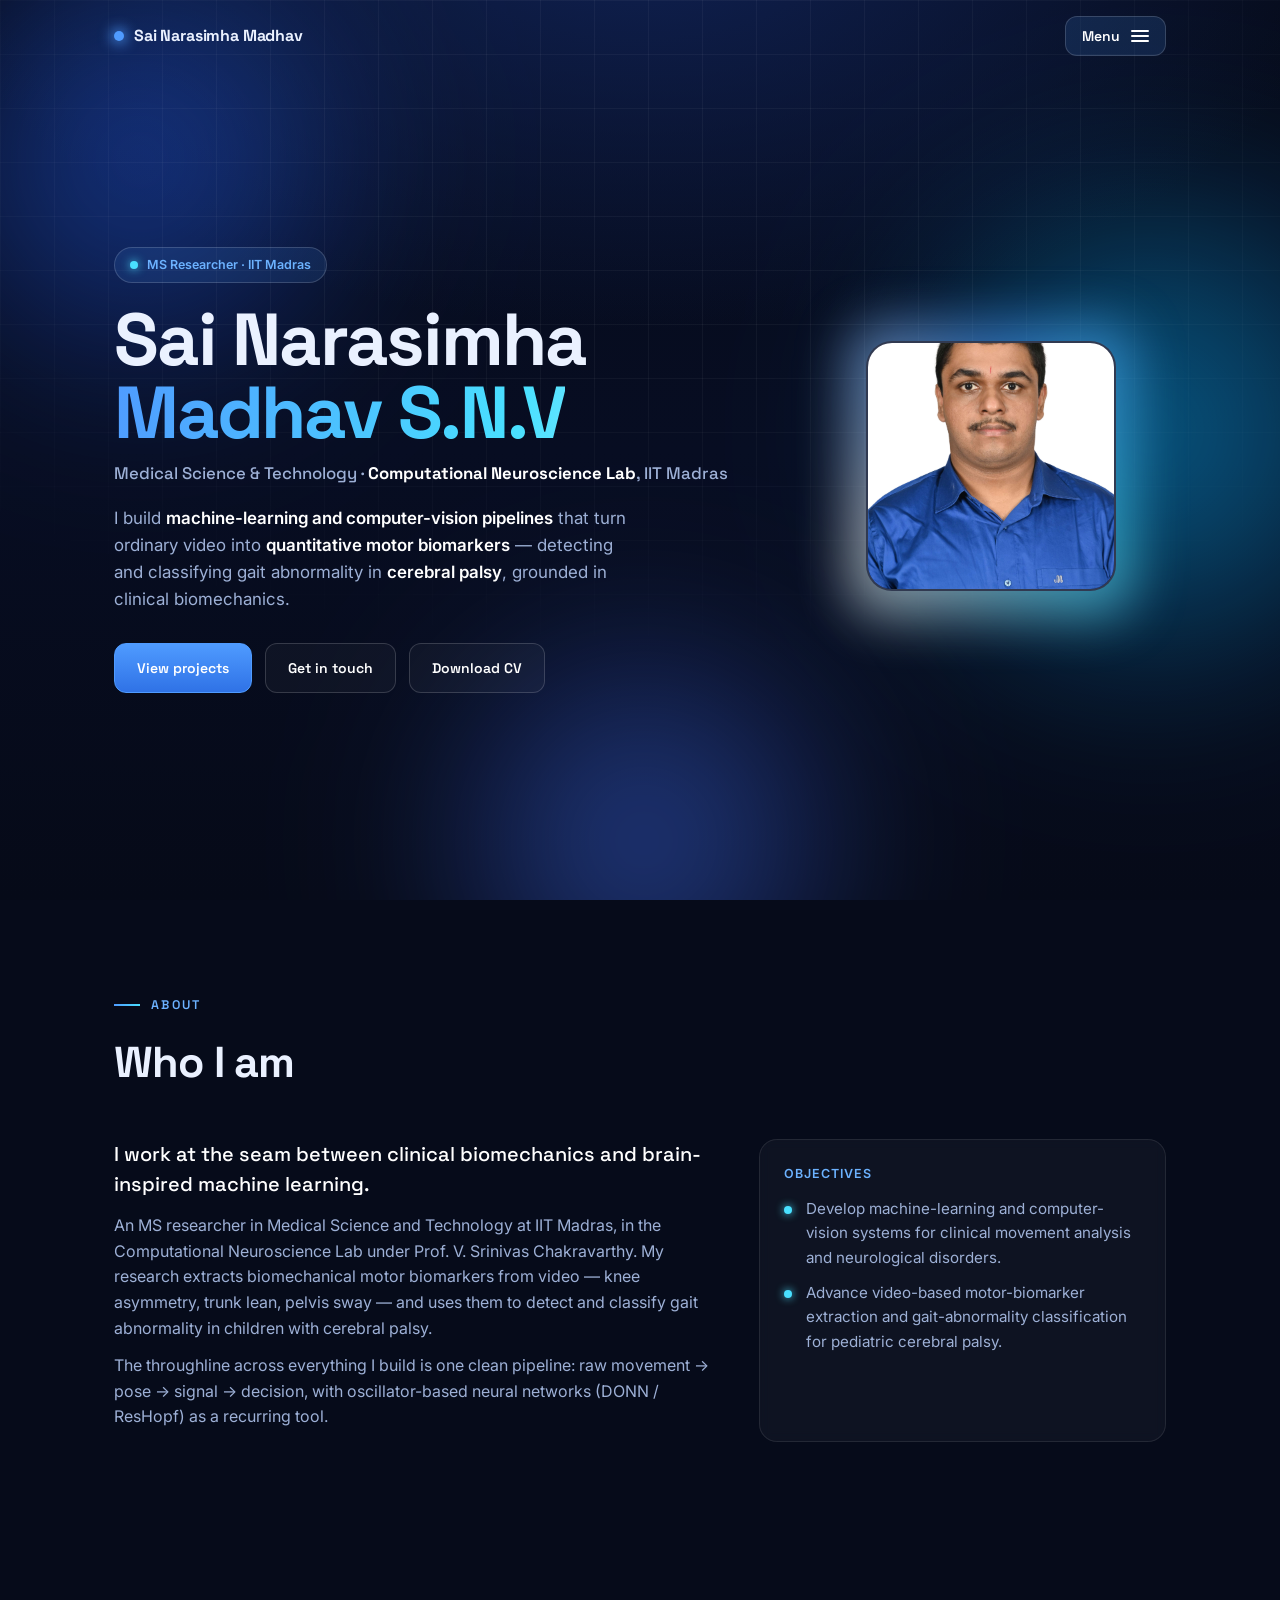
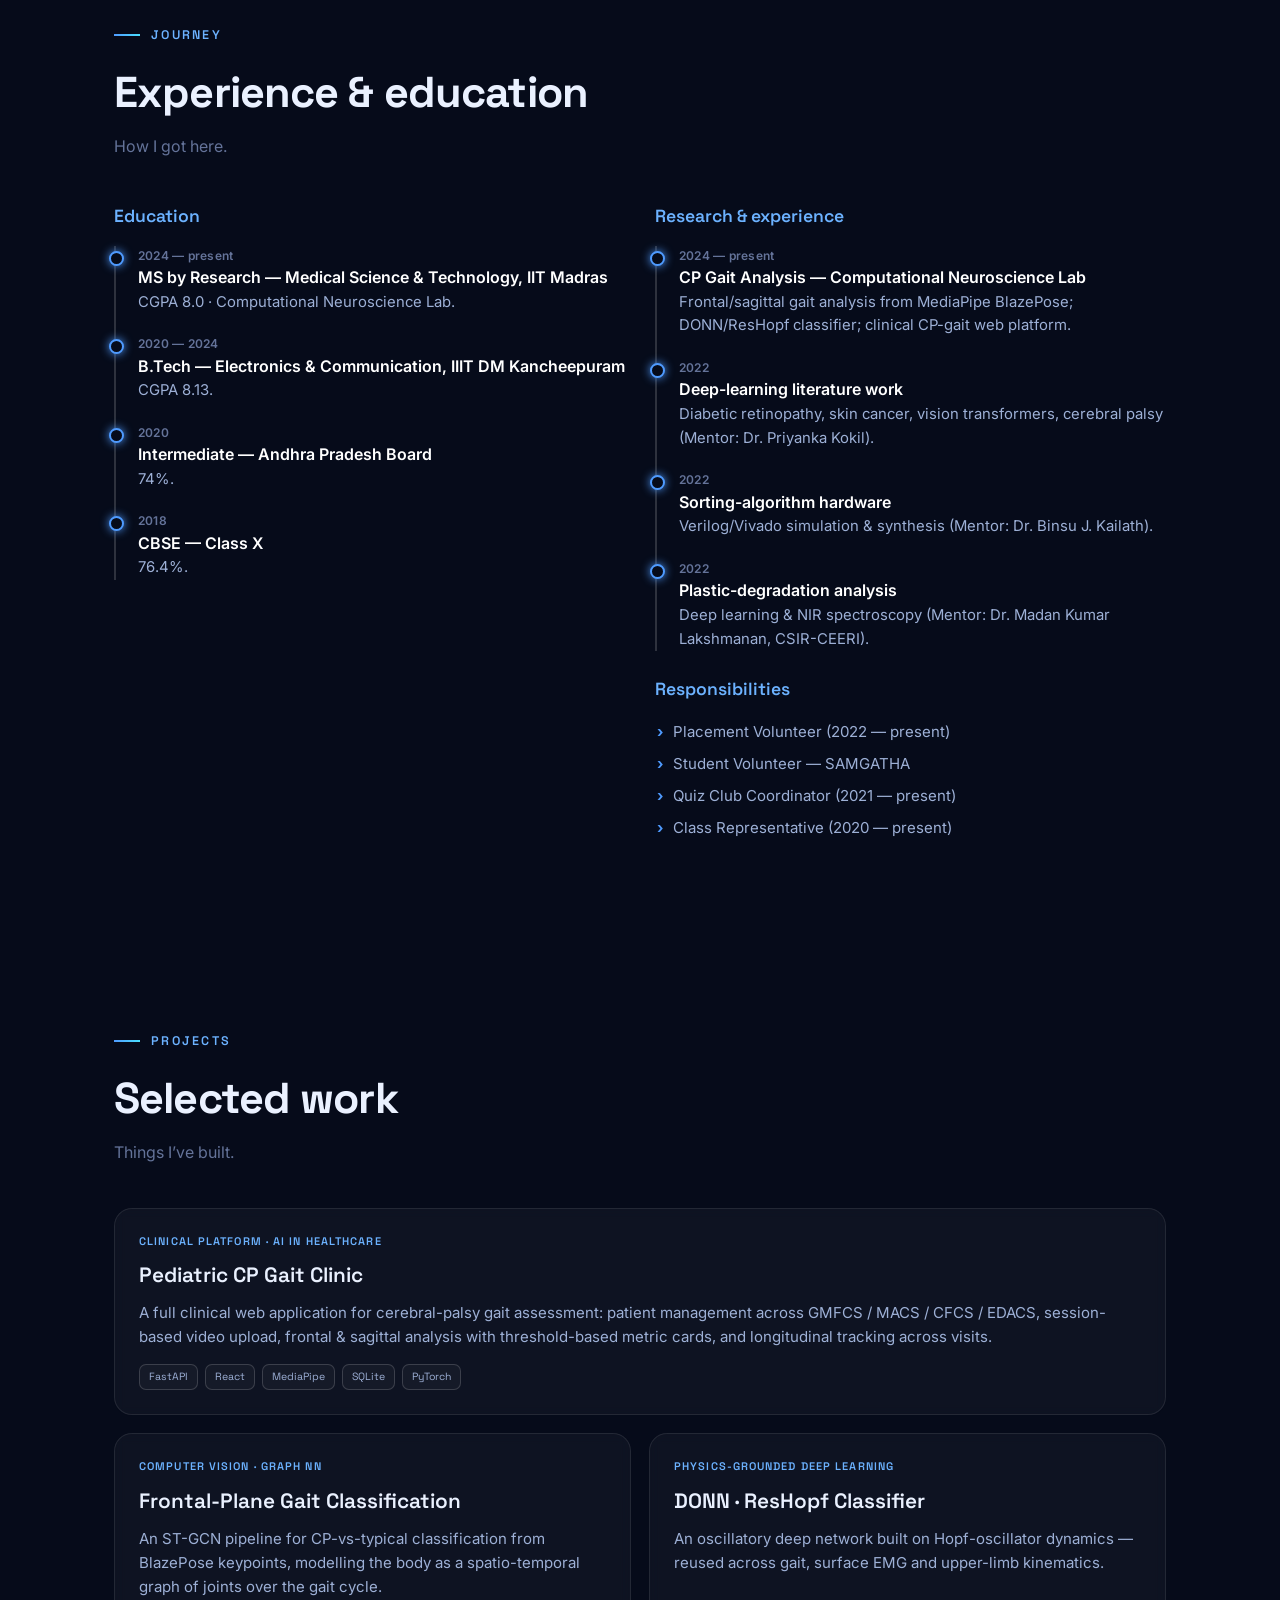
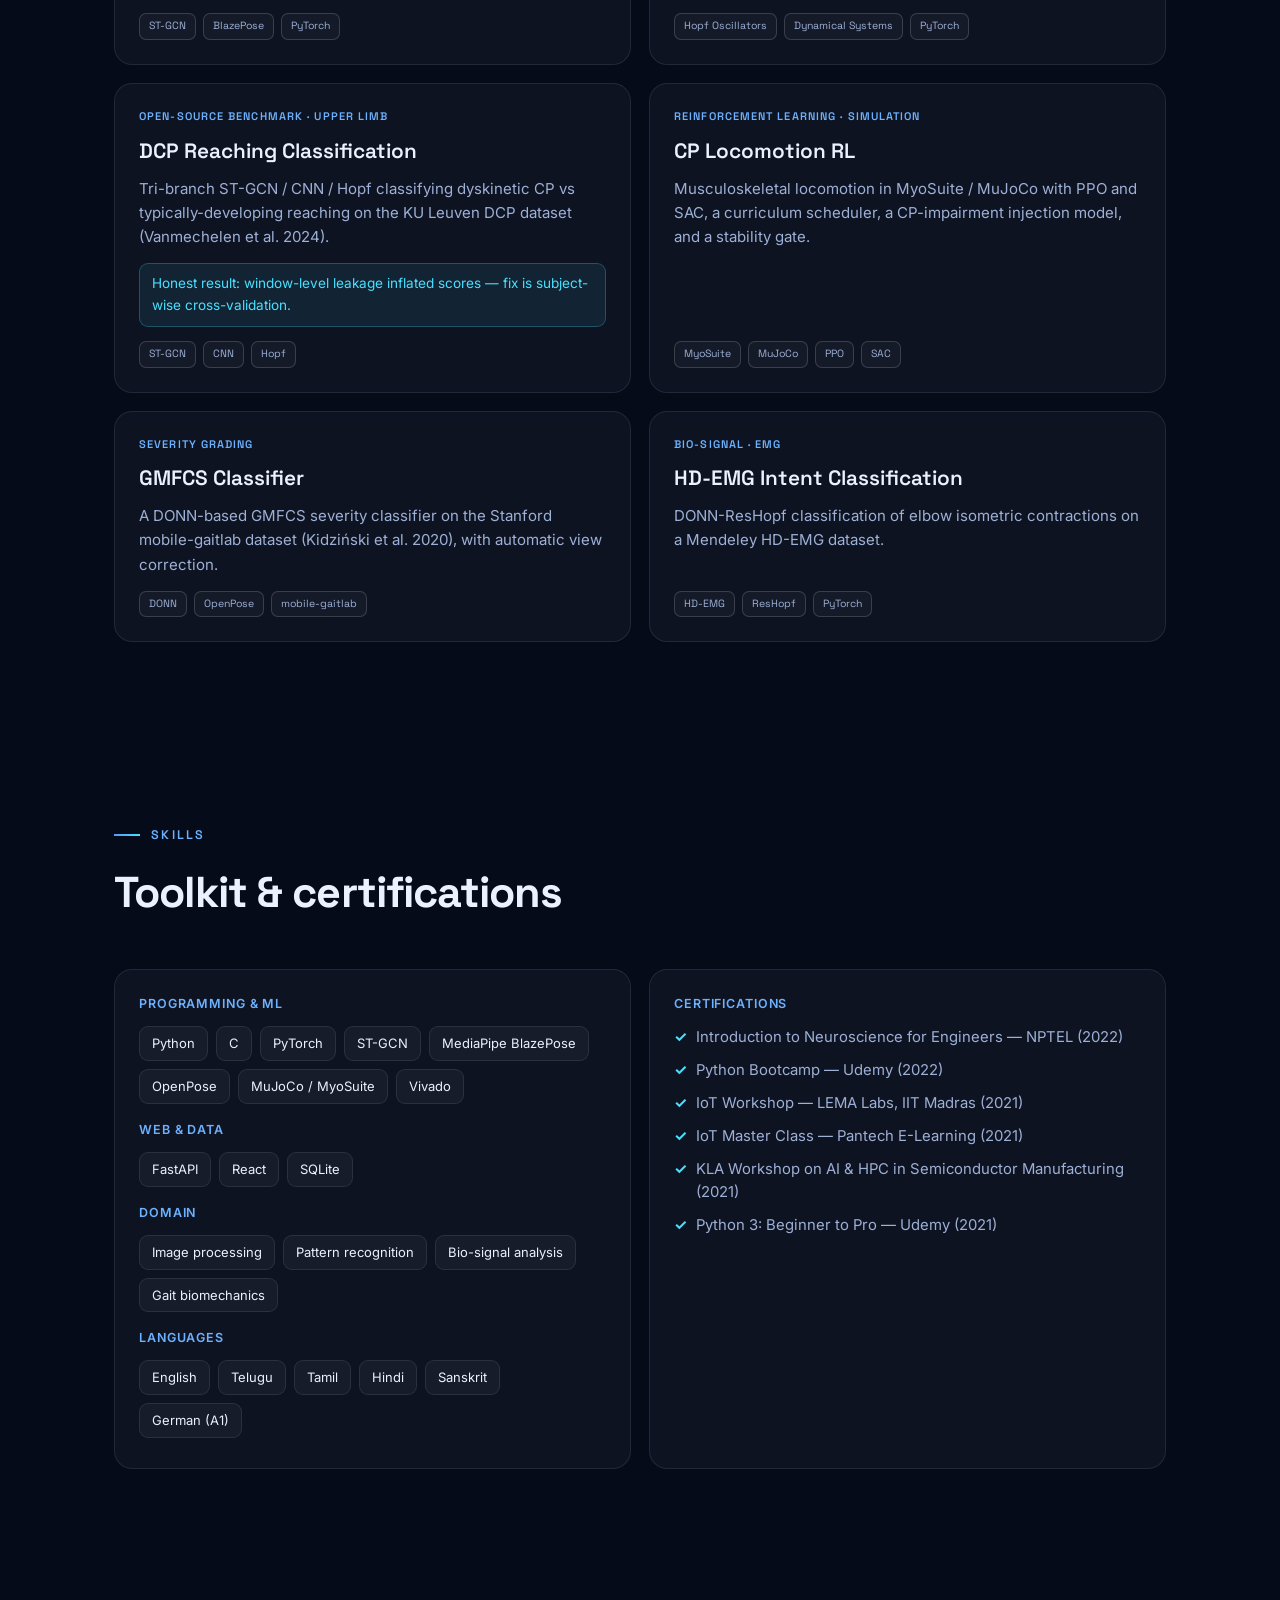
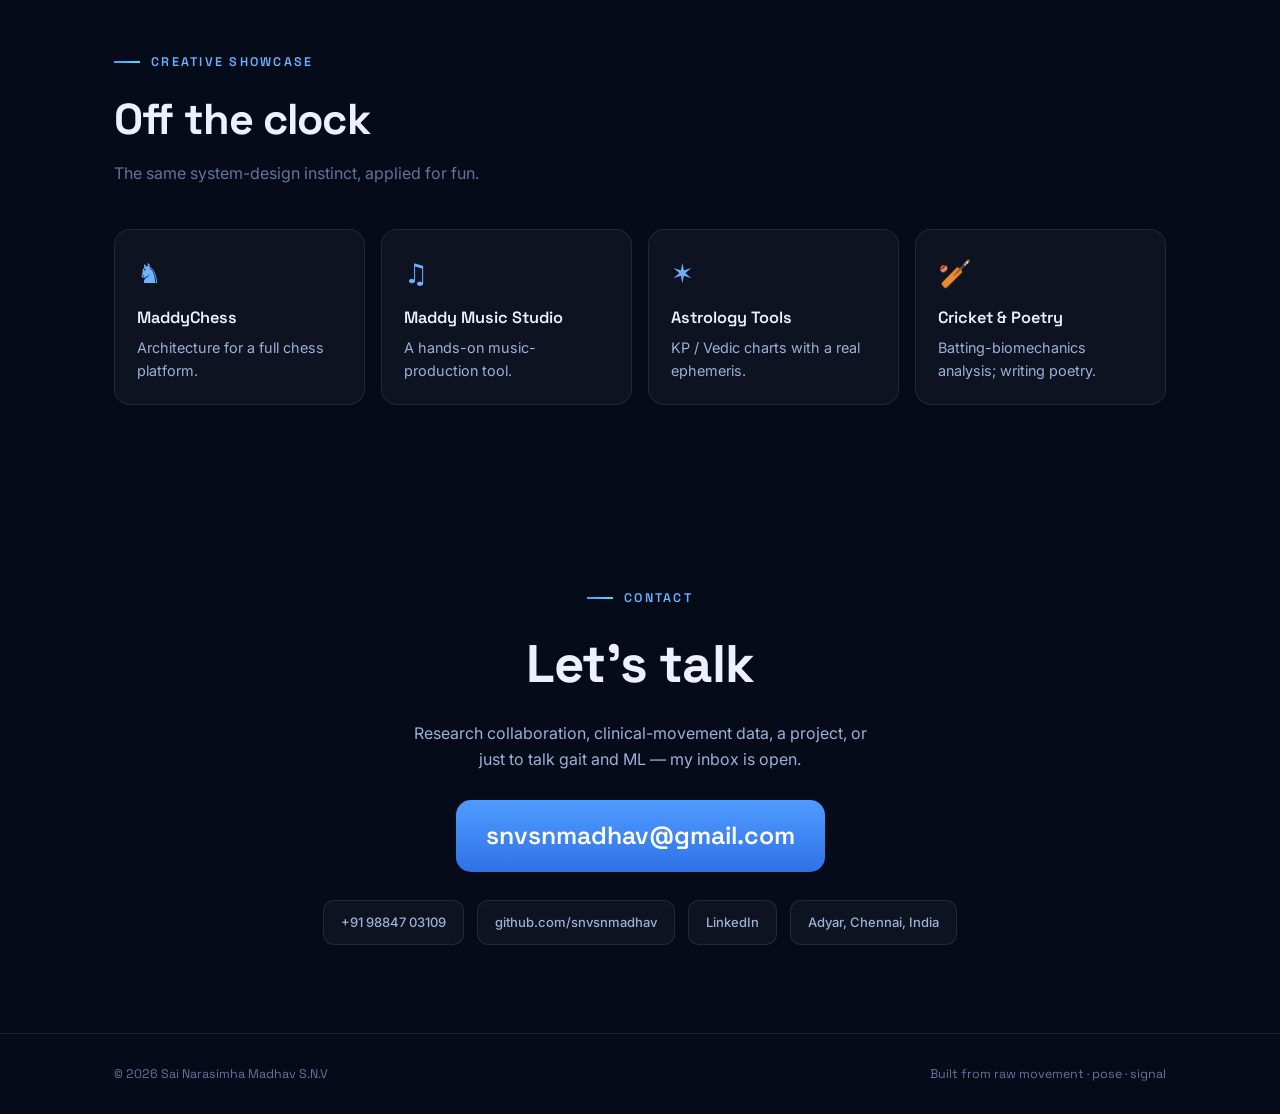
==== index.html @ 210213e7 "- COMMIT" ====
<!DOCTYPE html>
<html lang="en">
<head>
<meta charset="UTF-8" />
<meta name="viewport" content="width=device-width, initial-scale=1" />
<title>Sai Narasimha Madhav S.N.V — Portfolio</title>
<meta name="description" content="Sai Narasimha Madhav S.N.V — MS Researcher at IIT Madras building ML and computer-vision pipelines for cerebral-palsy gait analysis." />
<meta property="og:title" content="Sai Narasimha Madhav S.N.V — Portfolio" />
<meta property="og:description" content="ML & computer vision for clinical movement — turning video into motor biomarkers for cerebral-palsy gait analysis at IIT Madras." />
<meta property="og:type" content="website" />
<link rel="preconnect" href="https://fonts.googleapis.com" />
<link rel="preconnect" href="https://fonts.gstatic.com" crossorigin />
<link href="https://fonts.googleapis.com/css2?family=Space+Grotesk:wght@500;600;700&family=Inter:wght@400;500;600&display=swap" rel="stylesheet" />
<style>
  :root{
    --bg:#060b1a;
    --bg-2:#0a1430;
    --ink:#eaf1ff;
    --ink-2:#9db0d6;
    --ink-3:#647399;
    --blue:#4f9bff;
    --blue-bright:#6cb2ff;
    --cyan:#49e0ff;
    --line:rgba(255,255,255,.09);
    --line-2:rgba(255,255,255,.16);
    --glass:rgba(255,255,255,.035);
    --glass-2:rgba(255,255,255,.06);
    --maxw:1100px;
    --disp:"Space Grotesk",system-ui,sans-serif;
    --body:"Inter",system-ui,sans-serif;
  }
  *{box-sizing:border-box;margin:0;padding:0;}
  html{scroll-behavior:smooth;scroll-padding-top:80px;}
  body{background:var(--bg);color:var(--ink);font-family:var(--body);line-height:1.6;-webkit-font-smoothing:antialiased;overflow-x:hidden;position:relative;}
  a{color:inherit;text-decoration:none;}
  ::selection{background:rgba(79,155,255,.35);color:#fff;}
  .wrap{max-width:var(--maxw);margin:0 auto;padding:0 24px;}
 
  /* ===== ambient immersive background ===== */
  .bgfx{position:fixed;inset:0;z-index:-3;overflow:hidden;background:
      radial-gradient(1200px 700px at 50% -10%, #102255 0%, transparent 60%),
      linear-gradient(180deg,#060b1a,#070d22 50%,#060a18);}
  .aurora{position:absolute;border-radius:50%;filter:blur(70px);opacity:.5;mix-blend-mode:screen;}
  .a1{width:560px;height:560px;left:-140px;top:-120px;background:radial-gradient(circle,#1e5bff,transparent 70%);animation:drift1 18s ease-in-out infinite;}
  .a2{width:620px;height:620px;right:-180px;top:120px;background:radial-gradient(circle,#00b3ff,transparent 70%);animation:drift2 22s ease-in-out infinite;}
  .a3{width:520px;height:520px;left:30%;bottom:-200px;background:radial-gradient(circle,#3b6bff,transparent 70%);animation:drift1 26s ease-in-out infinite reverse;}
  @keyframes drift1{0%,100%{transform:translate(0,0) scale(1);}50%{transform:translate(60px,40px) scale(1.12);}}
  @keyframes drift2{0%,100%{transform:translate(0,0) scale(1);}50%{transform:translate(-50px,30px) scale(1.08);}}
  .grid{position:fixed;inset:0;z-index:-2;opacity:.5;
    background-image:linear-gradient(var(--line) 1px,transparent 1px),linear-gradient(90deg,var(--line) 1px,transparent 1px);
    background-size:54px 54px;
    -webkit-mask-image:radial-gradient(ellipse 100% 70% at 50% 20%,#000 30%,transparent 80%);
    mask-image:radial-gradient(ellipse 100% 70% at 50% 20%,#000 30%,transparent 80%);}
 
  /* ===== nav bar ===== */
  .bar{position:fixed;top:0;left:0;right:0;z-index:60;height:72px;display:flex;align-items:center;transition:background .3s,border-color .3s;border-bottom:1px solid transparent;}
  .bar.scrolled{background:rgba(6,11,26,.72);backdrop-filter:blur(14px);border-bottom-color:var(--line);}
  .bar-in{display:flex;align-items:center;justify-content:space-between;width:100%;}
  .brand{font-family:var(--disp);font-weight:700;font-size:16px;display:flex;align-items:center;gap:10px;letter-spacing:-.01em;}
  .brand .dot{width:10px;height:10px;border-radius:50%;background:var(--blue);box-shadow:0 0 14px 2px var(--blue);}
  .menu-btn{display:inline-flex;align-items:center;gap:11px;font-family:var(--disp);font-weight:600;font-size:14px;color:#fff;background:rgba(79,155,255,.14);border:1px solid var(--line-2);border-radius:12px;padding:10px 16px;cursor:pointer;transition:.2s;}
  .menu-btn:hover{background:rgba(79,155,255,.26);transform:translateY(-1px);box-shadow:0 8px 24px -10px rgba(79,155,255,.6);}
  .menu-btn .bars{display:inline-flex;flex-direction:column;gap:3px;}
  .menu-btn .bars i{width:18px;height:2px;background:#fff;border-radius:2px;}
 
  /* ===== fullscreen menu ===== */
  .overlay{position:fixed;inset:0;z-index:90;background:linear-gradient(160deg,rgba(7,14,38,.97),rgba(10,24,62,.97));backdrop-filter:blur(10px);opacity:0;visibility:hidden;transition:opacity .4s,visibility .4s;display:flex;flex-direction:column;}
  .overlay.open{opacity:1;visibility:visible;}
  .overlay-top{height:72px;display:flex;align-items:center;justify-content:space-between;}
  .close-btn{width:44px;height:44px;border-radius:12px;background:rgba(255,255,255,.08);border:1px solid var(--line-2);color:#fff;font-size:22px;cursor:pointer;transition:.2s;}
  .close-btn:hover{background:rgba(255,255,255,.18);transform:rotate(90deg);}
  .overlay-links{flex:1;display:flex;flex-direction:column;align-items:flex-end;justify-content:center;gap:4px;padding-bottom:50px;}
  .overlay-links a{font-family:var(--disp);font-weight:700;font-size:clamp(2.1rem,7.5vw,4rem);letter-spacing:-.02em;line-height:1.18;color:#fff;display:inline-flex;align-items:baseline;gap:18px;opacity:0;transform:translateX(40px);transition:color .2s,transform .2s;}
  .overlay.open .overlay-links a{animation:linkIn .5s forwards;}
  .overlay-links a:nth-child(1){animation-delay:.06s;}
  .overlay-links a:nth-child(2){animation-delay:.12s;}
  .overlay-links a:nth-child(3){animation-delay:.18s;}
  .overlay-links a:nth-child(4){animation-delay:.24s;}
  .overlay-links a:nth-child(5){animation-delay:.30s;}
  .overlay-links a:nth-child(6){animation-delay:.36s;}
  .overlay-links a:nth-child(7){animation-delay:.42s;}
  @keyframes linkIn{to{opacity:1;transform:none;}}
  .overlay-links a .n{font-family:var(--body);font-weight:500;font-size:.85rem;color:var(--blue);}
  .overlay-links a:hover{color:var(--cyan);transform:translateX(-8px);}
  .overlay-foot{padding-bottom:28px;display:flex;gap:20px;justify-content:flex-end;font-size:13px;color:var(--ink-2);flex-wrap:wrap;}
  .overlay-foot a:hover{color:#fff;}
 
  /* ===== hero ===== */
  header{min-height:100svh;display:flex;align-items:center;padding:120px 0 80px;}
  .hero{display:grid;grid-template-columns:1.3fr .7fr;gap:50px;align-items:center;width:100%;}
  @media(max-width:860px){.hero{grid-template-columns:1fr;gap:36px;text-align:left;}}
  .anim{opacity:0;transform:translateY(24px);animation:up .8s cubic-bezier(.2,.7,.2,1) forwards;}
  .d1{animation-delay:.05s;}.d2{animation-delay:.18s;}.d3{animation-delay:.31s;}.d4{animation-delay:.44s;}.d5{animation-delay:.57s;}
  @keyframes up{to{opacity:1;transform:none;}}
  .pill{display:inline-flex;align-items:center;gap:9px;font-size:12.5px;font-weight:600;color:var(--blue-bright);background:rgba(79,155,255,.12);border:1px solid var(--line-2);border-radius:30px;padding:7px 15px;}
  .pill .live{width:8px;height:8px;border-radius:50%;background:var(--cyan);box-shadow:0 0 10px var(--cyan);animation:pulse 2s infinite;}
  @keyframes pulse{0%,100%{opacity:1;}50%{opacity:.4;}}
  .hero h1{font-family:var(--disp);font-weight:700;font-size:clamp(2.6rem,7vw,4.6rem);line-height:1.0;letter-spacing:-.03em;margin:20px 0 10px;}
  .hero h1 .grad{background:linear-gradient(100deg,var(--blue) 0%,var(--cyan) 45%,#fff 90%);background-size:200% auto;-webkit-background-clip:text;background-clip:text;color:transparent;animation:shimmer 6s linear infinite;}
  @keyframes shimmer{to{background-position:200% center;}}
  .hero .role{font-family:var(--disp);font-weight:500;color:var(--ink-2);font-size:1.05rem;margin-bottom:18px;}
  .hero .role b{color:#fff;}
  .hero p.lede{color:var(--ink-2);max-width:48ch;font-size:1.06rem;}
  .hero p.lede b{color:#fff;font-weight:600;}
  .cta{display:flex;gap:13px;margin-top:30px;flex-wrap:wrap;}
  .btn{font-family:var(--disp);font-weight:600;font-size:14px;padding:13px 22px;border-radius:12px;transition:.2s;display:inline-flex;gap:8px;align-items:center;cursor:pointer;border:1px solid var(--line-2);color:#fff;background:var(--glass);}
  .btn:hover{border-color:var(--blue);transform:translateY(-2px);}
  .btn.primary{background:linear-gradient(180deg,var(--blue),#2f72e6);border-color:var(--blue);}
  .btn.primary:hover{box-shadow:0 14px 34px -12px rgba(79,155,255,.7);}
  .halo{justify-self:center;position:relative;}
  .halo::before{content:"";position:absolute;inset:-18px;border-radius:32px;background:conic-gradient(from 0deg,var(--blue),var(--cyan),#fff,var(--blue));filter:blur(26px);opacity:.55;animation:spin 14s linear infinite;}
  @keyframes spin{to{transform:rotate(360deg);}}
  .photo{position:relative;width:250px;height:250px;border-radius:26px;object-fit:cover;border:2px solid var(--line-2);background:var(--bg-2);}
  .photo-fallback{position:relative;width:250px;height:250px;border-radius:26px;display:flex;align-items:center;justify-content:center;font-family:var(--disp);font-weight:700;font-size:6rem;color:var(--blue-bright);background:linear-gradient(160deg,#0e1f4a,#0a1430);border:2px solid var(--line-2);}
 
  /* ===== sections ===== */
  section{padding:88px 0;position:relative;}
  .head{margin-bottom:42px;}
  .eyebrow{font-family:var(--disp);font-weight:600;font-size:12.5px;letter-spacing:.18em;text-transform:uppercase;color:var(--blue-bright);display:inline-flex;align-items:center;gap:11px;}
  .eyebrow::before{content:"";width:26px;height:2px;background:linear-gradient(90deg,var(--blue),var(--cyan));}
  .head h2{font-family:var(--disp);font-weight:700;font-size:clamp(1.8rem,4vw,2.7rem);letter-spacing:-.02em;margin-top:13px;}
  .head p{color:var(--ink-3);margin-top:7px;}
 
  .panel{background:var(--glass);border:1px solid var(--line);border-radius:18px;padding:24px;backdrop-filter:blur(6px);}
 
  /* about */
  .about{display:grid;grid-template-columns:1.5fr 1fr;gap:34px;}
  @media(max-width:760px){.about{grid-template-columns:1fr;gap:22px;}}
  .about .lead{font-family:var(--disp);font-weight:500;font-size:1.25rem;line-height:1.5;color:#fff;margin-bottom:14px;}
  .about p{color:var(--ink-2);margin-bottom:12px;}
  .obj h4{font-size:12.5px;text-transform:uppercase;letter-spacing:.08em;color:var(--blue-bright);margin-bottom:13px;font-weight:600;}
  .obj ul{list-style:none;}
  .obj li{position:relative;padding-left:22px;color:var(--ink-2);margin-bottom:11px;font-size:.95rem;}
  .obj li::before{content:"";position:absolute;left:0;top:9px;width:8px;height:8px;border-radius:50%;background:var(--cyan);box-shadow:0 0 8px var(--cyan);}
 
  /* journey */
  .jgrid{display:grid;grid-template-columns:1fr 1fr;gap:30px;}
  @media(max-width:760px){.jgrid{grid-template-columns:1fr;gap:24px;}}
  .jcol h3{font-family:var(--disp);font-weight:600;font-size:1.1rem;color:var(--blue-bright);margin-bottom:16px;}
  .tline{border-left:2px solid var(--line-2);padding-left:22px;}
  .titem{position:relative;margin-bottom:20px;}
  .titem:last-child{margin-bottom:0;}
  .titem::before{content:"";position:absolute;left:-29px;top:5px;width:11px;height:11px;border-radius:50%;background:var(--bg);border:2px solid var(--blue);box-shadow:0 0 10px var(--blue);}
  .titem .yr{font-size:12px;font-weight:600;color:var(--ink-3);letter-spacing:.02em;}
  .titem .ti{font-weight:600;color:#fff;}
  .titem .tx{font-size:.93rem;color:var(--ink-2);}
  .resp{list-style:none;margin-top:6px;}
  .resp li{position:relative;padding-left:18px;color:var(--ink-2);margin-bottom:8px;font-size:.94rem;}
  .resp li::before{content:"\203A";position:absolute;left:2px;color:var(--blue);font-weight:700;}
 
  /* projects bento */
  .pgrid{display:grid;grid-template-columns:repeat(2,1fr);gap:18px;}
  @media(max-width:760px){.pgrid{grid-template-columns:1fr;}}
  .card{position:relative;border:1px solid var(--line);border-radius:18px;background:var(--glass);padding:24px;overflow:hidden;transition:transform .25s,border-color .25s;display:flex;flex-direction:column;backdrop-filter:blur(6px);}
  .card::after{content:"";position:absolute;width:380px;height:380px;left:var(--mx,50%);top:var(--my,50%);transform:translate(-50%,-50%);background:radial-gradient(circle,rgba(79,155,255,.22),transparent 60%);opacity:0;transition:opacity .3s;pointer-events:none;}
  .card:hover{transform:translateY(-4px);border-color:var(--line-2);}
  .card:hover::after{opacity:1;}
  .card.feat{grid-column:1/-1;}
  @media(max-width:760px){.card.feat{grid-column:auto;}}
  .card>*{position:relative;z-index:1;}
  .card .cat{font-family:var(--disp);font-size:11px;font-weight:600;letter-spacing:.1em;text-transform:uppercase;color:var(--blue-bright);margin-bottom:9px;}
  .card h3{font-family:var(--disp);font-weight:600;font-size:1.3rem;margin-bottom:9px;}
  .card p{color:var(--ink-2);font-size:.94rem;margin-bottom:14px;}
  .card .note{font-size:.85rem;color:var(--cyan);background:rgba(73,224,255,.08);border:1px solid rgba(73,224,255,.25);border-radius:9px;padding:9px 12px;margin-bottom:14px;}
  .tags{display:flex;flex-wrap:wrap;gap:7px;margin-top:auto;}
  .tag{font-family:var(--disp);font-size:10.5px;color:var(--ink-2);border:1px solid var(--line-2);border-radius:7px;padding:4px 9px;background:rgba(255,255,255,.03);}
 
  /* skills */
  .sgrid{display:grid;grid-template-columns:1fr 1fr;gap:18px;}
  @media(max-width:760px){.sgrid{grid-template-columns:1fr;}}
  .sbox h4{font-size:12.5px;text-transform:uppercase;letter-spacing:.07em;color:var(--blue-bright);margin-bottom:12px;font-weight:600;}
  .chips{display:flex;flex-wrap:wrap;gap:8px;margin-bottom:6px;}
  .chip{font-size:13px;color:var(--ink);background:rgba(255,255,255,.04);border:1px solid var(--line);border-radius:9px;padding:6px 12px;}
  .certs{list-style:none;}
  .certs li{position:relative;padding-left:22px;color:var(--ink-2);margin-bottom:9px;font-size:.93rem;}
  .certs li::before{content:"\2713";position:absolute;left:0;color:var(--cyan);font-weight:700;}
 
  /* creative */
  .cgrid{display:grid;grid-template-columns:repeat(4,1fr);gap:16px;}
  @media(max-width:760px){.cgrid{grid-template-columns:repeat(2,1fr);}}
  @media(max-width:460px){.cgrid{grid-template-columns:1fr;}}
  .ccard{border:1px solid var(--line);border-radius:16px;background:var(--glass);padding:22px;transition:.22s;text-align:left;}
  .ccard:hover{border-color:var(--blue);transform:translateY(-3px);box-shadow:0 18px 40px -24px rgba(79,155,255,.6);}
  .ccard .ic{font-size:1.7rem;margin-bottom:10px;color:var(--blue-bright);}
  .ccard h4{font-family:var(--disp);font-weight:600;font-size:1.02rem;margin-bottom:5px;}
  .ccard p{color:var(--ink-2);font-size:.9rem;}
 
  /* contact */
  .contact{text-align:center;}
  .contact h2{font-family:var(--disp);font-weight:700;font-size:clamp(2.1rem,5vw,3.3rem);letter-spacing:-.02em;margin:14px 0;}
  .contact .sub{color:var(--ink-2);max-width:48ch;margin:0 auto 28px;}
  .mail{display:inline-block;font-family:var(--disp);font-weight:600;font-size:clamp(1.1rem,2.6vw,1.55rem);color:#fff;background:linear-gradient(180deg,var(--blue),#2f72e6);border-radius:15px;padding:16px 30px;transition:.22s;}
  .mail:hover{transform:translateY(-3px);box-shadow:0 18px 44px -16px rgba(79,155,255,.7);}
  .cinfo{display:flex;gap:13px;justify-content:center;flex-wrap:wrap;margin-top:28px;}
  .cinfo a,.cinfo span{font-size:13px;font-weight:500;color:var(--ink-2);border:1px solid var(--line);border-radius:11px;padding:11px 17px;background:var(--glass);transition:.2s;}
  .cinfo a:hover{color:#fff;border-color:var(--blue);}
 
  footer{border-top:1px solid var(--line);padding:30px 0;}
  .foot-in{display:flex;justify-content:space-between;gap:14px;flex-wrap:wrap;font-family:var(--disp);font-size:12.5px;color:var(--ink-3);}
 
  .rv{opacity:0;transform:translateY(24px);transition:opacity .7s cubic-bezier(.2,.7,.2,1),transform .7s cubic-bezier(.2,.7,.2,1);}
  .rv.in{opacity:1;transform:none;}
  @media(prefers-reduced-motion:reduce){
    .anim,.rv{opacity:1!important;transform:none!important;animation:none!important;}
    .aurora,.halo::before,.hero h1 .grad,.pill .live{animation:none!important;}
    html{scroll-behavior:auto;}
  }
</style>
</head>
<body>
<div class="bgfx"><span class="aurora a1"></span><span class="aurora a2"></span><span class="aurora a3"></span></div>
<div class="grid"></div>
 
<div class="bar" id="bar">
  <div class="wrap bar-in">
    <a class="brand" href="#home"><span class="dot"></span>Sai Narasimha Madhav</a>
    <button class="menu-btn" id="menuBtn" aria-label="Open menu">Menu <span class="bars"><i></i><i></i><i></i></span></button>
  </div>
</div>
 
<div class="overlay" id="overlay">
  <div class="wrap overlay-top">
    <a class="brand" href="#home"><span class="dot"></span>Sai Narasimha Madhav</a>
    <button class="close-btn" id="closeBtn" aria-label="Close menu">&times;</button>
  </div>
  <div class="wrap overlay-links">
    <a href="#home"><span class="n">01</span>Home</a>
    <a href="#about"><span class="n">02</span>About</a>
    <a href="#journey"><span class="n">03</span>Journey</a>
    <a href="#projects"><span class="n">04</span>Projects</a>
    <a href="#skills"><span class="n">05</span>Skills</a>
    <a href="#creative"><span class="n">06</span>Creative Showcase</a>
    <a href="#contact"><span class="n">07</span>Contact</a>
  </div>
  <div class="wrap overlay-foot">
    <a href="mailto:snvsnmadhav@gmail.com">snvsnmadhav@gmail.com</a>
    <a href="https://github.com/snvsnmadhav" target="_blank" rel="noopener">GitHub</a>
  </div>
</div>
 
<header id="home">
  <div class="wrap hero">
    <div>
      <span class="pill anim d1"><span class="live"></span>MS Researcher · IIT Madras</span>
      <h1 class="anim d2">Sai Narasimha<br><span class="grad">Madhav S.N.V</span></h1>
      <p class="role anim d3">Medical Science &amp; Technology · <b>Computational Neuroscience Lab</b>, IIT Madras</p>
      <p class="lede anim d4">I build <b>machine-learning and computer-vision pipelines</b> that turn ordinary video into <b>quantitative motor biomarkers</b> — detecting and classifying gait abnormality in <b>cerebral palsy</b>, grounded in clinical biomechanics.</p>
      <div class="cta anim d5">
        <a class="btn primary" href="#projects">View projects</a>
        <a class="btn" href="#contact">Get in touch</a>
        <a class="btn" href="cv.pdf" target="_blank" rel="noopener">Download CV</a>
      </div>
    </div>
    <div class="halo anim d3">
      <img class="photo" src="photo.jpg" alt="Sai Narasimha Madhav S.N.V" onerror="this.outerHTML='&lt;div class=&quot;photo-fallback&quot;&gt;M&lt;/div&gt;';" />
    </div>
  </div>
</header>
 
<section id="about">
  <div class="wrap">
    <div class="head rv"><span class="eyebrow">About</span><h2>Who I am</h2></div>
    <div class="about">
      <div class="rv">
        <p class="lead">I work at the seam between clinical biomechanics and brain-inspired machine learning.</p>
        <p>An MS researcher in Medical Science and Technology at IIT Madras, in the Computational Neuroscience Lab under Prof. V. Srinivas Chakravarthy. My research extracts biomechanical motor biomarkers from video — knee asymmetry, trunk lean, pelvis sway — and uses them to detect and classify gait abnormality in children with cerebral palsy.</p>
        <p>The throughline across everything I build is one clean pipeline: raw movement → pose → signal → decision, with oscillator-based neural networks (DONN / ResHopf) as a recurring tool.</p>
      </div>
      <div class="obj panel rv">
        <h4>Objectives</h4>
        <ul>
          <li>Develop machine-learning and computer-vision systems for clinical movement analysis and neurological disorders.</li>
          <li>Advance video-based motor-biomarker extraction and gait-abnormality classification for pediatric cerebral palsy.</li>
        </ul>
      </div>
    </div>
  </div>
</section>
 
<section id="journey">
  <div class="wrap">
    <div class="head rv"><span class="eyebrow">Journey</span><h2>Experience &amp; education</h2><p>How I got here.</p></div>
    <div class="jgrid">
      <div class="jcol rv">
        <h3>Education</h3>
        <div class="tline">
          <div class="titem"><div class="yr">2024 — present</div><div class="ti">MS by Research — Medical Science &amp; Technology, IIT Madras</div><div class="tx">CGPA 8.0 · Computational Neuroscience Lab.</div></div>
          <div class="titem"><div class="yr">2020 — 2024</div><div class="ti">B.Tech — Electronics &amp; Communication, IIIT DM Kancheepuram</div><div class="tx">CGPA 8.13.</div></div>
          <div class="titem"><div class="yr">2020</div><div class="ti">Intermediate — Andhra Pradesh Board</div><div class="tx">74%.</div></div>
          <div class="titem"><div class="yr">2018</div><div class="ti">CBSE — Class X</div><div class="tx">76.4%.</div></div>
        </div>
      </div>
      <div class="jcol rv">
        <h3>Research &amp; experience</h3>
        <div class="tline">
          <div class="titem"><div class="yr">2024 — present</div><div class="ti">CP Gait Analysis — Computational Neuroscience Lab</div><div class="tx">Frontal/sagittal gait analysis from MediaPipe BlazePose; DONN/ResHopf classifier; clinical CP-gait web platform.</div></div>
          <div class="titem"><div class="yr">2022</div><div class="ti">Deep-learning literature work</div><div class="tx">Diabetic retinopathy, skin cancer, vision transformers, cerebral palsy (Mentor: Dr. Priyanka Kokil).</div></div>
          <div class="titem"><div class="yr">2022</div><div class="ti">Sorting-algorithm hardware</div><div class="tx">Verilog/Vivado simulation &amp; synthesis (Mentor: Dr. Binsu J. Kailath).</div></div>
          <div class="titem"><div class="yr">2022</div><div class="ti">Plastic-degradation analysis</div><div class="tx">Deep learning &amp; NIR spectroscopy (Mentor: Dr. Madan Kumar Lakshmanan, CSIR-CEERI).</div></div>
        </div>
        <h3 style="margin-top:24px;">Responsibilities</h3>
        <ul class="resp">
          <li>Placement Volunteer (2022 — present)</li>
          <li>Student Volunteer — SAMGATHA</li>
          <li>Quiz Club Coordinator (2021 — present)</li>
          <li>Class Representative (2020 — present)</li>
        </ul>
      </div>
    </div>
  </div>
</section>
 
<section id="projects">
  <div class="wrap">
    <div class="head rv"><span class="eyebrow">Projects</span><h2>Selected work</h2><p>Things I&rsquo;ve built.</p></div>
    <div class="pgrid" id="pgrid">
      <div class="card feat rv"><div class="cat">Clinical Platform · AI in Healthcare</div><h3>Pediatric CP Gait Clinic</h3><p>A full clinical web application for cerebral-palsy gait assessment: patient management across GMFCS / MACS / CFCS / EDACS, session-based video upload, frontal &amp; sagittal analysis with threshold-based metric cards, and longitudinal tracking across visits.</p><div class="tags"><span class="tag">FastAPI</span><span class="tag">React</span><span class="tag">MediaPipe</span><span class="tag">SQLite</span><span class="tag">PyTorch</span></div></div>
      <div class="card rv"><div class="cat">Computer Vision · Graph NN</div><h3>Frontal-Plane Gait Classification</h3><p>An ST-GCN pipeline for CP-vs-typical classification from BlazePose keypoints, modelling the body as a spatio-temporal graph of joints over the gait cycle.</p><div class="tags"><span class="tag">ST-GCN</span><span class="tag">BlazePose</span><span class="tag">PyTorch</span></div></div>
      <div class="card rv"><div class="cat">Physics-Grounded Deep Learning</div><h3>DONN · ResHopf Classifier</h3><p>An oscillatory deep network built on Hopf-oscillator dynamics — reused across gait, surface EMG and upper-limb kinematics.</p><div class="tags"><span class="tag">Hopf Oscillators</span><span class="tag">Dynamical Systems</span><span class="tag">PyTorch</span></div></div>
      <div class="card rv"><div class="cat">Open-Source Benchmark · Upper Limb</div><h3>DCP Reaching Classification</h3><p>Tri-branch ST-GCN / CNN / Hopf classifying dyskinetic CP vs typically-developing reaching on the KU Leuven DCP dataset (Vanmechelen et al. 2024).</p><div class="note">Honest result: window-level leakage inflated scores — fix is subject-wise cross-validation.</div><div class="tags"><span class="tag">ST-GCN</span><span class="tag">CNN</span><span class="tag">Hopf</span></div></div>
      <div class="card rv"><div class="cat">Reinforcement Learning · Simulation</div><h3>CP Locomotion RL</h3><p>Musculoskeletal locomotion in MyoSuite / MuJoCo with PPO and SAC, a curriculum scheduler, a CP-impairment injection model, and a stability gate.</p><div class="tags"><span class="tag">MyoSuite</span><span class="tag">MuJoCo</span><span class="tag">PPO</span><span class="tag">SAC</span></div></div>
      <div class="card rv"><div class="cat">Severity Grading</div><h3>GMFCS Classifier</h3><p>A DONN-based GMFCS severity classifier on the Stanford mobile-gaitlab dataset (Kidzi&#324;ski et al. 2020), with automatic view correction.</p><div class="tags"><span class="tag">DONN</span><span class="tag">OpenPose</span><span class="tag">mobile-gaitlab</span></div></div>
      <div class="card rv"><div class="cat">Bio-Signal · EMG</div><h3>HD-EMG Intent Classification</h3><p>DONN-ResHopf classification of elbow isometric contractions on a Mendeley HD-EMG dataset.</p><div class="tags"><span class="tag">HD-EMG</span><span class="tag">ResHopf</span><span class="tag">PyTorch</span></div></div>
    </div>
  </div>
</section>
 
<section id="skills">
  <div class="wrap">
    <div class="head rv"><span class="eyebrow">Skills</span><h2>Toolkit &amp; certifications</h2></div>
    <div class="sgrid">
      <div class="sbox panel rv">
        <h4>Programming &amp; ML</h4>
        <div class="chips"><span class="chip">Python</span><span class="chip">C</span><span class="chip">PyTorch</span><span class="chip">ST-GCN</span><span class="chip">MediaPipe BlazePose</span><span class="chip">OpenPose</span><span class="chip">MuJoCo / MyoSuite</span><span class="chip">Vivado</span></div>
        <h4 style="margin-top:16px;">Web &amp; data</h4>
        <div class="chips"><span class="chip">FastAPI</span><span class="chip">React</span><span class="chip">SQLite</span></div>
        <h4 style="margin-top:16px;">Domain</h4>
        <div class="chips"><span class="chip">Image processing</span><span class="chip">Pattern recognition</span><span class="chip">Bio-signal analysis</span><span class="chip">Gait biomechanics</span></div>
        <h4 style="margin-top:16px;">Languages</h4>
        <div class="chips"><span class="chip">English</span><span class="chip">Telugu</span><span class="chip">Tamil</span><span class="chip">Hindi</span><span class="chip">Sanskrit</span><span class="chip">German (A1)</span></div>
      </div>
      <div class="sbox panel rv">
        <h4>Certifications</h4>
        <ul class="certs">
          <li>Introduction to Neuroscience for Engineers — NPTEL (2022)</li>
          <li>Python Bootcamp — Udemy (2022)</li>
          <li>IoT Workshop — LEMA Labs, IIT Madras (2021)</li>
          <li>IoT Master Class — Pantech E-Learning (2021)</li>
          <li>KLA Workshop on AI &amp; HPC in Semiconductor Manufacturing (2021)</li>
          <li>Python 3: Beginner to Pro — Udemy (2021)</li>
        </ul>
      </div>
    </div>
  </div>
</section>
 
<section id="creative">
  <div class="wrap">
    <div class="head rv"><span class="eyebrow">Creative Showcase</span><h2>Off the clock</h2><p>The same system-design instinct, applied for fun.</p></div>
    <div class="cgrid">
      <div class="ccard rv"><div class="ic">&#9822;</div><h4>MaddyChess</h4><p>Architecture for a full chess platform.</p></div>
      <div class="ccard rv"><div class="ic">&#9835;</div><h4>Maddy Music Studio</h4><p>A hands-on music-production tool.</p></div>
      <div class="ccard rv"><div class="ic">&#10038;</div><h4>Astrology Tools</h4><p>KP / Vedic charts with a real ephemeris.</p></div>
      <div class="ccard rv"><div class="ic">&#127951;</div><h4>Cricket &amp; Poetry</h4><p>Batting-biomechanics analysis; writing poetry.</p></div>
    </div>
  </div>
</section>
 
<section id="contact" class="contact">
  <div class="wrap">
    <span class="eyebrow" style="justify-content:center;">Contact</span>
    <h2>Let&rsquo;s talk</h2>
    <p class="sub">Research collaboration, clinical-movement data, a project, or just to talk gait and ML — my inbox is open.</p>
    <a class="mail" href="mailto:snvsnmadhav@gmail.com">snvsnmadhav@gmail.com</a>
    <div class="cinfo">
      <span>+91 98847 03109</span>
      <a href="https://github.com/snvsnmadhav" target="_blank" rel="noopener">github.com/snvsnmadhav</a>
      <!-- TODO: paste your LinkedIn URL between the quotes -->
      <a href="REPLACE_WITH_YOUR_LINKEDIN_URL" target="_blank" rel="noopener">LinkedIn</a>
      <span>Adyar, Chennai, India</span>
    </div>
  </div>
</section>
 
<footer>
  <div class="wrap foot-in">
    <span>&copy; 2026 Sai Narasimha Madhav S.N.V</span>
    <span>Built from raw movement · pose · signal</span>
  </div>
</footer>
 
<script>
  var bar=document.getElementById('bar');
  addEventListener('scroll',function(){bar.classList.toggle('scrolled',scrollY>16);});
 
  var overlay=document.getElementById('overlay');
  function openMenu(){overlay.classList.add('open');document.body.style.overflow='hidden';}
  function closeMenu(){overlay.classList.remove('open');document.body.style.overflow='';}
  document.getElementById('menuBtn').addEventListener('click',openMenu);
  document.getElementById('closeBtn').addEventListener('click',closeMenu);
  overlay.querySelectorAll('.overlay-links a').forEach(function(a){a.addEventListener('click',closeMenu);});
  document.addEventListener('keydown',function(e){if(e.key==='Escape')closeMenu();});
 
  var io=new IntersectionObserver(function(es){es.forEach(function(e){if(e.isIntersecting){e.target.classList.add('in');io.unobserve(e.target);}});},{threshold:.12});
  document.querySelectorAll('.rv').forEach(function(el){io.observe(el);});
 
  // cursor-follow glow on project cards
  var grid=document.getElementById('pgrid');
  if(grid){grid.querySelectorAll('.card').forEach(function(c){
    c.addEventListener('mousemove',function(e){var r=c.getBoundingClientRect();c.style.setProperty('--mx',(e.clientX-r.left)+'px');c.style.setProperty('--my',(e.clientY-r.top)+'px');});
  });}
</script>
</body>
</html>
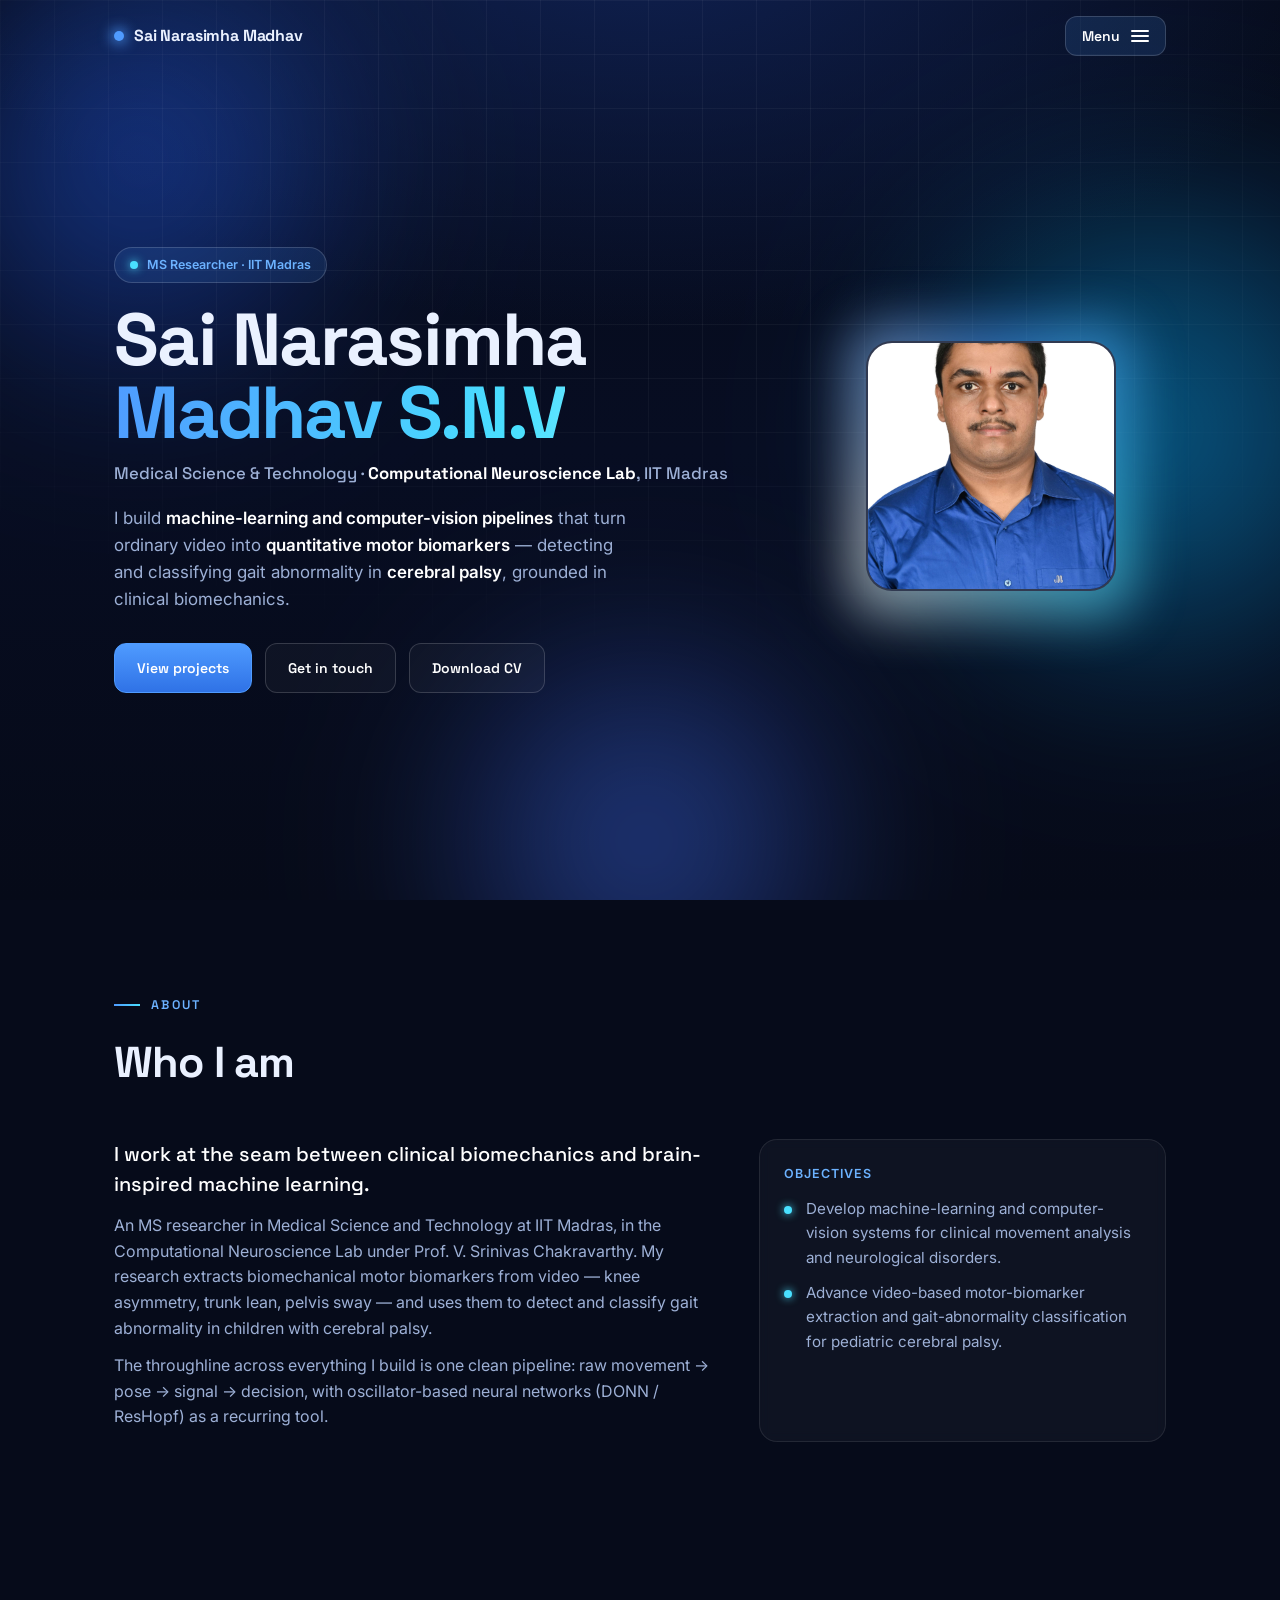
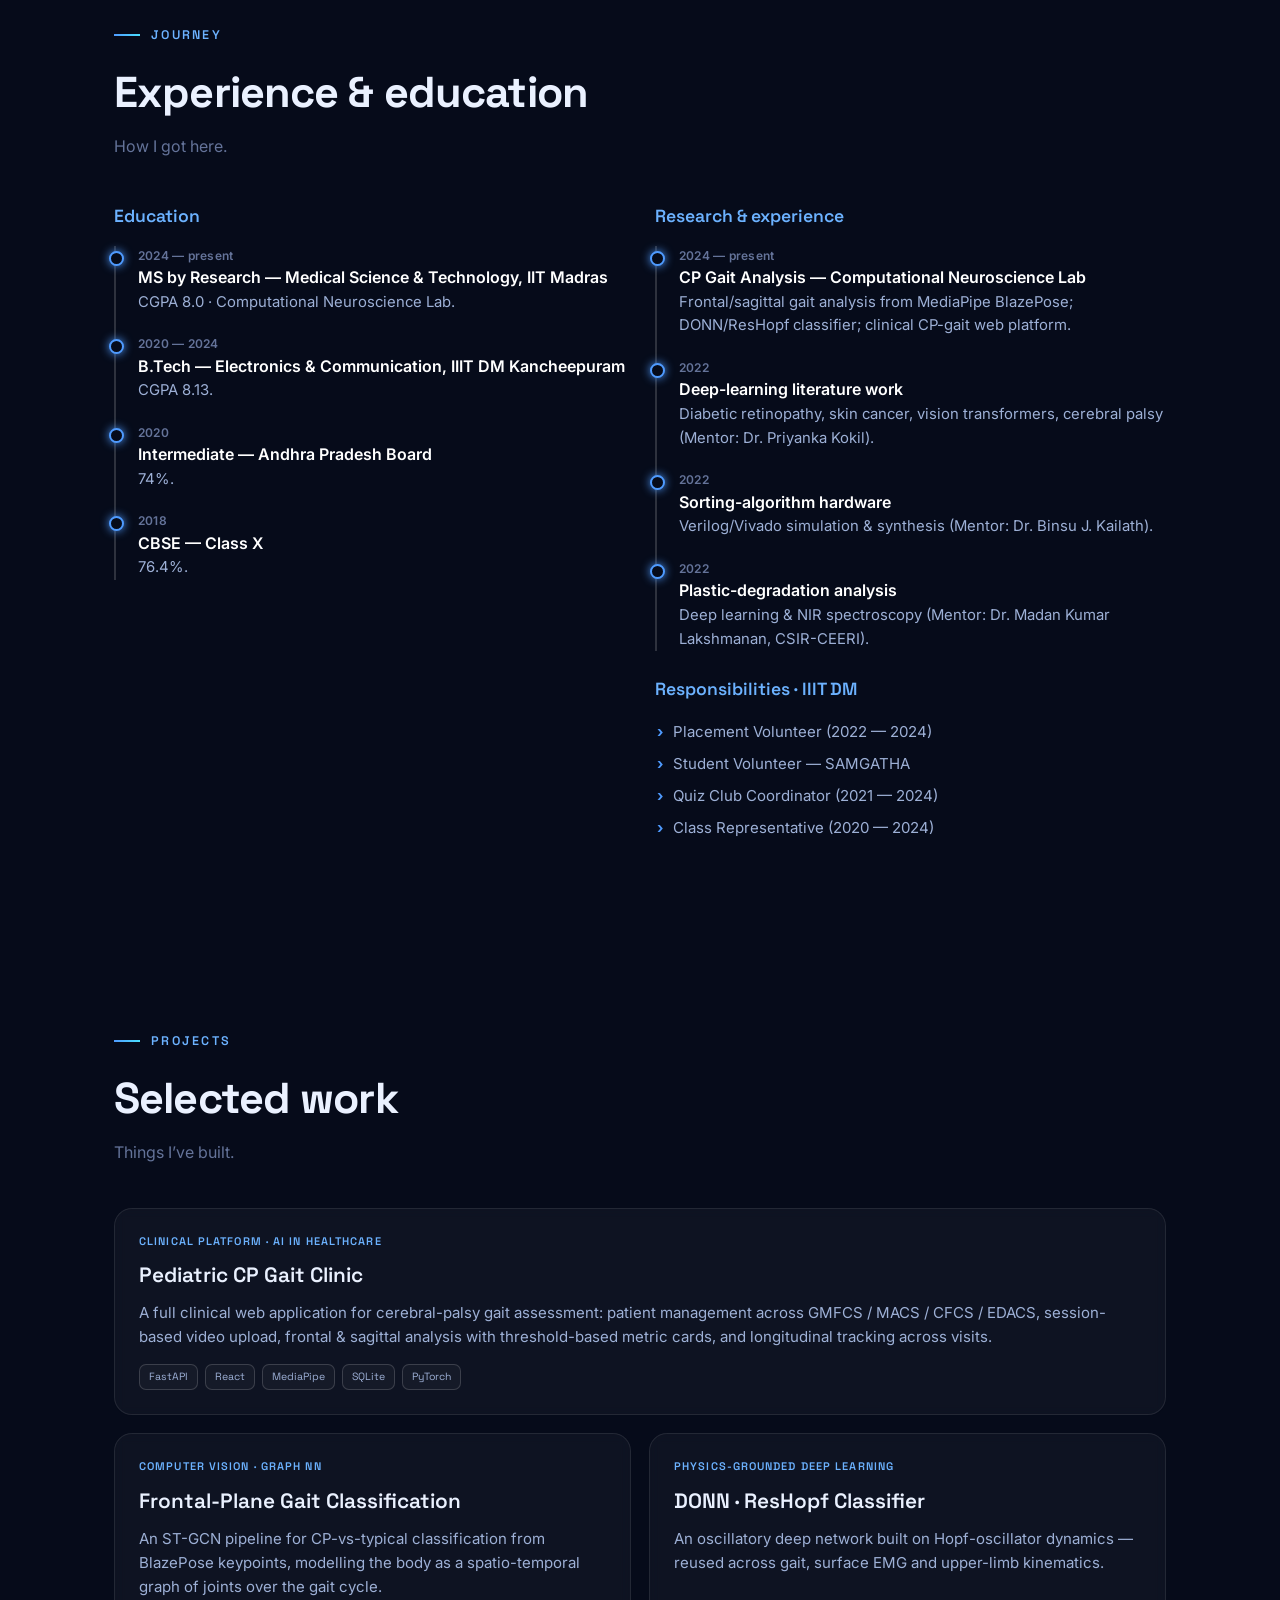
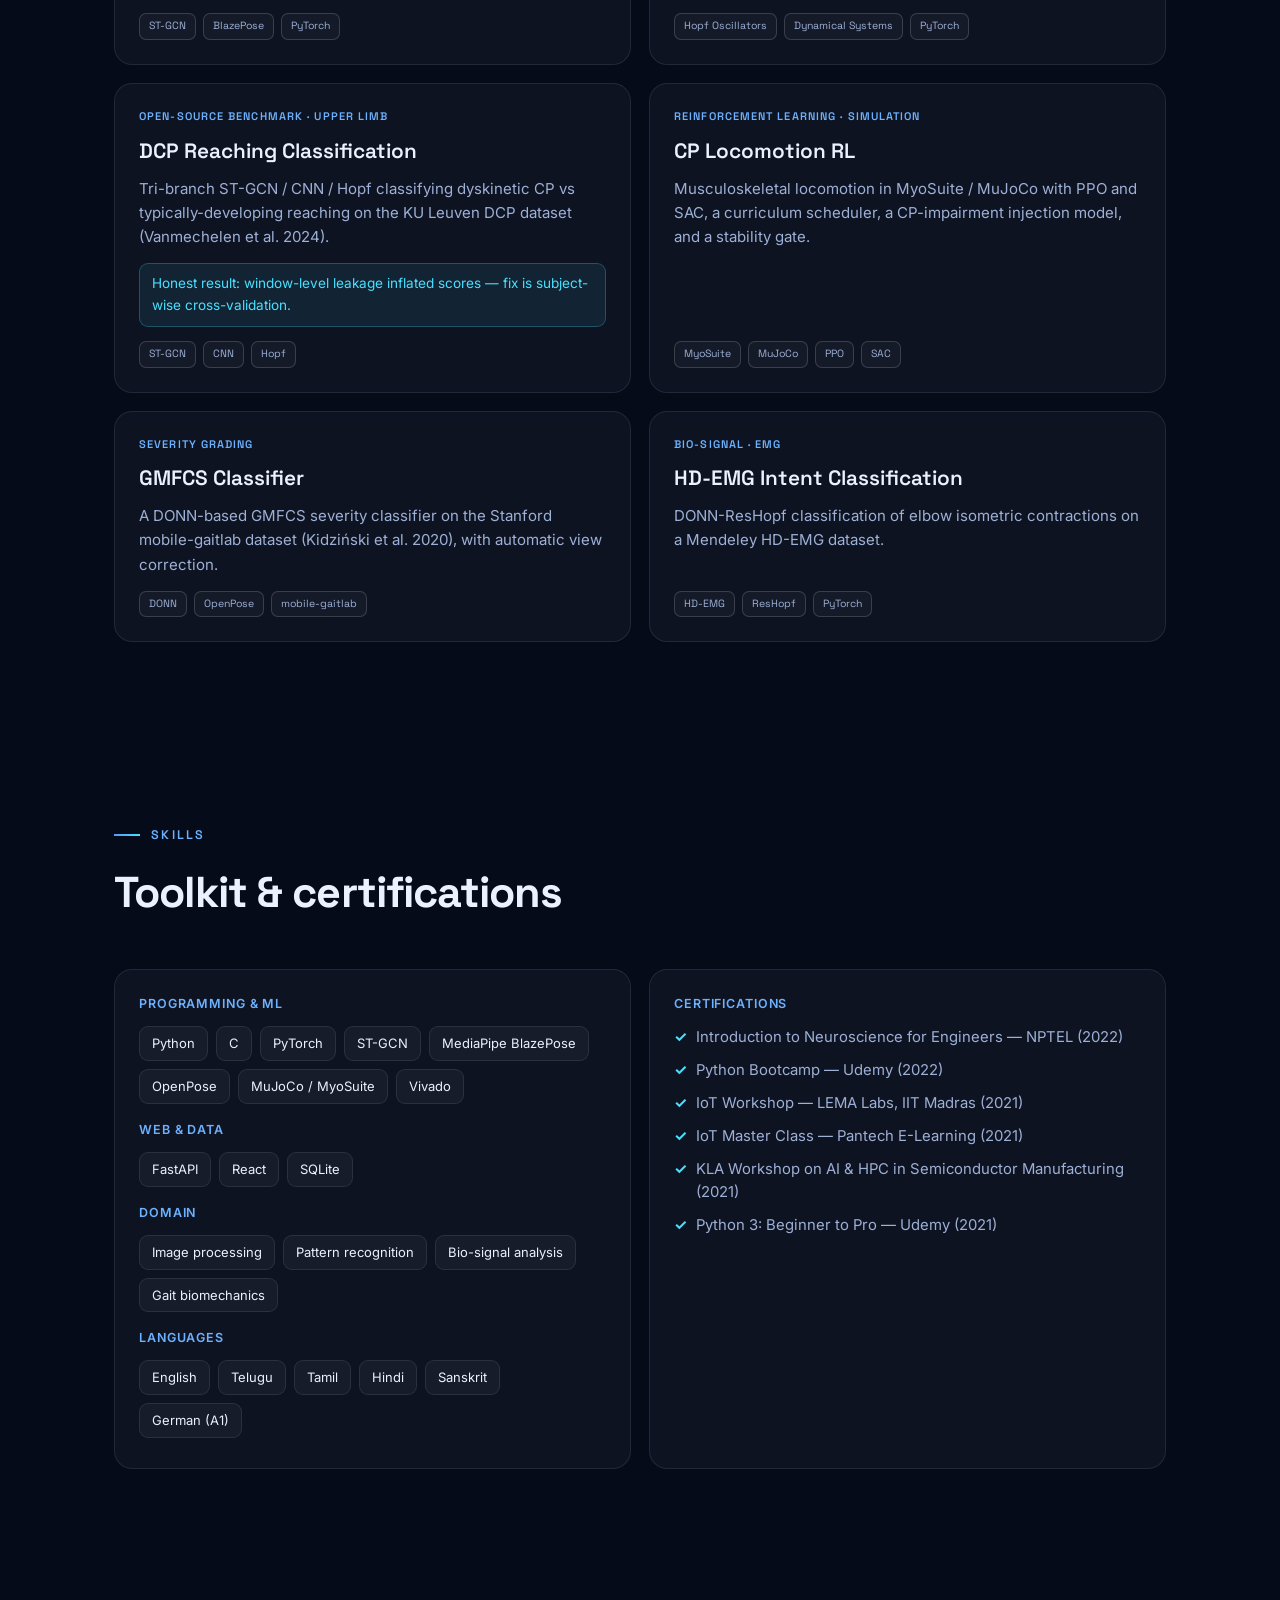
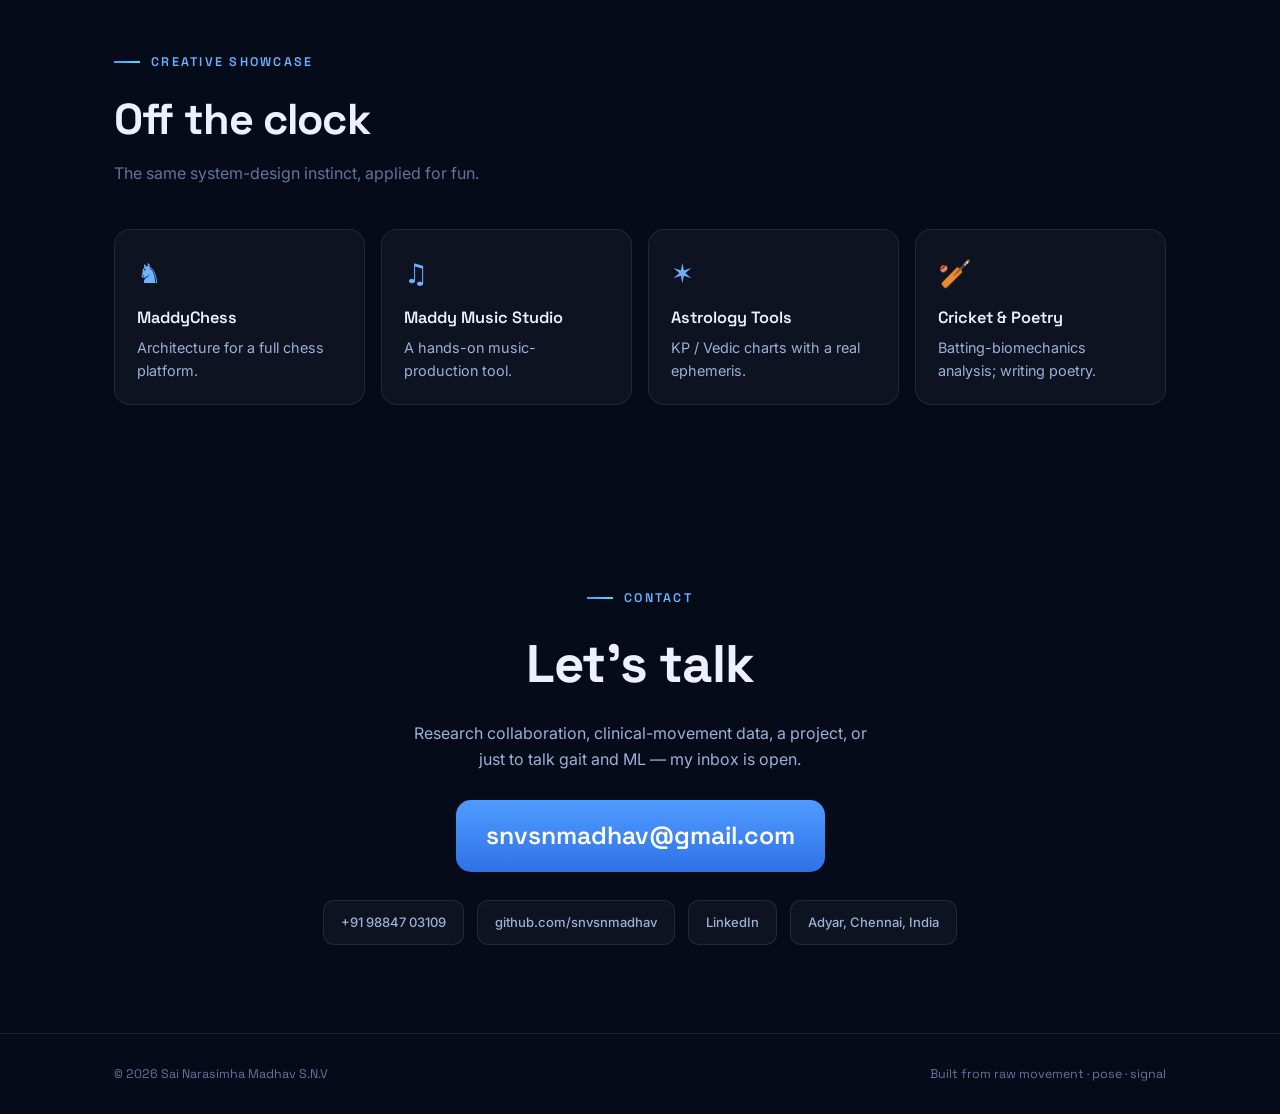
==== commit fa015ffc: "commit this" ====
--- a/index.html
+++ b/index.html
@@ -298,12 +298,12 @@
           <div class="titem"><div class="yr">2022</div><div class="ti">Sorting-algorithm hardware</div><div class="tx">Verilog/Vivado simulation &amp; synthesis (Mentor: Dr. Binsu J. Kailath).</div></div>
           <div class="titem"><div class="yr">2022</div><div class="ti">Plastic-degradation analysis</div><div class="tx">Deep learning &amp; NIR spectroscopy (Mentor: Dr. Madan Kumar Lakshmanan, CSIR-CEERI).</div></div>
         </div>
-        <h3 style="margin-top:24px;">Responsibilities</h3>
+        <h3 style="margin-top:24px;">Responsibilities · IIIT DM</h3>
         <ul class="resp">
-          <li>Placement Volunteer (2022 — present)</li>
+          <li>Placement Volunteer (2022 — 2024)</li>
           <li>Student Volunteer — SAMGATHA</li>
-          <li>Quiz Club Coordinator (2021 — present)</li>
-          <li>Class Representative (2020 — present)</li>
+          <li>Quiz Club Coordinator (2021 — 2024)</li>
+          <li>Class Representative (2020 — 2024)</li>
         </ul>
       </div>
     </div>
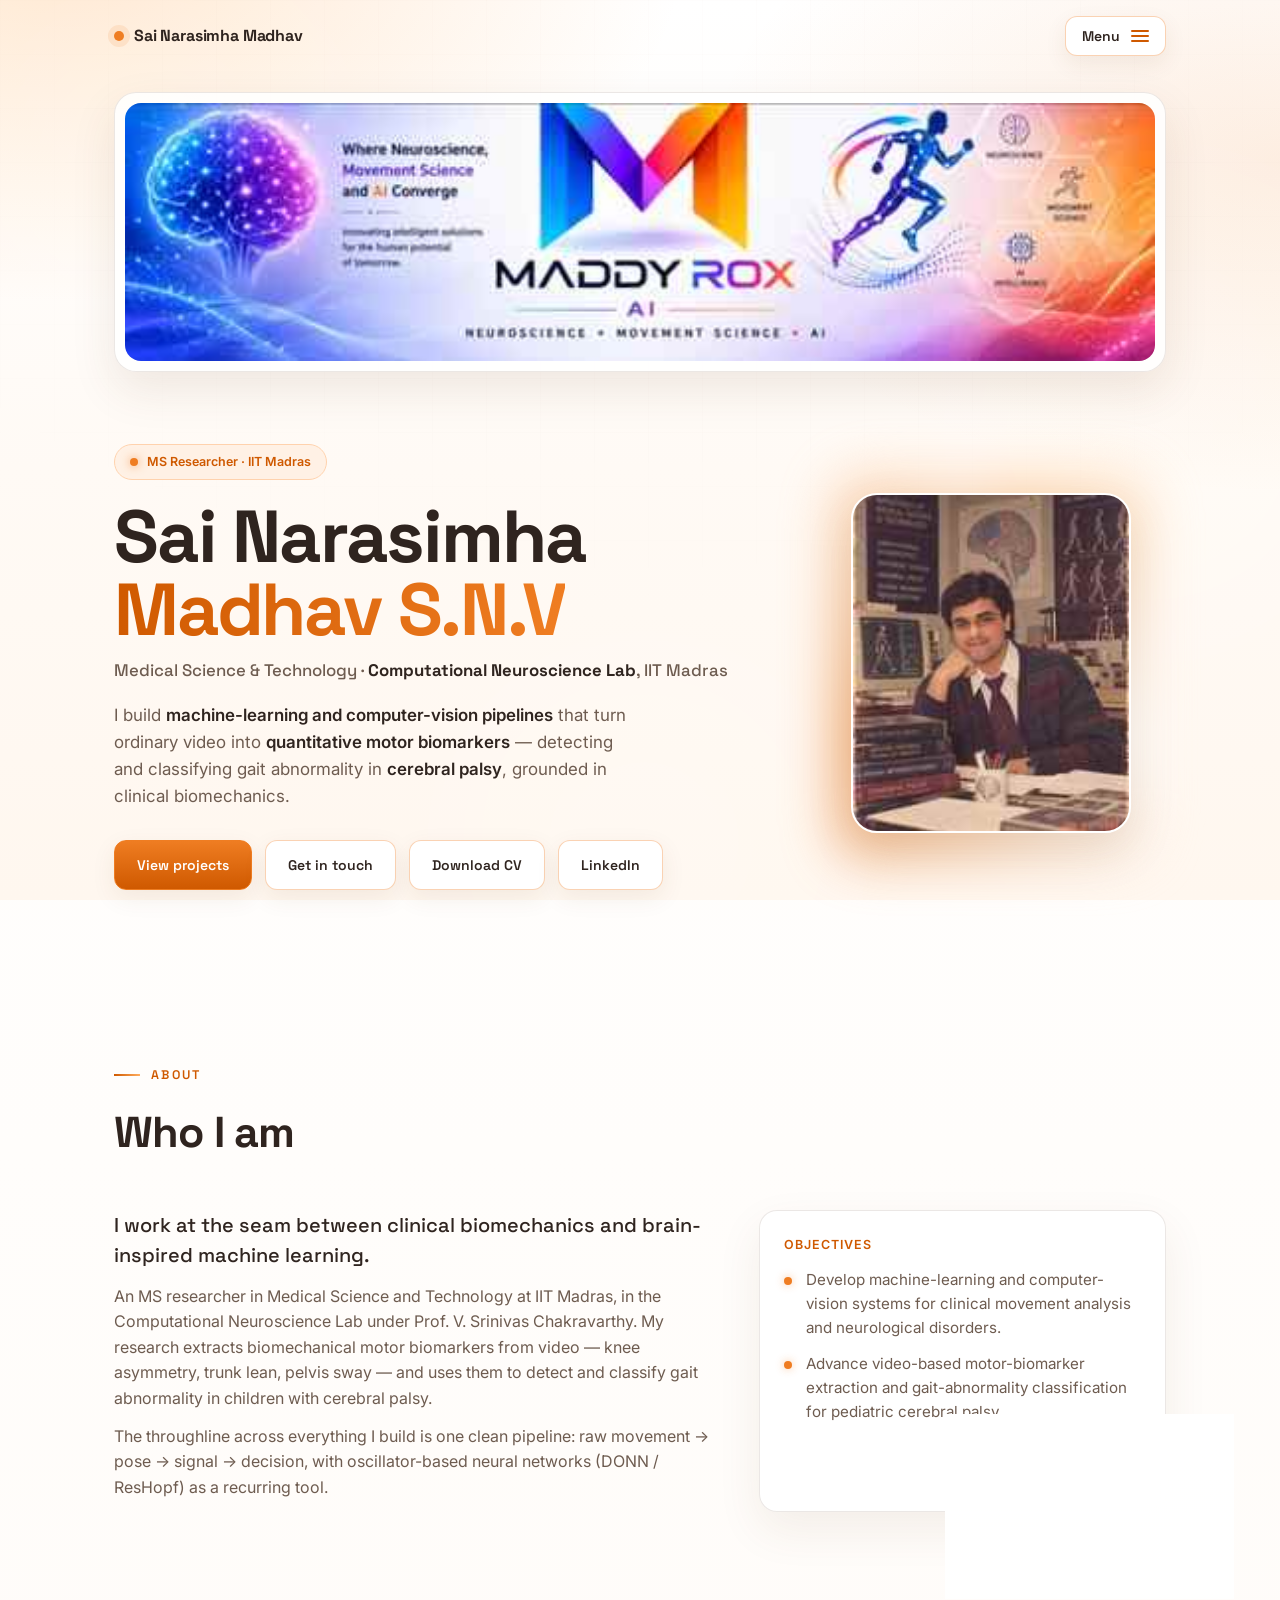
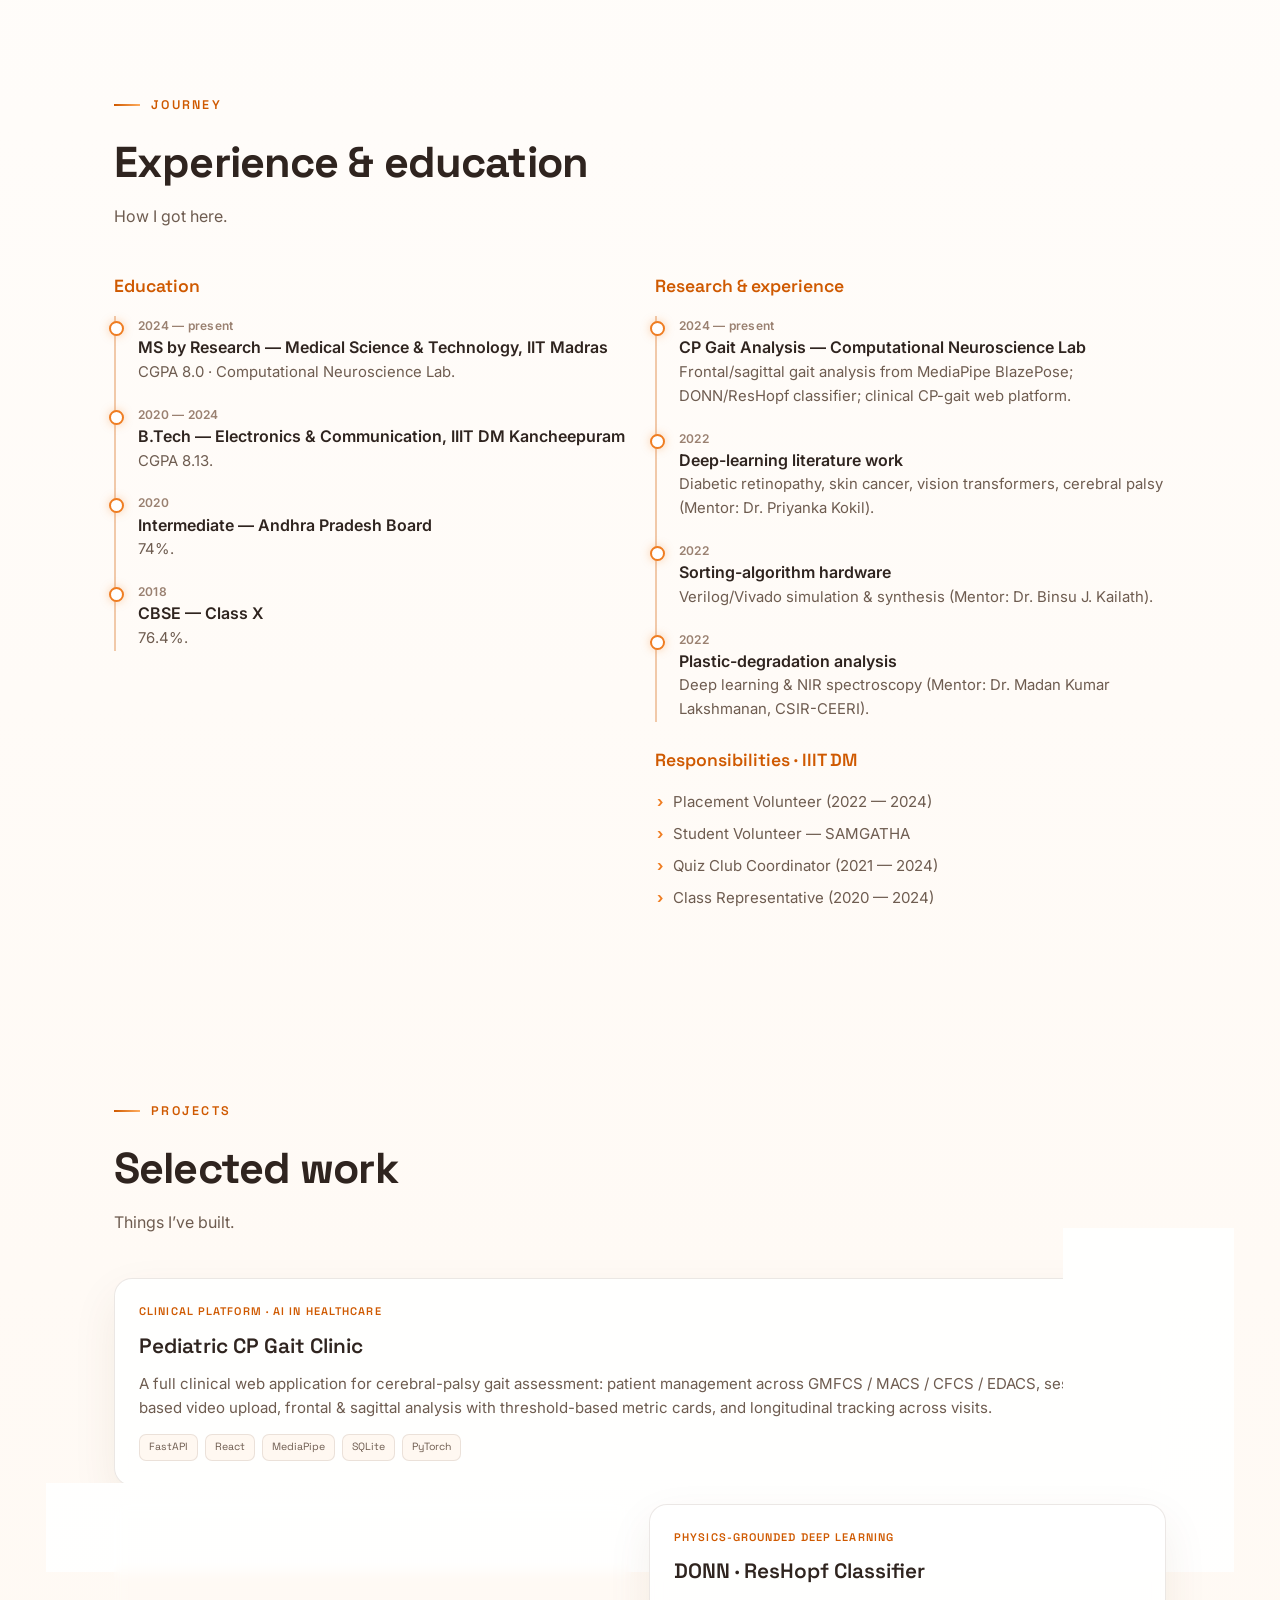
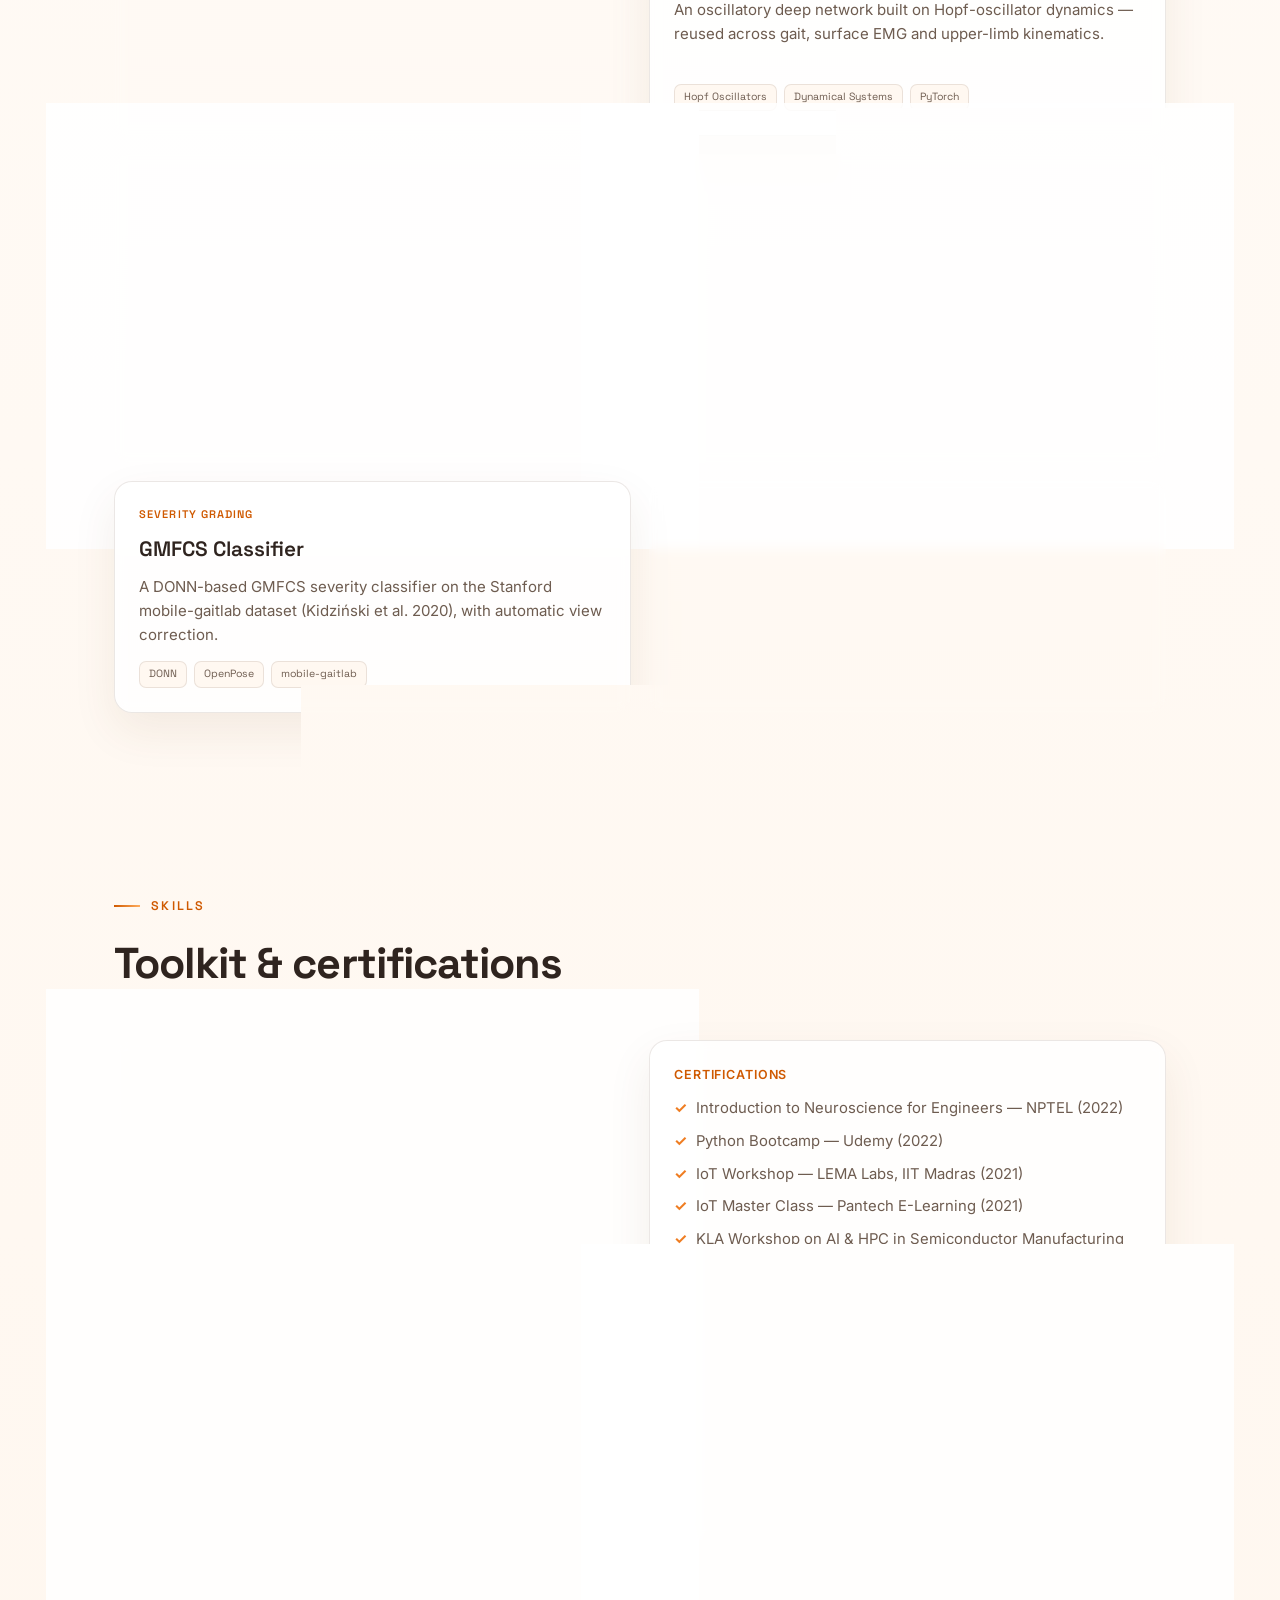
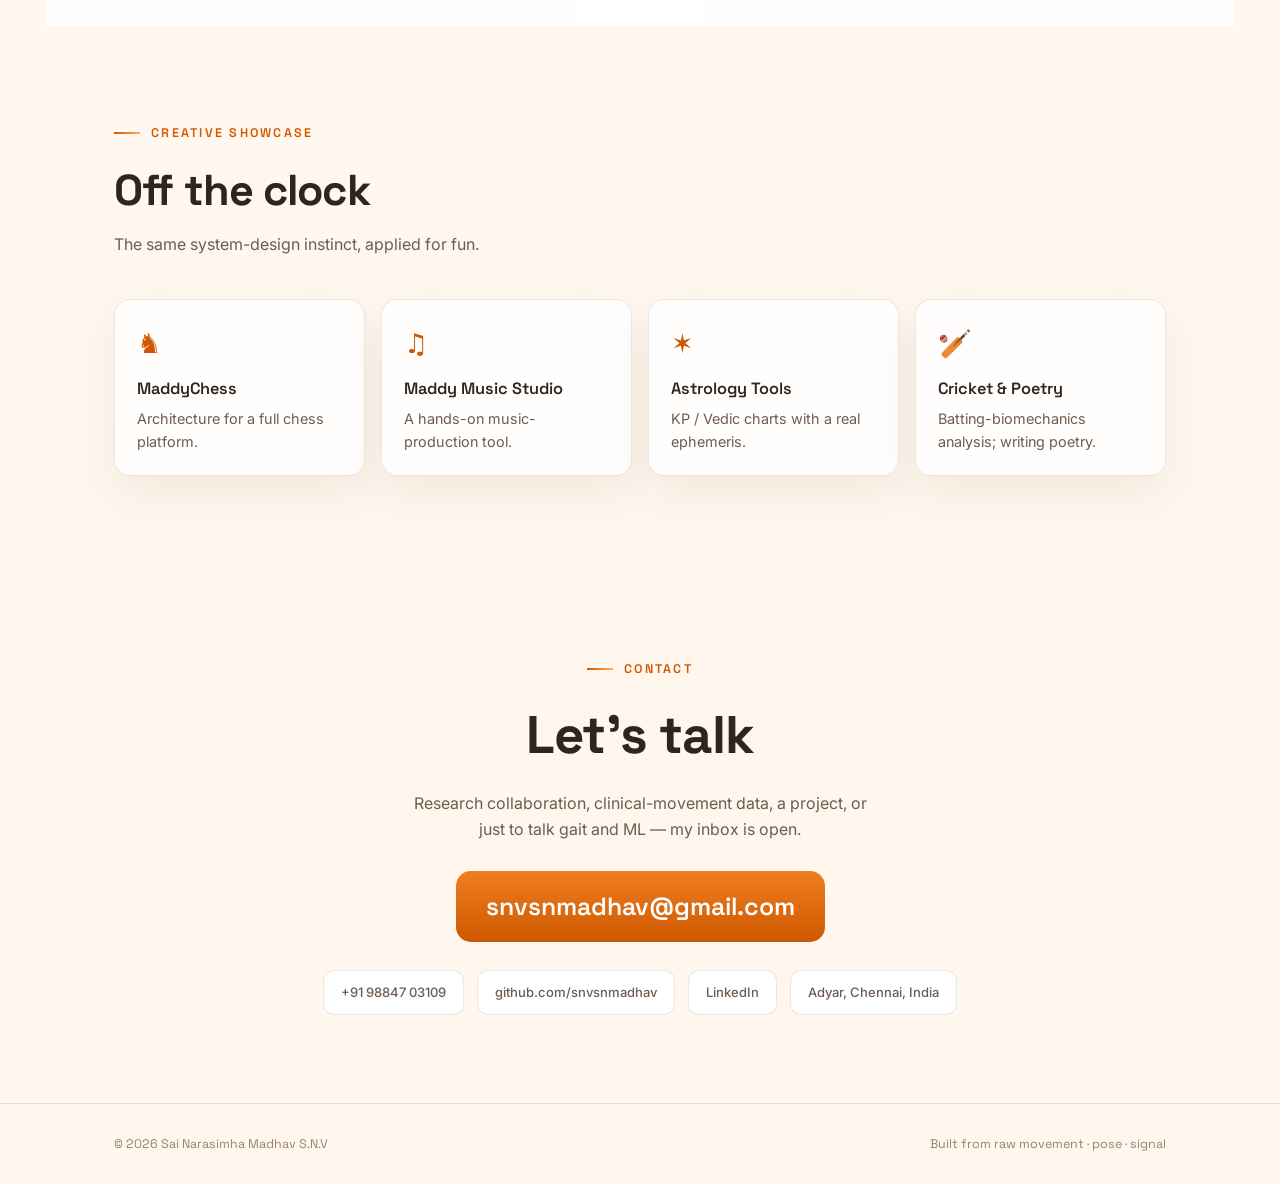
==== commit cb3de216: "Restore full content and apply Theme 1" ====
--- a/index.html
+++ b/index.html
@@ -1,414 +1,418 @@
-<!DOCTYPE html>
-<html lang="en">
-<head>
-<meta charset="UTF-8" />
-<meta name="viewport" content="width=device-width, initial-scale=1" />
-<title>Sai Narasimha Madhav S.N.V — Portfolio</title>
-<meta name="description" content="Sai Narasimha Madhav S.N.V — MS Researcher at IIT Madras building ML and computer-vision pipelines for cerebral-palsy gait analysis." />
-<meta property="og:title" content="Sai Narasimha Madhav S.N.V — Portfolio" />
-<meta property="og:description" content="ML & computer vision for clinical movement — turning video into motor biomarkers for cerebral-palsy gait analysis at IIT Madras." />
-<meta property="og:type" content="website" />
-<link rel="preconnect" href="https://fonts.googleapis.com" />
-<link rel="preconnect" href="https://fonts.gstatic.com" crossorigin />
-<link href="https://fonts.googleapis.com/css2?family=Space+Grotesk:wght@500;600;700&family=Inter:wght@400;500;600&display=swap" rel="stylesheet" />
-<style>
-  :root{
-    --bg:#060b1a;
-    --bg-2:#0a1430;
-    --ink:#eaf1ff;
-    --ink-2:#9db0d6;
-    --ink-3:#647399;
-    --blue:#4f9bff;
-    --blue-bright:#6cb2ff;
-    --cyan:#49e0ff;
-    --line:rgba(255,255,255,.09);
-    --line-2:rgba(255,255,255,.16);
-    --glass:rgba(255,255,255,.035);
-    --glass-2:rgba(255,255,255,.06);
-    --maxw:1100px;
-    --disp:"Space Grotesk",system-ui,sans-serif;
-    --body:"Inter",system-ui,sans-serif;
-  }
-  *{box-sizing:border-box;margin:0;padding:0;}
-  html{scroll-behavior:smooth;scroll-padding-top:80px;}
-  body{background:var(--bg);color:var(--ink);font-family:var(--body);line-height:1.6;-webkit-font-smoothing:antialiased;overflow-x:hidden;position:relative;}
-  a{color:inherit;text-decoration:none;}
-  ::selection{background:rgba(79,155,255,.35);color:#fff;}
-  .wrap{max-width:var(--maxw);margin:0 auto;padding:0 24px;}
- 
-  /* ===== ambient immersive background ===== */
-  .bgfx{position:fixed;inset:0;z-index:-3;overflow:hidden;background:
-      radial-gradient(1200px 700px at 50% -10%, #102255 0%, transparent 60%),
-      linear-gradient(180deg,#060b1a,#070d22 50%,#060a18);}
-  .aurora{position:absolute;border-radius:50%;filter:blur(70px);opacity:.5;mix-blend-mode:screen;}
-  .a1{width:560px;height:560px;left:-140px;top:-120px;background:radial-gradient(circle,#1e5bff,transparent 70%);animation:drift1 18s ease-in-out infinite;}
-  .a2{width:620px;height:620px;right:-180px;top:120px;background:radial-gradient(circle,#00b3ff,transparent 70%);animation:drift2 22s ease-in-out infinite;}
-  .a3{width:520px;height:520px;left:30%;bottom:-200px;background:radial-gradient(circle,#3b6bff,transparent 70%);animation:drift1 26s ease-in-out infinite reverse;}
-  @keyframes drift1{0%,100%{transform:translate(0,0) scale(1);}50%{transform:translate(60px,40px) scale(1.12);}}
-  @keyframes drift2{0%,100%{transform:translate(0,0) scale(1);}50%{transform:translate(-50px,30px) scale(1.08);}}
-  .grid{position:fixed;inset:0;z-index:-2;opacity:.5;
-    background-image:linear-gradient(var(--line) 1px,transparent 1px),linear-gradient(90deg,var(--line) 1px,transparent 1px);
-    background-size:54px 54px;
-    -webkit-mask-image:radial-gradient(ellipse 100% 70% at 50% 20%,#000 30%,transparent 80%);
-    mask-image:radial-gradient(ellipse 100% 70% at 50% 20%,#000 30%,transparent 80%);}
- 
-  /* ===== nav bar ===== */
-  .bar{position:fixed;top:0;left:0;right:0;z-index:60;height:72px;display:flex;align-items:center;transition:background .3s,border-color .3s;border-bottom:1px solid transparent;}
-  .bar.scrolled{background:rgba(6,11,26,.72);backdrop-filter:blur(14px);border-bottom-color:var(--line);}
-  .bar-in{display:flex;align-items:center;justify-content:space-between;width:100%;}
-  .brand{font-family:var(--disp);font-weight:700;font-size:16px;display:flex;align-items:center;gap:10px;letter-spacing:-.01em;}
-  .brand .dot{width:10px;height:10px;border-radius:50%;background:var(--blue);box-shadow:0 0 14px 2px var(--blue);}
-  .menu-btn{display:inline-flex;align-items:center;gap:11px;font-family:var(--disp);font-weight:600;font-size:14px;color:#fff;background:rgba(79,155,255,.14);border:1px solid var(--line-2);border-radius:12px;padding:10px 16px;cursor:pointer;transition:.2s;}
-  .menu-btn:hover{background:rgba(79,155,255,.26);transform:translateY(-1px);box-shadow:0 8px 24px -10px rgba(79,155,255,.6);}
-  .menu-btn .bars{display:inline-flex;flex-direction:column;gap:3px;}
-  .menu-btn .bars i{width:18px;height:2px;background:#fff;border-radius:2px;}
- 
-  /* ===== fullscreen menu ===== */
-  .overlay{position:fixed;inset:0;z-index:90;background:linear-gradient(160deg,rgba(7,14,38,.97),rgba(10,24,62,.97));backdrop-filter:blur(10px);opacity:0;visibility:hidden;transition:opacity .4s,visibility .4s;display:flex;flex-direction:column;}
-  .overlay.open{opacity:1;visibility:visible;}
-  .overlay-top{height:72px;display:flex;align-items:center;justify-content:space-between;}
-  .close-btn{width:44px;height:44px;border-radius:12px;background:rgba(255,255,255,.08);border:1px solid var(--line-2);color:#fff;font-size:22px;cursor:pointer;transition:.2s;}
-  .close-btn:hover{background:rgba(255,255,255,.18);transform:rotate(90deg);}
-  .overlay-links{flex:1;display:flex;flex-direction:column;align-items:flex-end;justify-content:center;gap:4px;padding-bottom:50px;}
-  .overlay-links a{font-family:var(--disp);font-weight:700;font-size:clamp(2.1rem,7.5vw,4rem);letter-spacing:-.02em;line-height:1.18;color:#fff;display:inline-flex;align-items:baseline;gap:18px;opacity:0;transform:translateX(40px);transition:color .2s,transform .2s;}
-  .overlay.open .overlay-links a{animation:linkIn .5s forwards;}
-  .overlay-links a:nth-child(1){animation-delay:.06s;}
-  .overlay-links a:nth-child(2){animation-delay:.12s;}
-  .overlay-links a:nth-child(3){animation-delay:.18s;}
-  .overlay-links a:nth-child(4){animation-delay:.24s;}
-  .overlay-links a:nth-child(5){animation-delay:.30s;}
-  .overlay-links a:nth-child(6){animation-delay:.36s;}
-  .overlay-links a:nth-child(7){animation-delay:.42s;}
-  @keyframes linkIn{to{opacity:1;transform:none;}}
-  .overlay-links a .n{font-family:var(--body);font-weight:500;font-size:.85rem;color:var(--blue);}
-  .overlay-links a:hover{color:var(--cyan);transform:translateX(-8px);}
-  .overlay-foot{padding-bottom:28px;display:flex;gap:20px;justify-content:flex-end;font-size:13px;color:var(--ink-2);flex-wrap:wrap;}
-  .overlay-foot a:hover{color:#fff;}
- 
-  /* ===== hero ===== */
-  header{min-height:100svh;display:flex;align-items:center;padding:120px 0 80px;}
-  .hero{display:grid;grid-template-columns:1.3fr .7fr;gap:50px;align-items:center;width:100%;}
-  @media(max-width:860px){.hero{grid-template-columns:1fr;gap:36px;text-align:left;}}
-  .anim{opacity:0;transform:translateY(24px);animation:up .8s cubic-bezier(.2,.7,.2,1) forwards;}
-  .d1{animation-delay:.05s;}.d2{animation-delay:.18s;}.d3{animation-delay:.31s;}.d4{animation-delay:.44s;}.d5{animation-delay:.57s;}
-  @keyframes up{to{opacity:1;transform:none;}}
-  .pill{display:inline-flex;align-items:center;gap:9px;font-size:12.5px;font-weight:600;color:var(--blue-bright);background:rgba(79,155,255,.12);border:1px solid var(--line-2);border-radius:30px;padding:7px 15px;}
-  .pill .live{width:8px;height:8px;border-radius:50%;background:var(--cyan);box-shadow:0 0 10px var(--cyan);animation:pulse 2s infinite;}
-  @keyframes pulse{0%,100%{opacity:1;}50%{opacity:.4;}}
-  .hero h1{font-family:var(--disp);font-weight:700;font-size:clamp(2.6rem,7vw,4.6rem);line-height:1.0;letter-spacing:-.03em;margin:20px 0 10px;}
-  .hero h1 .grad{background:linear-gradient(100deg,var(--blue) 0%,var(--cyan) 45%,#fff 90%);background-size:200% auto;-webkit-background-clip:text;background-clip:text;color:transparent;animation:shimmer 6s linear infinite;}
-  @keyframes shimmer{to{background-position:200% center;}}
-  .hero .role{font-family:var(--disp);font-weight:500;color:var(--ink-2);font-size:1.05rem;margin-bottom:18px;}
-  .hero .role b{color:#fff;}
-  .hero p.lede{color:var(--ink-2);max-width:48ch;font-size:1.06rem;}
-  .hero p.lede b{color:#fff;font-weight:600;}
-  .cta{display:flex;gap:13px;margin-top:30px;flex-wrap:wrap;}
-  .btn{font-family:var(--disp);font-weight:600;font-size:14px;padding:13px 22px;border-radius:12px;transition:.2s;display:inline-flex;gap:8px;align-items:center;cursor:pointer;border:1px solid var(--line-2);color:#fff;background:var(--glass);}
-  .btn:hover{border-color:var(--blue);transform:translateY(-2px);}
-  .btn.primary{background:linear-gradient(180deg,var(--blue),#2f72e6);border-color:var(--blue);}
-  .btn.primary:hover{box-shadow:0 14px 34px -12px rgba(79,155,255,.7);}
-  .halo{justify-self:center;position:relative;}
-  .halo::before{content:"";position:absolute;inset:-18px;border-radius:32px;background:conic-gradient(from 0deg,var(--blue),var(--cyan),#fff,var(--blue));filter:blur(26px);opacity:.55;animation:spin 14s linear infinite;}
-  @keyframes spin{to{transform:rotate(360deg);}}
-  .photo{position:relative;width:250px;height:250px;border-radius:26px;object-fit:cover;border:2px solid var(--line-2);background:var(--bg-2);}
-  .photo-fallback{position:relative;width:250px;height:250px;border-radius:26px;display:flex;align-items:center;justify-content:center;font-family:var(--disp);font-weight:700;font-size:6rem;color:var(--blue-bright);background:linear-gradient(160deg,#0e1f4a,#0a1430);border:2px solid var(--line-2);}
- 
-  /* ===== sections ===== */
-  section{padding:88px 0;position:relative;}
-  .head{margin-bottom:42px;}
-  .eyebrow{font-family:var(--disp);font-weight:600;font-size:12.5px;letter-spacing:.18em;text-transform:uppercase;color:var(--blue-bright);display:inline-flex;align-items:center;gap:11px;}
-  .eyebrow::before{content:"";width:26px;height:2px;background:linear-gradient(90deg,var(--blue),var(--cyan));}
-  .head h2{font-family:var(--disp);font-weight:700;font-size:clamp(1.8rem,4vw,2.7rem);letter-spacing:-.02em;margin-top:13px;}
-  .head p{color:var(--ink-3);margin-top:7px;}
- 
-  .panel{background:var(--glass);border:1px solid var(--line);border-radius:18px;padding:24px;backdrop-filter:blur(6px);}
- 
-  /* about */
-  .about{display:grid;grid-template-columns:1.5fr 1fr;gap:34px;}
-  @media(max-width:760px){.about{grid-template-columns:1fr;gap:22px;}}
-  .about .lead{font-family:var(--disp);font-weight:500;font-size:1.25rem;line-height:1.5;color:#fff;margin-bottom:14px;}
-  .about p{color:var(--ink-2);margin-bottom:12px;}
-  .obj h4{font-size:12.5px;text-transform:uppercase;letter-spacing:.08em;color:var(--blue-bright);margin-bottom:13px;font-weight:600;}
-  .obj ul{list-style:none;}
-  .obj li{position:relative;padding-left:22px;color:var(--ink-2);margin-bottom:11px;font-size:.95rem;}
-  .obj li::before{content:"";position:absolute;left:0;top:9px;width:8px;height:8px;border-radius:50%;background:var(--cyan);box-shadow:0 0 8px var(--cyan);}
- 
-  /* journey */
-  .jgrid{display:grid;grid-template-columns:1fr 1fr;gap:30px;}
-  @media(max-width:760px){.jgrid{grid-template-columns:1fr;gap:24px;}}
-  .jcol h3{font-family:var(--disp);font-weight:600;font-size:1.1rem;color:var(--blue-bright);margin-bottom:16px;}
-  .tline{border-left:2px solid var(--line-2);padding-left:22px;}
-  .titem{position:relative;margin-bottom:20px;}
-  .titem:last-child{margin-bottom:0;}
-  .titem::before{content:"";position:absolute;left:-29px;top:5px;width:11px;height:11px;border-radius:50%;background:var(--bg);border:2px solid var(--blue);box-shadow:0 0 10px var(--blue);}
-  .titem .yr{font-size:12px;font-weight:600;color:var(--ink-3);letter-spacing:.02em;}
-  .titem .ti{font-weight:600;color:#fff;}
-  .titem .tx{font-size:.93rem;color:var(--ink-2);}
-  .resp{list-style:none;margin-top:6px;}
-  .resp li{position:relative;padding-left:18px;color:var(--ink-2);margin-bottom:8px;font-size:.94rem;}
-  .resp li::before{content:"\203A";position:absolute;left:2px;color:var(--blue);font-weight:700;}
- 
-  /* projects bento */
-  .pgrid{display:grid;grid-template-columns:repeat(2,1fr);gap:18px;}
-  @media(max-width:760px){.pgrid{grid-template-columns:1fr;}}
-  .card{position:relative;border:1px solid var(--line);border-radius:18px;background:var(--glass);padding:24px;overflow:hidden;transition:transform .25s,border-color .25s;display:flex;flex-direction:column;backdrop-filter:blur(6px);}
-  .card::after{content:"";position:absolute;width:380px;height:380px;left:var(--mx,50%);top:var(--my,50%);transform:translate(-50%,-50%);background:radial-gradient(circle,rgba(79,155,255,.22),transparent 60%);opacity:0;transition:opacity .3s;pointer-events:none;}
-  .card:hover{transform:translateY(-4px);border-color:var(--line-2);}
-  .card:hover::after{opacity:1;}
-  .card.feat{grid-column:1/-1;}
-  @media(max-width:760px){.card.feat{grid-column:auto;}}
-  .card>*{position:relative;z-index:1;}
-  .card .cat{font-family:var(--disp);font-size:11px;font-weight:600;letter-spacing:.1em;text-transform:uppercase;color:var(--blue-bright);margin-bottom:9px;}
-  .card h3{font-family:var(--disp);font-weight:600;font-size:1.3rem;margin-bottom:9px;}
-  .card p{color:var(--ink-2);font-size:.94rem;margin-bottom:14px;}
-  .card .note{font-size:.85rem;color:var(--cyan);background:rgba(73,224,255,.08);border:1px solid rgba(73,224,255,.25);border-radius:9px;padding:9px 12px;margin-bottom:14px;}
-  .tags{display:flex;flex-wrap:wrap;gap:7px;margin-top:auto;}
-  .tag{font-family:var(--disp);font-size:10.5px;color:var(--ink-2);border:1px solid var(--line-2);border-radius:7px;padding:4px 9px;background:rgba(255,255,255,.03);}
- 
-  /* skills */
-  .sgrid{display:grid;grid-template-columns:1fr 1fr;gap:18px;}
-  @media(max-width:760px){.sgrid{grid-template-columns:1fr;}}
-  .sbox h4{font-size:12.5px;text-transform:uppercase;letter-spacing:.07em;color:var(--blue-bright);margin-bottom:12px;font-weight:600;}
-  .chips{display:flex;flex-wrap:wrap;gap:8px;margin-bottom:6px;}
-  .chip{font-size:13px;color:var(--ink);background:rgba(255,255,255,.04);border:1px solid var(--line);border-radius:9px;padding:6px 12px;}
-  .certs{list-style:none;}
-  .certs li{position:relative;padding-left:22px;color:var(--ink-2);margin-bottom:9px;font-size:.93rem;}
-  .certs li::before{content:"\2713";position:absolute;left:0;color:var(--cyan);font-weight:700;}
- 
-  /* creative */
-  .cgrid{display:grid;grid-template-columns:repeat(4,1fr);gap:16px;}
-  @media(max-width:760px){.cgrid{grid-template-columns:repeat(2,1fr);}}
-  @media(max-width:460px){.cgrid{grid-template-columns:1fr;}}
-  .ccard{border:1px solid var(--line);border-radius:16px;background:var(--glass);padding:22px;transition:.22s;text-align:left;}
-  .ccard:hover{border-color:var(--blue);transform:translateY(-3px);box-shadow:0 18px 40px -24px rgba(79,155,255,.6);}
-  .ccard .ic{font-size:1.7rem;margin-bottom:10px;color:var(--blue-bright);}
-  .ccard h4{font-family:var(--disp);font-weight:600;font-size:1.02rem;margin-bottom:5px;}
-  .ccard p{color:var(--ink-2);font-size:.9rem;}
- 
-  /* contact */
-  .contact{text-align:center;}
-  .contact h2{font-family:var(--disp);font-weight:700;font-size:clamp(2.1rem,5vw,3.3rem);letter-spacing:-.02em;margin:14px 0;}
-  .contact .sub{color:var(--ink-2);max-width:48ch;margin:0 auto 28px;}
-  .mail{display:inline-block;font-family:var(--disp);font-weight:600;font-size:clamp(1.1rem,2.6vw,1.55rem);color:#fff;background:linear-gradient(180deg,var(--blue),#2f72e6);border-radius:15px;padding:16px 30px;transition:.22s;}
-  .mail:hover{transform:translateY(-3px);box-shadow:0 18px 44px -16px rgba(79,155,255,.7);}
-  .cinfo{display:flex;gap:13px;justify-content:center;flex-wrap:wrap;margin-top:28px;}
-  .cinfo a,.cinfo span{font-size:13px;font-weight:500;color:var(--ink-2);border:1px solid var(--line);border-radius:11px;padding:11px 17px;background:var(--glass);transition:.2s;}
-  .cinfo a:hover{color:#fff;border-color:var(--blue);}
- 
-  footer{border-top:1px solid var(--line);padding:30px 0;}
-  .foot-in{display:flex;justify-content:space-between;gap:14px;flex-wrap:wrap;font-family:var(--disp);font-size:12.5px;color:var(--ink-3);}
- 
-  .rv{opacity:0;transform:translateY(24px);transition:opacity .7s cubic-bezier(.2,.7,.2,1),transform .7s cubic-bezier(.2,.7,.2,1);}
-  .rv.in{opacity:1;transform:none;}
-  @media(prefers-reduced-motion:reduce){
-    .anim,.rv{opacity:1!important;transform:none!important;animation:none!important;}
-    .aurora,.halo::before,.hero h1 .grad,.pill .live{animation:none!important;}
-    html{scroll-behavior:auto;}
-  }
-</style>
-</head>
-<body>
-<div class="bgfx"><span class="aurora a1"></span><span class="aurora a2"></span><span class="aurora a3"></span></div>
-<div class="grid"></div>
- 
-<div class="bar" id="bar">
-  <div class="wrap bar-in">
-    <a class="brand" href="#home"><span class="dot"></span>Sai Narasimha Madhav</a>
-    <button class="menu-btn" id="menuBtn" aria-label="Open menu">Menu <span class="bars"><i></i><i></i><i></i></span></button>
-  </div>
-</div>
- 
-<div class="overlay" id="overlay">
-  <div class="wrap overlay-top">
-    <a class="brand" href="#home"><span class="dot"></span>Sai Narasimha Madhav</a>
-    <button class="close-btn" id="closeBtn" aria-label="Close menu">&times;</button>
-  </div>
-  <div class="wrap overlay-links">
-    <a href="#home"><span class="n">01</span>Home</a>
-    <a href="#about"><span class="n">02</span>About</a>
-    <a href="#journey"><span class="n">03</span>Journey</a>
-    <a href="#projects"><span class="n">04</span>Projects</a>
-    <a href="#skills"><span class="n">05</span>Skills</a>
-    <a href="#creative"><span class="n">06</span>Creative Showcase</a>
-    <a href="#contact"><span class="n">07</span>Contact</a>
-  </div>
-  <div class="wrap overlay-foot">
-    <a href="mailto:snvsnmadhav@gmail.com">snvsnmadhav@gmail.com</a>
-    <a href="https://github.com/snvsnmadhav" target="_blank" rel="noopener">GitHub</a>
-  </div>
-</div>
- 
-<header id="home">
-  <div class="wrap hero">
-    <div>
-      <span class="pill anim d1"><span class="live"></span>MS Researcher · IIT Madras</span>
-      <h1 class="anim d2">Sai Narasimha<br><span class="grad">Madhav S.N.V</span></h1>
-      <p class="role anim d3">Medical Science &amp; Technology · <b>Computational Neuroscience Lab</b>, IIT Madras</p>
-      <p class="lede anim d4">I build <b>machine-learning and computer-vision pipelines</b> that turn ordinary video into <b>quantitative motor biomarkers</b> — detecting and classifying gait abnormality in <b>cerebral palsy</b>, grounded in clinical biomechanics.</p>
-      <div class="cta anim d5">
-        <a class="btn primary" href="#projects">View projects</a>
-        <a class="btn" href="#contact">Get in touch</a>
-        <a class="btn" href="cv.pdf" target="_blank" rel="noopener">Download CV</a>
-      </div>
-    </div>
-    <div class="halo anim d3">
-      <img class="photo" src="photo.jpg" alt="Sai Narasimha Madhav S.N.V" onerror="this.outerHTML='&lt;div class=&quot;photo-fallback&quot;&gt;M&lt;/div&gt;';" />
-    </div>
-  </div>
-</header>
- 
-<section id="about">
-  <div class="wrap">
-    <div class="head rv"><span class="eyebrow">About</span><h2>Who I am</h2></div>
-    <div class="about">
-      <div class="rv">
-        <p class="lead">I work at the seam between clinical biomechanics and brain-inspired machine learning.</p>
-        <p>An MS researcher in Medical Science and Technology at IIT Madras, in the Computational Neuroscience Lab under Prof. V. Srinivas Chakravarthy. My research extracts biomechanical motor biomarkers from video — knee asymmetry, trunk lean, pelvis sway — and uses them to detect and classify gait abnormality in children with cerebral palsy.</p>
-        <p>The throughline across everything I build is one clean pipeline: raw movement → pose → signal → decision, with oscillator-based neural networks (DONN / ResHopf) as a recurring tool.</p>
-      </div>
-      <div class="obj panel rv">
-        <h4>Objectives</h4>
-        <ul>
-          <li>Develop machine-learning and computer-vision systems for clinical movement analysis and neurological disorders.</li>
-          <li>Advance video-based motor-biomarker extraction and gait-abnormality classification for pediatric cerebral palsy.</li>
-        </ul>
-      </div>
-    </div>
-  </div>
-</section>
- 
-<section id="journey">
-  <div class="wrap">
-    <div class="head rv"><span class="eyebrow">Journey</span><h2>Experience &amp; education</h2><p>How I got here.</p></div>
-    <div class="jgrid">
-      <div class="jcol rv">
-        <h3>Education</h3>
-        <div class="tline">
-          <div class="titem"><div class="yr">2024 — present</div><div class="ti">MS by Research — Medical Science &amp; Technology, IIT Madras</div><div class="tx">CGPA 8.0 · Computational Neuroscience Lab.</div></div>
-          <div class="titem"><div class="yr">2020 — 2024</div><div class="ti">B.Tech — Electronics &amp; Communication, IIIT DM Kancheepuram</div><div class="tx">CGPA 8.13.</div></div>
-          <div class="titem"><div class="yr">2020</div><div class="ti">Intermediate — Andhra Pradesh Board</div><div class="tx">74%.</div></div>
-          <div class="titem"><div class="yr">2018</div><div class="ti">CBSE — Class X</div><div class="tx">76.4%.</div></div>
-        </div>
-      </div>
-      <div class="jcol rv">
-        <h3>Research &amp; experience</h3>
-        <div class="tline">
-          <div class="titem"><div class="yr">2024 — present</div><div class="ti">CP Gait Analysis — Computational Neuroscience Lab</div><div class="tx">Frontal/sagittal gait analysis from MediaPipe BlazePose; DONN/ResHopf classifier; clinical CP-gait web platform.</div></div>
-          <div class="titem"><div class="yr">2022</div><div class="ti">Deep-learning literature work</div><div class="tx">Diabetic retinopathy, skin cancer, vision transformers, cerebral palsy (Mentor: Dr. Priyanka Kokil).</div></div>
-          <div class="titem"><div class="yr">2022</div><div class="ti">Sorting-algorithm hardware</div><div class="tx">Verilog/Vivado simulation &amp; synthesis (Mentor: Dr. Binsu J. Kailath).</div></div>
-          <div class="titem"><div class="yr">2022</div><div class="ti">Plastic-degradation analysis</div><div class="tx">Deep learning &amp; NIR spectroscopy (Mentor: Dr. Madan Kumar Lakshmanan, CSIR-CEERI).</div></div>
-        </div>
-        <h3 style="margin-top:24px;">Responsibilities · IIIT DM</h3>
-        <ul class="resp">
-          <li>Placement Volunteer (2022 — 2024)</li>
-          <li>Student Volunteer — SAMGATHA</li>
-          <li>Quiz Club Coordinator (2021 — 2024)</li>
-          <li>Class Representative (2020 — 2024)</li>
-        </ul>
-      </div>
-    </div>
-  </div>
-</section>
- 
-<section id="projects">
-  <div class="wrap">
-    <div class="head rv"><span class="eyebrow">Projects</span><h2>Selected work</h2><p>Things I&rsquo;ve built.</p></div>
-    <div class="pgrid" id="pgrid">
-      <div class="card feat rv"><div class="cat">Clinical Platform · AI in Healthcare</div><h3>Pediatric CP Gait Clinic</h3><p>A full clinical web application for cerebral-palsy gait assessment: patient management across GMFCS / MACS / CFCS / EDACS, session-based video upload, frontal &amp; sagittal analysis with threshold-based metric cards, and longitudinal tracking across visits.</p><div class="tags"><span class="tag">FastAPI</span><span class="tag">React</span><span class="tag">MediaPipe</span><span class="tag">SQLite</span><span class="tag">PyTorch</span></div></div>
-      <div class="card rv"><div class="cat">Computer Vision · Graph NN</div><h3>Frontal-Plane Gait Classification</h3><p>An ST-GCN pipeline for CP-vs-typical classification from BlazePose keypoints, modelling the body as a spatio-temporal graph of joints over the gait cycle.</p><div class="tags"><span class="tag">ST-GCN</span><span class="tag">BlazePose</span><span class="tag">PyTorch</span></div></div>
-      <div class="card rv"><div class="cat">Physics-Grounded Deep Learning</div><h3>DONN · ResHopf Classifier</h3><p>An oscillatory deep network built on Hopf-oscillator dynamics — reused across gait, surface EMG and upper-limb kinematics.</p><div class="tags"><span class="tag">Hopf Oscillators</span><span class="tag">Dynamical Systems</span><span class="tag">PyTorch</span></div></div>
-      <div class="card rv"><div class="cat">Open-Source Benchmark · Upper Limb</div><h3>DCP Reaching Classification</h3><p>Tri-branch ST-GCN / CNN / Hopf classifying dyskinetic CP vs typically-developing reaching on the KU Leuven DCP dataset (Vanmechelen et al. 2024).</p><div class="note">Honest result: window-level leakage inflated scores — fix is subject-wise cross-validation.</div><div class="tags"><span class="tag">ST-GCN</span><span class="tag">CNN</span><span class="tag">Hopf</span></div></div>
-      <div class="card rv"><div class="cat">Reinforcement Learning · Simulation</div><h3>CP Locomotion RL</h3><p>Musculoskeletal locomotion in MyoSuite / MuJoCo with PPO and SAC, a curriculum scheduler, a CP-impairment injection model, and a stability gate.</p><div class="tags"><span class="tag">MyoSuite</span><span class="tag">MuJoCo</span><span class="tag">PPO</span><span class="tag">SAC</span></div></div>
-      <div class="card rv"><div class="cat">Severity Grading</div><h3>GMFCS Classifier</h3><p>A DONN-based GMFCS severity classifier on the Stanford mobile-gaitlab dataset (Kidzi&#324;ski et al. 2020), with automatic view correction.</p><div class="tags"><span class="tag">DONN</span><span class="tag">OpenPose</span><span class="tag">mobile-gaitlab</span></div></div>
-      <div class="card rv"><div class="cat">Bio-Signal · EMG</div><h3>HD-EMG Intent Classification</h3><p>DONN-ResHopf classification of elbow isometric contractions on a Mendeley HD-EMG dataset.</p><div class="tags"><span class="tag">HD-EMG</span><span class="tag">ResHopf</span><span class="tag">PyTorch</span></div></div>
-    </div>
-  </div>
-</section>
- 
-<section id="skills">
-  <div class="wrap">
-    <div class="head rv"><span class="eyebrow">Skills</span><h2>Toolkit &amp; certifications</h2></div>
-    <div class="sgrid">
-      <div class="sbox panel rv">
-        <h4>Programming &amp; ML</h4>
-        <div class="chips"><span class="chip">Python</span><span class="chip">C</span><span class="chip">PyTorch</span><span class="chip">ST-GCN</span><span class="chip">MediaPipe BlazePose</span><span class="chip">OpenPose</span><span class="chip">MuJoCo / MyoSuite</span><span class="chip">Vivado</span></div>
-        <h4 style="margin-top:16px;">Web &amp; data</h4>
-        <div class="chips"><span class="chip">FastAPI</span><span class="chip">React</span><span class="chip">SQLite</span></div>
-        <h4 style="margin-top:16px;">Domain</h4>
-        <div class="chips"><span class="chip">Image processing</span><span class="chip">Pattern recognition</span><span class="chip">Bio-signal analysis</span><span class="chip">Gait biomechanics</span></div>
-        <h4 style="margin-top:16px;">Languages</h4>
-        <div class="chips"><span class="chip">English</span><span class="chip">Telugu</span><span class="chip">Tamil</span><span class="chip">Hindi</span><span class="chip">Sanskrit</span><span class="chip">German (A1)</span></div>
-      </div>
-      <div class="sbox panel rv">
-        <h4>Certifications</h4>
-        <ul class="certs">
-          <li>Introduction to Neuroscience for Engineers — NPTEL (2022)</li>
-          <li>Python Bootcamp — Udemy (2022)</li>
-          <li>IoT Workshop — LEMA Labs, IIT Madras (2021)</li>
-          <li>IoT Master Class — Pantech E-Learning (2021)</li>
-          <li>KLA Workshop on AI &amp; HPC in Semiconductor Manufacturing (2021)</li>
-          <li>Python 3: Beginner to Pro — Udemy (2021)</li>
-        </ul>
-      </div>
-    </div>
-  </div>
-</section>
- 
-<section id="creative">
-  <div class="wrap">
-    <div class="head rv"><span class="eyebrow">Creative Showcase</span><h2>Off the clock</h2><p>The same system-design instinct, applied for fun.</p></div>
-    <div class="cgrid">
-      <div class="ccard rv"><div class="ic">&#9822;</div><h4>MaddyChess</h4><p>Architecture for a full chess platform.</p></div>
-      <div class="ccard rv"><div class="ic">&#9835;</div><h4>Maddy Music Studio</h4><p>A hands-on music-production tool.</p></div>
-      <div class="ccard rv"><div class="ic">&#10038;</div><h4>Astrology Tools</h4><p>KP / Vedic charts with a real ephemeris.</p></div>
-      <div class="ccard rv"><div class="ic">&#127951;</div><h4>Cricket &amp; Poetry</h4><p>Batting-biomechanics analysis; writing poetry.</p></div>
-    </div>
-  </div>
-</section>
- 
-<section id="contact" class="contact">
-  <div class="wrap">
-    <span class="eyebrow" style="justify-content:center;">Contact</span>
-    <h2>Let&rsquo;s talk</h2>
-    <p class="sub">Research collaboration, clinical-movement data, a project, or just to talk gait and ML — my inbox is open.</p>
-    <a class="mail" href="mailto:snvsnmadhav@gmail.com">snvsnmadhav@gmail.com</a>
-    <div class="cinfo">
-      <span>+91 98847 03109</span>
-      <a href="https://github.com/snvsnmadhav" target="_blank" rel="noopener">github.com/snvsnmadhav</a>
-      <!-- TODO: paste your LinkedIn URL between the quotes -->
-      <a href="REPLACE_WITH_YOUR_LINKEDIN_URL" target="_blank" rel="noopener">LinkedIn</a>
-      <span>Adyar, Chennai, India</span>
-    </div>
-  </div>
-</section>
- 
-<footer>
-  <div class="wrap foot-in">
-    <span>&copy; 2026 Sai Narasimha Madhav S.N.V</span>
-    <span>Built from raw movement · pose · signal</span>
-  </div>
-</footer>
- 
-<script>
-  var bar=document.getElementById('bar');
-  addEventListener('scroll',function(){bar.classList.toggle('scrolled',scrollY>16);});
- 
-  var overlay=document.getElementById('overlay');
-  function openMenu(){overlay.classList.add('open');document.body.style.overflow='hidden';}
-  function closeMenu(){overlay.classList.remove('open');document.body.style.overflow='';}
-  document.getElementById('menuBtn').addEventListener('click',openMenu);
-  document.getElementById('closeBtn').addEventListener('click',closeMenu);
-  overlay.querySelectorAll('.overlay-links a').forEach(function(a){a.addEventListener('click',closeMenu);});
-  document.addEventListener('keydown',function(e){if(e.key==='Escape')closeMenu();});
- 
-  var io=new IntersectionObserver(function(es){es.forEach(function(e){if(e.isIntersecting){e.target.classList.add('in');io.unobserve(e.target);}});},{threshold:.12});
-  document.querySelectorAll('.rv').forEach(function(el){io.observe(el);});
- 
-  // cursor-follow glow on project cards
-  var grid=document.getElementById('pgrid');
-  if(grid){grid.querySelectorAll('.card').forEach(function(c){
-    c.addEventListener('mousemove',function(e){var r=c.getBoundingClientRect();c.style.setProperty('--mx',(e.clientX-r.left)+'px');c.style.setProperty('--my',(e.clientY-r.top)+'px');});
-  });}
-</script>
-</body>
-</html>
+<!DOCTYPE html>
+<html lang="en">
+<head>
+<meta charset="UTF-8" />
+<meta name="viewport" content="width=device-width, initial-scale=1" />
+<title>Sai Narasimha Madhav S.N.V — Portfolio</title>
+<meta name="description" content="Sai Narasimha Madhav S.N.V — MS Researcher at IIT Madras building ML and computer-vision pipelines for cerebral-palsy gait analysis." />
+<meta property="og:title" content="Sai Narasimha Madhav S.N.V — Portfolio" />
+<meta property="og:description" content="ML & computer vision for clinical movement — turning video into motor biomarkers for cerebral-palsy gait analysis at IIT Madras." />
+<meta property="og:type" content="website" />
+<link rel="preconnect" href="https://fonts.googleapis.com" />
+<link rel="preconnect" href="https://fonts.gstatic.com" crossorigin />
+<link href="https://fonts.googleapis.com/css2?family=Space+Grotesk:wght@500;600;700&family=Inter:wght@400;500;600&display=swap" rel="stylesheet" />
+<style>
+  :root{
+    --bg:#060b1a;
+    --bg-2:#0a1430;
+    --ink:#eaf1ff;
+    --ink-2:#9db0d6;
+    --ink-3:#647399;
+    --blue:#4f9bff;
+    --blue-bright:#6cb2ff;
+    --cyan:#49e0ff;
+    --line:rgba(255,255,255,.09);
+    --line-2:rgba(255,255,255,.16);
+    --glass:rgba(255,255,255,.035);
+    --glass-2:rgba(255,255,255,.06);
+    --maxw:1100px;
+    --disp:"Space Grotesk",system-ui,sans-serif;
+    --body:"Inter",system-ui,sans-serif;
+  }
+  *{box-sizing:border-box;margin:0;padding:0;}
+  html{scroll-behavior:smooth;scroll-padding-top:80px;}
+  body{background:var(--bg);color:var(--ink);font-family:var(--body);line-height:1.6;-webkit-font-smoothing:antialiased;overflow-x:hidden;position:relative;}
+  a{color:inherit;text-decoration:none;}
+  ::selection{background:rgba(79,155,255,.35);color:#fff;}
+  .wrap{max-width:var(--maxw);margin:0 auto;padding:0 24px;}
+ 
+  /* ===== ambient immersive background ===== */
+  .bgfx{position:fixed;inset:0;z-index:-3;overflow:hidden;background:
+      radial-gradient(1200px 700px at 50% -10%, #102255 0%, transparent 60%),
+      linear-gradient(180deg,#060b1a,#070d22 50%,#060a18);}
+  .aurora{position:absolute;border-radius:50%;filter:blur(70px);opacity:.5;mix-blend-mode:screen;}
+  .a1{width:560px;height:560px;left:-140px;top:-120px;background:radial-gradient(circle,#1e5bff,transparent 70%);animation:drift1 18s ease-in-out infinite;}
+  .a2{width:620px;height:620px;right:-180px;top:120px;background:radial-gradient(circle,#00b3ff,transparent 70%);animation:drift2 22s ease-in-out infinite;}
+  .a3{width:520px;height:520px;left:30%;bottom:-200px;background:radial-gradient(circle,#3b6bff,transparent 70%);animation:drift1 26s ease-in-out infinite reverse;}
+  @keyframes drift1{0%,100%{transform:translate(0,0) scale(1);}50%{transform:translate(60px,40px) scale(1.12);}}
+  @keyframes drift2{0%,100%{transform:translate(0,0) scale(1);}50%{transform:translate(-50px,30px) scale(1.08);}}
+  .grid{position:fixed;inset:0;z-index:-2;opacity:.5;
+    background-image:linear-gradient(var(--line) 1px,transparent 1px),linear-gradient(90deg,var(--line) 1px,transparent 1px);
+    background-size:54px 54px;
+    -webkit-mask-image:radial-gradient(ellipse 100% 70% at 50% 20%,#000 30%,transparent 80%);
+    mask-image:radial-gradient(ellipse 100% 70% at 50% 20%,#000 30%,transparent 80%);}
+ 
+  /* ===== nav bar ===== */
+  .bar{position:fixed;top:0;left:0;right:0;z-index:60;height:72px;display:flex;align-items:center;transition:background .3s,border-color .3s;border-bottom:1px solid transparent;}
+  .bar.scrolled{background:rgba(6,11,26,.72);backdrop-filter:blur(14px);border-bottom-color:var(--line);}
+  .bar-in{display:flex;align-items:center;justify-content:space-between;width:100%;}
+  .brand{font-family:var(--disp);font-weight:700;font-size:16px;display:flex;align-items:center;gap:10px;letter-spacing:-.01em;}
+  .brand .dot{width:10px;height:10px;border-radius:50%;background:var(--blue);box-shadow:0 0 14px 2px var(--blue);}
+  .menu-btn{display:inline-flex;align-items:center;gap:11px;font-family:var(--disp);font-weight:600;font-size:14px;color:#fff;background:rgba(79,155,255,.14);border:1px solid var(--line-2);border-radius:12px;padding:10px 16px;cursor:pointer;transition:.2s;}
+  .menu-btn:hover{background:rgba(79,155,255,.26);transform:translateY(-1px);box-shadow:0 8px 24px -10px rgba(79,155,255,.6);}
+  .menu-btn .bars{display:inline-flex;flex-direction:column;gap:3px;}
+  .menu-btn .bars i{width:18px;height:2px;background:#fff;border-radius:2px;}
+ 
+  /* ===== fullscreen menu ===== */
+  .overlay{position:fixed;inset:0;z-index:90;background:linear-gradient(160deg,rgba(7,14,38,.97),rgba(10,24,62,.97));backdrop-filter:blur(10px);opacity:0;visibility:hidden;transition:opacity .4s,visibility .4s;display:flex;flex-direction:column;}
+  .overlay.open{opacity:1;visibility:visible;}
+  .overlay-top{height:72px;display:flex;align-items:center;justify-content:space-between;}
+  .close-btn{width:44px;height:44px;border-radius:12px;background:rgba(255,255,255,.08);border:1px solid var(--line-2);color:#fff;font-size:22px;cursor:pointer;transition:.2s;}
+  .close-btn:hover{background:rgba(255,255,255,.18);transform:rotate(90deg);}
+  .overlay-links{flex:1;display:flex;flex-direction:column;align-items:flex-end;justify-content:center;gap:4px;padding-bottom:50px;}
+  .overlay-links a{font-family:var(--disp);font-weight:700;font-size:clamp(2.1rem,7.5vw,4rem);letter-spacing:-.02em;line-height:1.18;color:#fff;display:inline-flex;align-items:baseline;gap:18px;opacity:0;transform:translateX(40px);transition:color .2s,transform .2s;}
+  .overlay.open .overlay-links a{animation:linkIn .5s forwards;}
+  .overlay-links a:nth-child(1){animation-delay:.06s;}
+  .overlay-links a:nth-child(2){animation-delay:.12s;}
+  .overlay-links a:nth-child(3){animation-delay:.18s;}
+  .overlay-links a:nth-child(4){animation-delay:.24s;}
+  .overlay-links a:nth-child(5){animation-delay:.30s;}
+  .overlay-links a:nth-child(6){animation-delay:.36s;}
+  .overlay-links a:nth-child(7){animation-delay:.42s;}
+  @keyframes linkIn{to{opacity:1;transform:none;}}
+  .overlay-links a .n{font-family:var(--body);font-weight:500;font-size:.85rem;color:var(--blue);}
+  .overlay-links a:hover{color:var(--cyan);transform:translateX(-8px);}
+  .overlay-foot{padding-bottom:28px;display:flex;gap:20px;justify-content:flex-end;font-size:13px;color:var(--ink-2);flex-wrap:wrap;}
+  .overlay-foot a:hover{color:#fff;}
+ 
+  /* ===== hero ===== */
+  header{min-height:100svh;display:flex;align-items:center;padding:120px 0 80px;}
+  .hero{display:grid;grid-template-columns:1.3fr .7fr;gap:50px;align-items:center;width:100%;}
+  @media(max-width:860px){.hero{grid-template-columns:1fr;gap:36px;text-align:left;}}
+  .anim{opacity:0;transform:translateY(24px);animation:up .8s cubic-bezier(.2,.7,.2,1) forwards;}
+  .d1{animation-delay:.05s;}.d2{animation-delay:.18s;}.d3{animation-delay:.31s;}.d4{animation-delay:.44s;}.d5{animation-delay:.57s;}
+  @keyframes up{to{opacity:1;transform:none;}}
+  .pill{display:inline-flex;align-items:center;gap:9px;font-size:12.5px;font-weight:600;color:var(--blue-bright);background:rgba(79,155,255,.12);border:1px solid var(--line-2);border-radius:30px;padding:7px 15px;}
+  .pill .live{width:8px;height:8px;border-radius:50%;background:var(--cyan);box-shadow:0 0 10px var(--cyan);animation:pulse 2s infinite;}
+  @keyframes pulse{0%,100%{opacity:1;}50%{opacity:.4;}}
+  .hero h1{font-family:var(--disp);font-weight:700;font-size:clamp(2.6rem,7vw,4.6rem);line-height:1.0;letter-spacing:-.03em;margin:20px 0 10px;}
+  .hero h1 .grad{background:linear-gradient(100deg,var(--blue) 0%,var(--cyan) 45%,#fff 90%);background-size:200% auto;-webkit-background-clip:text;background-clip:text;color:transparent;animation:shimmer 6s linear infinite;}
+  @keyframes shimmer{to{background-position:200% center;}}
+  .hero .role{font-family:var(--disp);font-weight:500;color:var(--ink-2);font-size:1.05rem;margin-bottom:18px;}
+  .hero .role b{color:#fff;}
+  .hero p.lede{color:var(--ink-2);max-width:48ch;font-size:1.06rem;}
+  .hero p.lede b{color:#fff;font-weight:600;}
+  .cta{display:flex;gap:13px;margin-top:30px;flex-wrap:wrap;}
+  .btn{font-family:var(--disp);font-weight:600;font-size:14px;padding:13px 22px;border-radius:12px;transition:.2s;display:inline-flex;gap:8px;align-items:center;cursor:pointer;border:1px solid var(--line-2);color:#fff;background:var(--glass);}
+  .btn:hover{border-color:var(--blue);transform:translateY(-2px);}
+  .btn.primary{background:linear-gradient(180deg,var(--blue),#2f72e6);border-color:var(--blue);}
+  .btn.primary:hover{box-shadow:0 14px 34px -12px rgba(79,155,255,.7);}
+  .halo{justify-self:center;position:relative;}
+  .halo::before{content:"";position:absolute;inset:-18px;border-radius:32px;background:conic-gradient(from 0deg,var(--blue),var(--cyan),#fff,var(--blue));filter:blur(26px);opacity:.55;animation:spin 14s linear infinite;}
+  @keyframes spin{to{transform:rotate(360deg);}}
+  .photo{position:relative;width:250px;height:250px;border-radius:26px;object-fit:cover;border:2px solid var(--line-2);background:var(--bg-2);}
+  .photo-fallback{position:relative;width:250px;height:250px;border-radius:26px;display:flex;align-items:center;justify-content:center;font-family:var(--disp);font-weight:700;font-size:6rem;color:var(--blue-bright);background:linear-gradient(160deg,#0e1f4a,#0a1430);border:2px solid var(--line-2);}
+ 
+  /* ===== sections ===== */
+  section{padding:88px 0;position:relative;}
+  .head{margin-bottom:42px;}
+  .eyebrow{font-family:var(--disp);font-weight:600;font-size:12.5px;letter-spacing:.18em;text-transform:uppercase;color:var(--blue-bright);display:inline-flex;align-items:center;gap:11px;}
+  .eyebrow::before{content:"";width:26px;height:2px;background:linear-gradient(90deg,var(--blue),var(--cyan));}
+  .head h2{font-family:var(--disp);font-weight:700;font-size:clamp(1.8rem,4vw,2.7rem);letter-spacing:-.02em;margin-top:13px;}
+  .head p{color:var(--ink-3);margin-top:7px;}
+ 
+  .panel{background:var(--glass);border:1px solid var(--line);border-radius:18px;padding:24px;backdrop-filter:blur(6px);}
+ 
+  /* about */
+  .about{display:grid;grid-template-columns:1.5fr 1fr;gap:34px;}
+  @media(max-width:760px){.about{grid-template-columns:1fr;gap:22px;}}
+  .about .lead{font-family:var(--disp);font-weight:500;font-size:1.25rem;line-height:1.5;color:#fff;margin-bottom:14px;}
+  .about p{color:var(--ink-2);margin-bottom:12px;}
+  .obj h4{font-size:12.5px;text-transform:uppercase;letter-spacing:.08em;color:var(--blue-bright);margin-bottom:13px;font-weight:600;}
+  .obj ul{list-style:none;}
+  .obj li{position:relative;padding-left:22px;color:var(--ink-2);margin-bottom:11px;font-size:.95rem;}
+  .obj li::before{content:"";position:absolute;left:0;top:9px;width:8px;height:8px;border-radius:50%;background:var(--cyan);box-shadow:0 0 8px var(--cyan);}
+ 
+  /* journey */
+  .jgrid{display:grid;grid-template-columns:1fr 1fr;gap:30px;}
+  @media(max-width:760px){.jgrid{grid-template-columns:1fr;gap:24px;}}
+  .jcol h3{font-family:var(--disp);font-weight:600;font-size:1.1rem;color:var(--blue-bright);margin-bottom:16px;}
+  .tline{border-left:2px solid var(--line-2);padding-left:22px;}
+  .titem{position:relative;margin-bottom:20px;}
+  .titem:last-child{margin-bottom:0;}
+  .titem::before{content:"";position:absolute;left:-29px;top:5px;width:11px;height:11px;border-radius:50%;background:var(--bg);border:2px solid var(--blue);box-shadow:0 0 10px var(--blue);}
+  .titem .yr{font-size:12px;font-weight:600;color:var(--ink-3);letter-spacing:.02em;}
+  .titem .ti{font-weight:600;color:#fff;}
+  .titem .tx{font-size:.93rem;color:var(--ink-2);}
+  .resp{list-style:none;margin-top:6px;}
+  .resp li{position:relative;padding-left:18px;color:var(--ink-2);margin-bottom:8px;font-size:.94rem;}
+  .resp li::before{content:"\203A";position:absolute;left:2px;color:var(--blue);font-weight:700;}
+ 
+  /* projects bento */
+  .pgrid{display:grid;grid-template-columns:repeat(2,1fr);gap:18px;}
+  @media(max-width:760px){.pgrid{grid-template-columns:1fr;}}
+  .card{position:relative;border:1px solid var(--line);border-radius:18px;background:var(--glass);padding:24px;overflow:hidden;transition:transform .25s,border-color .25s;display:flex;flex-direction:column;backdrop-filter:blur(6px);}
+  .card::after{content:"";position:absolute;width:380px;height:380px;left:var(--mx,50%);top:var(--my,50%);transform:translate(-50%,-50%);background:radial-gradient(circle,rgba(79,155,255,.22),transparent 60%);opacity:0;transition:opacity .3s;pointer-events:none;}
+  .card:hover{transform:translateY(-4px);border-color:var(--line-2);}
+  .card:hover::after{opacity:1;}
+  .card.feat{grid-column:1/-1;}
+  @media(max-width:760px){.card.feat{grid-column:auto;}}
+  .card>*{position:relative;z-index:1;}
+  .card .cat{font-family:var(--disp);font-size:11px;font-weight:600;letter-spacing:.1em;text-transform:uppercase;color:var(--blue-bright);margin-bottom:9px;}
+  .card h3{font-family:var(--disp);font-weight:600;font-size:1.3rem;margin-bottom:9px;}
+  .card p{color:var(--ink-2);font-size:.94rem;margin-bottom:14px;}
+  .card .note{font-size:.85rem;color:var(--cyan);background:rgba(73,224,255,.08);border:1px solid rgba(73,224,255,.25);border-radius:9px;padding:9px 12px;margin-bottom:14px;}
+  .tags{display:flex;flex-wrap:wrap;gap:7px;margin-top:auto;}
+  .tag{font-family:var(--disp);font-size:10.5px;color:var(--ink-2);border:1px solid var(--line-2);border-radius:7px;padding:4px 9px;background:rgba(255,255,255,.03);}
+ 
+  /* skills */
+  .sgrid{display:grid;grid-template-columns:1fr 1fr;gap:18px;}
+  @media(max-width:760px){.sgrid{grid-template-columns:1fr;}}
+  .sbox h4{font-size:12.5px;text-transform:uppercase;letter-spacing:.07em;color:var(--blue-bright);margin-bottom:12px;font-weight:600;}
+  .chips{display:flex;flex-wrap:wrap;gap:8px;margin-bottom:6px;}
+  .chip{font-size:13px;color:var(--ink);background:rgba(255,255,255,.04);border:1px solid var(--line);border-radius:9px;padding:6px 12px;}
+  .certs{list-style:none;}
+  .certs li{position:relative;padding-left:22px;color:var(--ink-2);margin-bottom:9px;font-size:.93rem;}
+  .certs li::before{content:"\2713";position:absolute;left:0;color:var(--cyan);font-weight:700;}
+ 
+  /* creative */
+  .cgrid{display:grid;grid-template-columns:repeat(4,1fr);gap:16px;}
+  @media(max-width:760px){.cgrid{grid-template-columns:repeat(2,1fr);}}
+  @media(max-width:460px){.cgrid{grid-template-columns:1fr;}}
+  .ccard{border:1px solid var(--line);border-radius:16px;background:var(--glass);padding:22px;transition:.22s;text-align:left;}
+  .ccard:hover{border-color:var(--blue);transform:translateY(-3px);box-shadow:0 18px 40px -24px rgba(79,155,255,.6);}
+  .ccard .ic{font-size:1.7rem;margin-bottom:10px;color:var(--blue-bright);}
+  .ccard h4{font-family:var(--disp);font-weight:600;font-size:1.02rem;margin-bottom:5px;}
+  .ccard p{color:var(--ink-2);font-size:.9rem;}
+ 
+  /* contact */
+  .contact{text-align:center;}
+  .contact h2{font-family:var(--disp);font-weight:700;font-size:clamp(2.1rem,5vw,3.3rem);letter-spacing:-.02em;margin:14px 0;}
+  .contact .sub{color:var(--ink-2);max-width:48ch;margin:0 auto 28px;}
+  .mail{display:inline-block;font-family:var(--disp);font-weight:600;font-size:clamp(1.1rem,2.6vw,1.55rem);color:#fff;background:linear-gradient(180deg,var(--blue),#2f72e6);border-radius:15px;padding:16px 30px;transition:.22s;}
+  .mail:hover{transform:translateY(-3px);box-shadow:0 18px 44px -16px rgba(79,155,255,.7);}
+  .cinfo{display:flex;gap:13px;justify-content:center;flex-wrap:wrap;margin-top:28px;}
+  .cinfo a,.cinfo span{font-size:13px;font-weight:500;color:var(--ink-2);border:1px solid var(--line);border-radius:11px;padding:11px 17px;background:var(--glass);transition:.2s;}
+  .cinfo a:hover{color:#fff;border-color:var(--blue);}
+ 
+  footer{border-top:1px solid var(--line);padding:30px 0;}
+  .foot-in{display:flex;justify-content:space-between;gap:14px;flex-wrap:wrap;font-family:var(--disp);font-size:12.5px;color:var(--ink-3);}
+ 
+  .rv{opacity:0;transform:translateY(24px);transition:opacity .7s cubic-bezier(.2,.7,.2,1),transform .7s cubic-bezier(.2,.7,.2,1);}
+  .rv.in{opacity:1;transform:none;}
+  @media(prefers-reduced-motion:reduce){
+    .anim,.rv{opacity:1!important;transform:none!important;animation:none!important;}
+    .aurora,.halo::before,.hero h1 .grad,.pill .live{animation:none!important;}
+    html{scroll-behavior:auto;}
+  }
+</style>
+<link rel="stylesheet" href="theme1.css" />
+</head>
+<body>
+<div class="bgfx"><span class="aurora a1"></span><span class="aurora a2"></span><span class="aurora a3"></span></div>
+<div class="grid"></div>
+ 
+<div class="bar" id="bar">
+  <div class="wrap bar-in">
+    <a class="brand" href="#home"><span class="dot"></span>Sai Narasimha Madhav</a>
+    <button class="menu-btn" id="menuBtn" aria-label="Open menu">Menu <span class="bars"><i></i><i></i><i></i></span></button>
+  </div>
+</div>
+ 
+<div class="overlay" id="overlay">
+  <div class="wrap overlay-top">
+    <a class="brand" href="#home"><span class="dot"></span>Sai Narasimha Madhav</a>
+    <button class="close-btn" id="closeBtn" aria-label="Close menu">&times;</button>
+  </div>
+  <div class="wrap overlay-links">
+    <a href="#home"><span class="n">01</span>Home</a>
+    <a href="#about"><span class="n">02</span>About</a>
+    <a href="#journey"><span class="n">03</span>Journey</a>
+    <a href="#projects"><span class="n">04</span>Projects</a>
+    <a href="#skills"><span class="n">05</span>Skills</a>
+    <a href="#creative"><span class="n">06</span>Creative Showcase</a>
+    <a href="#contact"><span class="n">07</span>Contact</a>
+  </div>
+  <div class="wrap overlay-foot">
+    <a href="mailto:snvsnmadhav@gmail.com">snvsnmadhav@gmail.com</a>
+    <a href="https://github.com/snvsnmadhav" target="_blank" rel="noopener">GitHub</a>
+    <a href="https://www.linkedin.com/in/sai-narasimha-madhav-s-n-v-s-n-v-78bb21395/" target="_blank" rel="noopener">LinkedIn</a>
+  </div>
+</div>
+ 
+<div class="top-banner"><div class="wrap"><div class="banner-shell"><img src="maddyrox-banner.jpg" alt="MADDYROX AI — Computational Neuroscience, Movement Science and Human Movement Rehabilitation" /></div></div></div>
+<header id="home">
+  <div class="wrap hero">
+    <div>
+      <span class="pill anim d1"><span class="live"></span>MS Researcher · IIT Madras</span>
+      <h1 class="anim d2">Sai Narasimha<br><span class="grad">Madhav S.N.V</span></h1>
+      <p class="role anim d3">Medical Science &amp; Technology · <b>Computational Neuroscience Lab</b>, IIT Madras</p>
+      <p class="lede anim d4">I build <b>machine-learning and computer-vision pipelines</b> that turn ordinary video into <b>quantitative motor biomarkers</b> — detecting and classifying gait abnormality in <b>cerebral palsy</b>, grounded in clinical biomechanics.</p>
+      <div class="cta anim d5">
+        <a class="btn primary" href="#projects">View projects</a>
+        <a class="btn" href="#contact">Get in touch</a>
+        <a class="btn" href="cv.pdf" target="_blank" rel="noopener">Download CV</a>
+        <a class="btn" href="https://www.linkedin.com/in/sai-narasimha-madhav-s-n-v-s-n-v-78bb21395/" target="_blank" rel="noopener">LinkedIn</a>
+      </div>
+    </div>
+    <div class="halo anim d3">
+      <img class="photo" src="photo.jpg" alt="Sai Narasimha Madhav S.N.V" onerror="this.outerHTML='&lt;div class=&quot;photo-fallback&quot;&gt;M&lt;/div&gt;';" />
+    </div>
+  </div>
+</header>
+ 
+<section id="about">
+  <div class="wrap">
+    <div class="head rv"><span class="eyebrow">About</span><h2>Who I am</h2></div>
+    <div class="about">
+      <div class="rv">
+        <p class="lead">I work at the seam between clinical biomechanics and brain-inspired machine learning.</p>
+        <p>An MS researcher in Medical Science and Technology at IIT Madras, in the Computational Neuroscience Lab under Prof. V. Srinivas Chakravarthy. My research extracts biomechanical motor biomarkers from video — knee asymmetry, trunk lean, pelvis sway — and uses them to detect and classify gait abnormality in children with cerebral palsy.</p>
+        <p>The throughline across everything I build is one clean pipeline: raw movement → pose → signal → decision, with oscillator-based neural networks (DONN / ResHopf) as a recurring tool.</p>
+      </div>
+      <div class="obj panel rv">
+        <h4>Objectives</h4>
+        <ul>
+          <li>Develop machine-learning and computer-vision systems for clinical movement analysis and neurological disorders.</li>
+          <li>Advance video-based motor-biomarker extraction and gait-abnormality classification for pediatric cerebral palsy.</li>
+        </ul>
+      </div>
+    </div>
+  </div>
+</section>
+ 
+<section id="journey">
+  <div class="wrap">
+    <div class="head rv"><span class="eyebrow">Journey</span><h2>Experience &amp; education</h2><p>How I got here.</p></div>
+    <div class="jgrid">
+      <div class="jcol rv">
+        <h3>Education</h3>
+        <div class="tline">
+          <div class="titem"><div class="yr">2024 — present</div><div class="ti">MS by Research — Medical Science &amp; Technology, IIT Madras</div><div class="tx">CGPA 8.0 · Computational Neuroscience Lab.</div></div>
+          <div class="titem"><div class="yr">2020 — 2024</div><div class="ti">B.Tech — Electronics &amp; Communication, IIIT DM Kancheepuram</div><div class="tx">CGPA 8.13.</div></div>
+          <div class="titem"><div class="yr">2020</div><div class="ti">Intermediate — Andhra Pradesh Board</div><div class="tx">74%.</div></div>
+          <div class="titem"><div class="yr">2018</div><div class="ti">CBSE — Class X</div><div class="tx">76.4%.</div></div>
+        </div>
+      </div>
+      <div class="jcol rv">
+        <h3>Research &amp; experience</h3>
+        <div class="tline">
+          <div class="titem"><div class="yr">2024 — present</div><div class="ti">CP Gait Analysis — Computational Neuroscience Lab</div><div class="tx">Frontal/sagittal gait analysis from MediaPipe BlazePose; DONN/ResHopf classifier; clinical CP-gait web platform.</div></div>
+          <div class="titem"><div class="yr">2022</div><div class="ti">Deep-learning literature work</div><div class="tx">Diabetic retinopathy, skin cancer, vision transformers, cerebral palsy (Mentor: Dr. Priyanka Kokil).</div></div>
+          <div class="titem"><div class="yr">2022</div><div class="ti">Sorting-algorithm hardware</div><div class="tx">Verilog/Vivado simulation &amp; synthesis (Mentor: Dr. Binsu J. Kailath).</div></div>
+          <div class="titem"><div class="yr">2022</div><div class="ti">Plastic-degradation analysis</div><div class="tx">Deep learning &amp; NIR spectroscopy (Mentor: Dr. Madan Kumar Lakshmanan, CSIR-CEERI).</div></div>
+        </div>
+        <h3 style="margin-top:24px;">Responsibilities · IIIT DM</h3>
+        <ul class="resp">
+          <li>Placement Volunteer (2022 — 2024)</li>
+          <li>Student Volunteer — SAMGATHA</li>
+          <li>Quiz Club Coordinator (2021 — 2024)</li>
+          <li>Class Representative (2020 — 2024)</li>
+        </ul>
+      </div>
+    </div>
+  </div>
+</section>
+ 
+<section id="projects">
+  <div class="wrap">
+    <div class="head rv"><span class="eyebrow">Projects</span><h2>Selected work</h2><p>Things I&rsquo;ve built.</p></div>
+    <div class="pgrid" id="pgrid">
+      <div class="card feat rv"><div class="cat">Clinical Platform · AI in Healthcare</div><h3>Pediatric CP Gait Clinic</h3><p>A full clinical web application for cerebral-palsy gait assessment: patient management across GMFCS / MACS / CFCS / EDACS, session-based video upload, frontal &amp; sagittal analysis with threshold-based metric cards, and longitudinal tracking across visits.</p><div class="tags"><span class="tag">FastAPI</span><span class="tag">React</span><span class="tag">MediaPipe</span><span class="tag">SQLite</span><span class="tag">PyTorch</span></div></div>
+      <div class="card rv"><div class="cat">Computer Vision · Graph NN</div><h3>Frontal-Plane Gait Classification</h3><p>An ST-GCN pipeline for CP-vs-typical classification from BlazePose keypoints, modelling the body as a spatio-temporal graph of joints over the gait cycle.</p><div class="tags"><span class="tag">ST-GCN</span><span class="tag">BlazePose</span><span class="tag">PyTorch</span></div></div>
+      <div class="card rv"><div class="cat">Physics-Grounded Deep Learning</div><h3>DONN · ResHopf Classifier</h3><p>An oscillatory deep network built on Hopf-oscillator dynamics — reused across gait, surface EMG and upper-limb kinematics.</p><div class="tags"><span class="tag">Hopf Oscillators</span><span class="tag">Dynamical Systems</span><span class="tag">PyTorch</span></div></div>
+      <div class="card rv"><div class="cat">Open-Source Benchmark · Upper Limb</div><h3>DCP Reaching Classification</h3><p>Tri-branch ST-GCN / CNN / Hopf classifying dyskinetic CP vs typically-developing reaching on the KU Leuven DCP dataset (Vanmechelen et al. 2024).</p><div class="note">Honest result: window-level leakage inflated scores — fix is subject-wise cross-validation.</div><div class="tags"><span class="tag">ST-GCN</span><span class="tag">CNN</span><span class="tag">Hopf</span></div></div>
+      <div class="card rv"><div class="cat">Reinforcement Learning · Simulation</div><h3>CP Locomotion RL</h3><p>Musculoskeletal locomotion in MyoSuite / MuJoCo with PPO and SAC, a curriculum scheduler, a CP-impairment injection model, and a stability gate.</p><div class="tags"><span class="tag">MyoSuite</span><span class="tag">MuJoCo</span><span class="tag">PPO</span><span class="tag">SAC</span></div></div>
+      <div class="card rv"><div class="cat">Severity Grading</div><h3>GMFCS Classifier</h3><p>A DONN-based GMFCS severity classifier on the Stanford mobile-gaitlab dataset (Kidzi&#324;ski et al. 2020), with automatic view correction.</p><div class="tags"><span class="tag">DONN</span><span class="tag">OpenPose</span><span class="tag">mobile-gaitlab</span></div></div>
+      <div class="card rv"><div class="cat">Bio-Signal · EMG</div><h3>HD-EMG Intent Classification</h3><p>DONN-ResHopf classification of elbow isometric contractions on a Mendeley HD-EMG dataset.</p><div class="tags"><span class="tag">HD-EMG</span><span class="tag">ResHopf</span><span class="tag">PyTorch</span></div></div>
+    </div>
+  </div>
+</section>
+ 
+<section id="skills">
+  <div class="wrap">
+    <div class="head rv"><span class="eyebrow">Skills</span><h2>Toolkit &amp; certifications</h2></div>
+    <div class="sgrid">
+      <div class="sbox panel rv">
+        <h4>Programming &amp; ML</h4>
+        <div class="chips"><span class="chip">Python</span><span class="chip">C</span><span class="chip">PyTorch</span><span class="chip">ST-GCN</span><span class="chip">MediaPipe BlazePose</span><span class="chip">OpenPose</span><span class="chip">MuJoCo / MyoSuite</span><span class="chip">Vivado</span></div>
+        <h4 style="margin-top:16px;">Web &amp; data</h4>
+        <div class="chips"><span class="chip">FastAPI</span><span class="chip">React</span><span class="chip">SQLite</span></div>
+        <h4 style="margin-top:16px;">Domain</h4>
+        <div class="chips"><span class="chip">Image processing</span><span class="chip">Pattern recognition</span><span class="chip">Bio-signal analysis</span><span class="chip">Gait biomechanics</span></div>
+        <h4 style="margin-top:16px;">Languages</h4>
+        <div class="chips"><span class="chip">English</span><span class="chip">Telugu</span><span class="chip">Tamil</span><span class="chip">Hindi</span><span class="chip">Sanskrit</span><span class="chip">German (A1)</span></div>
+      </div>
+      <div class="sbox panel rv">
+        <h4>Certifications</h4>
+        <ul class="certs">
+          <li>Introduction to Neuroscience for Engineers — NPTEL (2022)</li>
+          <li>Python Bootcamp — Udemy (2022)</li>
+          <li>IoT Workshop — LEMA Labs, IIT Madras (2021)</li>
+          <li>IoT Master Class — Pantech E-Learning (2021)</li>
+          <li>KLA Workshop on AI &amp; HPC in Semiconductor Manufacturing (2021)</li>
+          <li>Python 3: Beginner to Pro — Udemy (2021)</li>
+        </ul>
+      </div>
+    </div>
+  </div>
+</section>
+ 
+<section id="creative">
+  <div class="wrap">
+    <div class="head rv"><span class="eyebrow">Creative Showcase</span><h2>Off the clock</h2><p>The same system-design instinct, applied for fun.</p></div>
+    <div class="cgrid">
+      <div class="ccard rv"><div class="ic">&#9822;</div><h4>MaddyChess</h4><p>Architecture for a full chess platform.</p></div>
+      <div class="ccard rv"><div class="ic">&#9835;</div><h4>Maddy Music Studio</h4><p>A hands-on music-production tool.</p></div>
+      <div class="ccard rv"><div class="ic">&#10038;</div><h4>Astrology Tools</h4><p>KP / Vedic charts with a real ephemeris.</p></div>
+      <div class="ccard rv"><div class="ic">&#127951;</div><h4>Cricket &amp; Poetry</h4><p>Batting-biomechanics analysis; writing poetry.</p></div>
+    </div>
+  </div>
+</section>
+ 
+<section id="contact" class="contact">
+  <div class="wrap">
+    <span class="eyebrow" style="justify-content:center;">Contact</span>
+    <h2>Let&rsquo;s talk</h2>
+    <p class="sub">Research collaboration, clinical-movement data, a project, or just to talk gait and ML — my inbox is open.</p>
+    <a class="mail" href="mailto:snvsnmadhav@gmail.com">snvsnmadhav@gmail.com</a>
+    <div class="cinfo">
+      <span>+91 98847 03109</span>
+      <a href="https://github.com/snvsnmadhav" target="_blank" rel="noopener">github.com/snvsnmadhav</a>
+      <!-- TODO: paste your LinkedIn URL between the quotes -->
+      <a href="https://www.linkedin.com/in/sai-narasimha-madhav-s-n-v-s-n-v-78bb21395/" target="_blank" rel="noopener">LinkedIn</a>
+      <span>Adyar, Chennai, India</span>
+    </div>
+  </div>
+</section>
+ 
+<footer>
+  <div class="wrap foot-in">
+    <span>&copy; 2026 Sai Narasimha Madhav S.N.V</span>
+    <span>Built from raw movement · pose · signal</span>
+  </div>
+</footer>
+ 
+<script>
+  var bar=document.getElementById('bar');
+  addEventListener('scroll',function(){bar.classList.toggle('scrolled',scrollY>16);});
+ 
+  var overlay=document.getElementById('overlay');
+  function openMenu(){overlay.classList.add('open');document.body.style.overflow='hidden';}
+  function closeMenu(){overlay.classList.remove('open');document.body.style.overflow='';}
+  document.getElementById('menuBtn').addEventListener('click',openMenu);
+  document.getElementById('closeBtn').addEventListener('click',closeMenu);
+  overlay.querySelectorAll('.overlay-links a').forEach(function(a){a.addEventListener('click',closeMenu);});
+  document.addEventListener('keydown',function(e){if(e.key==='Escape')closeMenu();});
+ 
+  var io=new IntersectionObserver(function(es){es.forEach(function(e){if(e.isIntersecting){e.target.classList.add('in');io.unobserve(e.target);}});},{threshold:.12});
+  document.querySelectorAll('.rv').forEach(function(el){io.observe(el);});
+ 
+  // cursor-follow glow on project cards
+  var grid=document.getElementById('pgrid');
+  if(grid){grid.querySelectorAll('.card').forEach(function(c){
+    c.addEventListener('mousemove',function(e){var r=c.getBoundingClientRect();c.style.setProperty('--mx',(e.clientX-r.left)+'px');c.style.setProperty('--my',(e.clientY-r.top)+'px');});
+  });}
+</script>
+</body>
+</html>
--- a/theme1.css
+++ b/theme1.css
@@ -0,0 +1 @@
+:root{--bg:#fffaf5!important;--bg-2:#fff3e7!important;--ink:#2f241f!important;--ink-2:#6e5c50!important;--ink-3:#9a8171!important;--blue:#ef7d22!important;--blue-bright:#cf5900!important;--cyan:#ffad5f!important;--line:rgba(93,61,42,.12)!important;--line-2:rgba(239,125,34,.34)!important;--glass:rgba(255,255,255,.84)!important;--glass-2:rgba(255,247,239,.94)!important}body{background:linear-gradient(180deg,#fff,#fffaf5 48%,#fff6ed)!important;color:var(--ink)!important}.bgfx{background:radial-gradient(1000px 560px at 5% -5%,rgba(255,178,102,.30),transparent 62%),radial-gradient(900px 520px at 100% 18%,rgba(239,125,34,.12),transparent 64%),linear-gradient(180deg,#fff,#fffaf5 52%,#fff7ef)!important}.a1{background:radial-gradient(circle,#ffb46f,transparent 70%)!important;opacity:.25!important}.a2{background:radial-gradient(circle,#ffd1a2,transparent 70%)!important;opacity:.25!important}.a3{background:radial-gradient(circle,#ffdfbd,transparent 70%)!important;opacity:.25!important}.grid{opacity:.18!important;background-image:linear-gradient(rgba(111,75,50,.06) 1px,transparent 1px),linear-gradient(90deg,rgba(111,75,50,.06) 1px,transparent 1px)!important}.bar.scrolled{background:rgba(255,250,245,.92)!important;border-bottom-color:var(--line)!important;box-shadow:0 8px 28px rgba(100,59,25,.05)}.brand .dot{background:#ef7d22!important;box-shadow:0 0 0 6px rgba(239,125,34,.12)!important}.menu-btn{color:var(--ink)!important;background:#fff!important;border-color:var(--line-2)!important;box-shadow:0 8px 22px rgba(100,59,25,.08)}.menu-btn:hover{background:#fff7ef!important;border-color:#ef7d22!important}.menu-btn .bars i{background:#cf5900!important}.overlay{background:linear-gradient(160deg,rgba(255,253,250,.98),rgba(255,241,226,.98))!important}.close-btn{background:#fff!important;border-color:var(--line-2)!important;color:#cf5900!important}.overlay-links a{color:var(--ink)!important}.overlay-links a .n{color:#ef7d22!important}.overlay-links a:hover{color:#cf5900!important}.overlay-foot{color:var(--ink-2)!important}.overlay-foot a:hover{color:#cf5900!important}.top-banner{padding:92px 0 0}.top-banner .banner-shell{background:rgba(255,255,255,.85);border:1px solid var(--line);border-radius:22px;padding:10px;box-shadow:0 18px 45px rgba(100,59,25,.10)}.top-banner img{width:100%;display:block;border-radius:16px}header{min-height:auto!important;padding:72px 0 80px!important}.pill{color:#cf5900!important;background:#fff1e5!important;border-color:#ffd2ad!important}.pill .live{background:#ef7d22!important;box-shadow:0 0 10px rgba(239,125,34,.7)!important}.hero h1 .grad{background:linear-gradient(100deg,#cf5900,#ef7d22,#ffad5f)!important;background-size:200% auto!important;-webkit-background-clip:text!important;background-clip:text!important;color:transparent!important}.hero .role,.hero p.lede{color:var(--ink-2)!important}.hero .role b,.hero p.lede b{color:var(--ink)!important}.btn{color:var(--ink)!important;background:#fff!important;border-color:var(--line-2)!important;box-shadow:0 8px 24px rgba(100,59,25,.08)}.btn:hover{border-color:#ef7d22!important}.btn.primary{background:linear-gradient(180deg,#ef7d22,#cf5900)!important;border-color:#ef7d22!important;color:#fff!important}.halo::before{background:conic-gradient(from 0deg,#ffbc7a,#fff,#ef7d22,#ffd8b5)!important;opacity:.55!important}.photo{width:280px!important;height:340px!important;border:2px solid #fff!important;background:#fff3e7!important;box-shadow:0 18px 45px rgba(100,59,25,.13)!important}.photo-fallback{width:280px!important;height:340px!important;color:#ef7d22!important;background:#fff3e7!important;border-color:var(--line-2)!important}.eyebrow{color:#cf5900!important}.eyebrow::before{background:linear-gradient(90deg,#cf5900,#ffad5f)!important}.head p,.about p,.obj li,.titem .tx,.resp li,.card p,.tag,.certs li,.ccard p,.contact .sub,.cinfo a,.cinfo span{color:var(--ink-2)!important}.about .lead,.titem .ti{color:var(--ink)!important}.obj h4,.jcol h3,.card .cat,.sbox h4,.ccard .ic{color:#cf5900!important}.panel,.card,.ccard{background:rgba(255,255,255,.86)!important;border-color:var(--line)!important;box-shadow:0 18px 45px rgba(100,59,25,.08)!important}.obj li::before{background:#ef7d22!important;box-shadow:0 0 8px rgba(239,125,34,.45)!important}.tline{border-left-color:#f1c9a9!important}.titem::before{background:#fff!important;border-color:#ef7d22!important;box-shadow:0 0 10px rgba(239,125,34,.35)!important}.resp li::before{color:#ef7d22!important}.card::after{background:radial-gradient(circle,rgba(239,125,34,.14),transparent 60%)!important}.card:hover,.ccard:hover{border-color:#ef7d22!important}.card .note{color:#a54500!important;background:#fff1e4!important;border-color:#ffd1ab!important}.tag,.chip{background:#fff8f1!important;border-color:var(--line)!important;color:var(--ink-2)!important}.certs li::before{color:#ef7d22!important}.mail{background:linear-gradient(180deg,#ef7d22,#cf5900)!important;color:#fff!important}.cinfo a,.cinfo span{background:#fff!important}.cinfo a:hover{color:#cf5900!important;border-color:#ef7d22!important}footer{border-top-color:var(--line)!important}.foot-in{color:var(--ink-3)!important}@media(max-width:640px){.top-banner{padding-top:86px}.top-banner .wrap{padding:0 14px}.photo{width:240px!important;height:300px!important}}
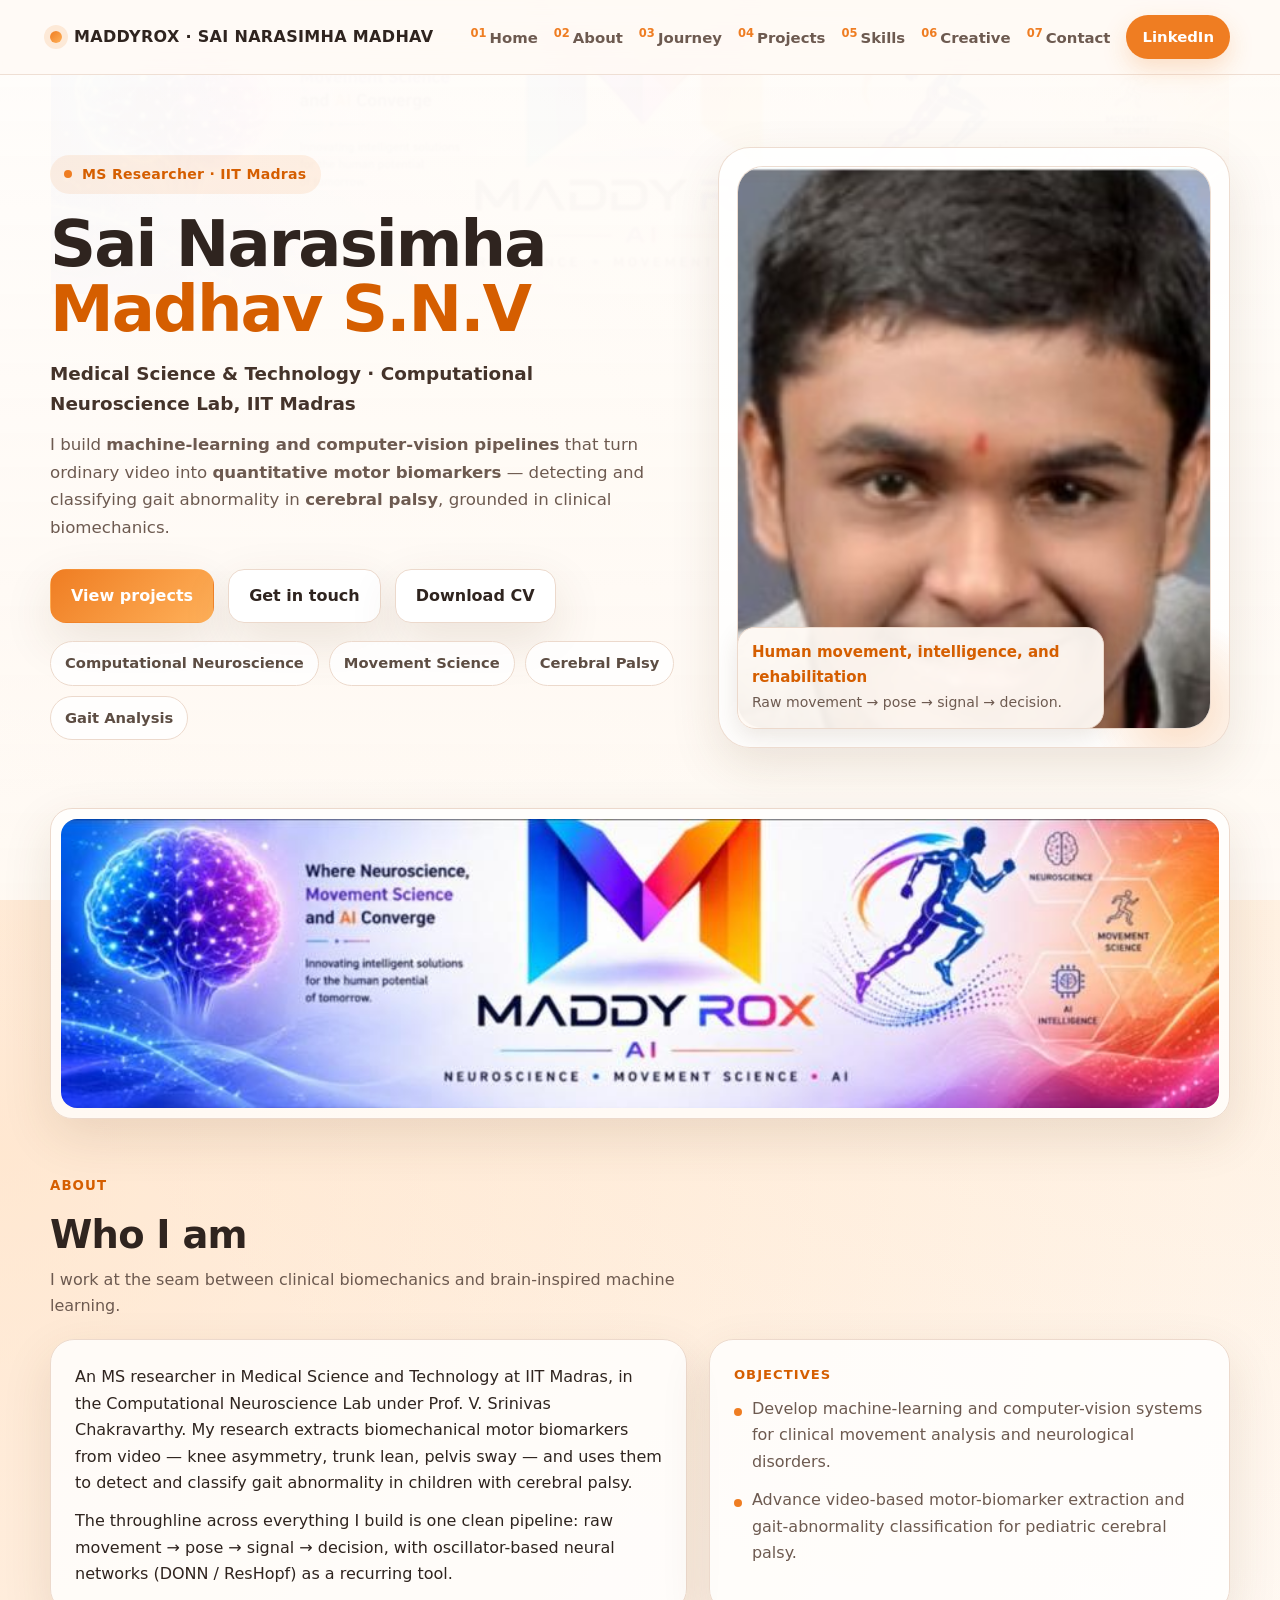
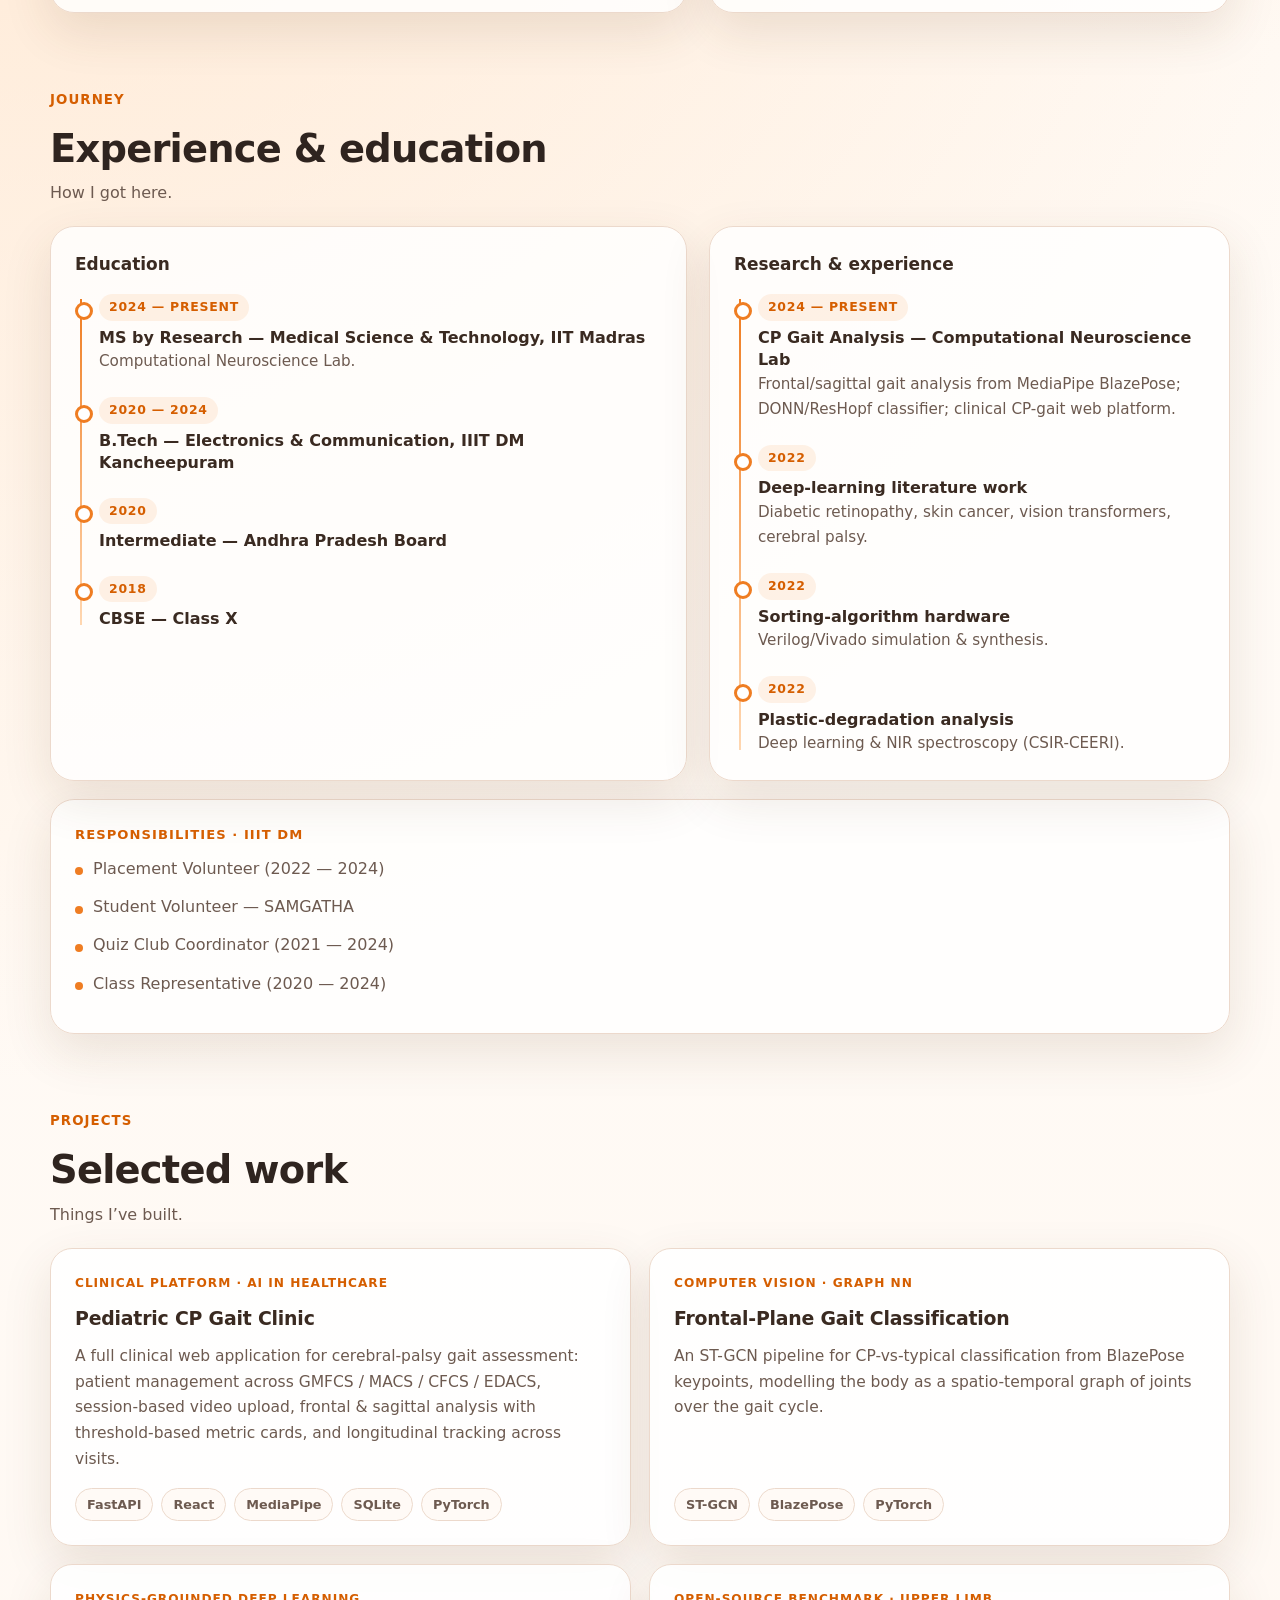
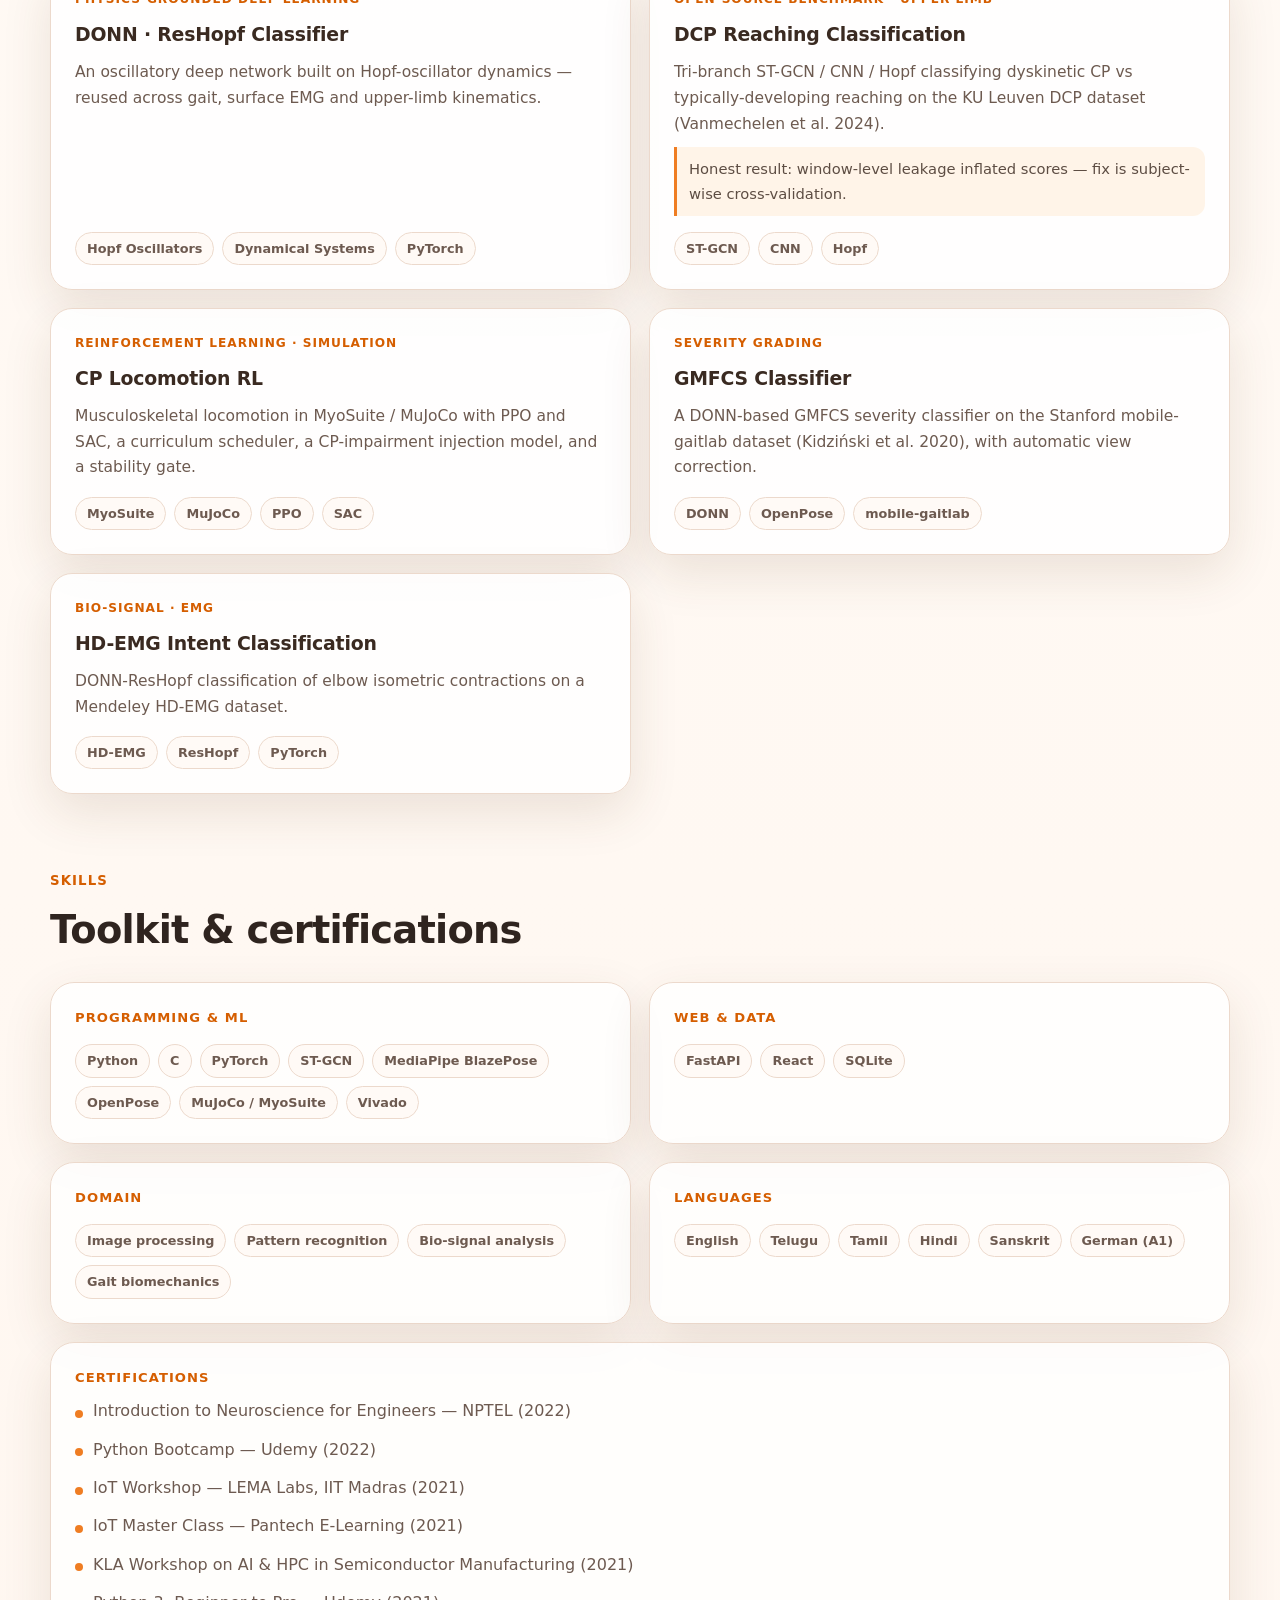
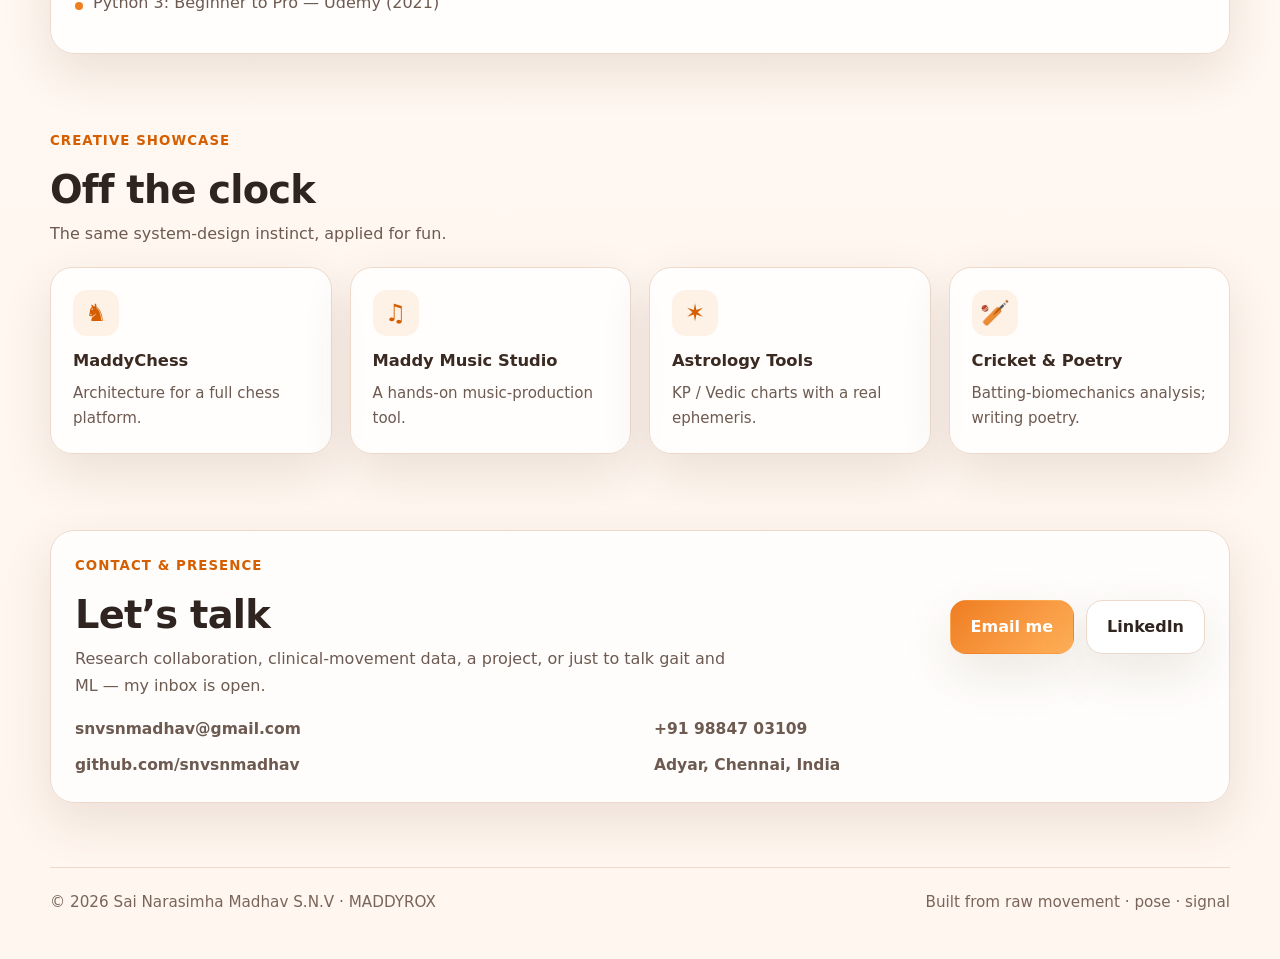
==== commit eb6acb87: "Restyle portfolio to white-and-orange MADDYROX theme; add profile photo and banner; fix LinkedIn URL" ====
--- a/index.html
+++ b/index.html
@@ -1,418 +1,664 @@
 <!DOCTYPE html>
 <html lang="en">
 <head>
-<meta charset="UTF-8" />
-<meta name="viewport" content="width=device-width, initial-scale=1" />
-<title>Sai Narasimha Madhav S.N.V — Portfolio</title>
-<meta name="description" content="Sai Narasimha Madhav S.N.V — MS Researcher at IIT Madras building ML and computer-vision pipelines for cerebral-palsy gait analysis." />
-<meta property="og:title" content="Sai Narasimha Madhav S.N.V — Portfolio" />
-<meta property="og:description" content="ML & computer vision for clinical movement — turning video into motor biomarkers for cerebral-palsy gait analysis at IIT Madras." />
-<meta property="og:type" content="website" />
-<link rel="preconnect" href="https://fonts.googleapis.com" />
-<link rel="preconnect" href="https://fonts.gstatic.com" crossorigin />
-<link href="https://fonts.googleapis.com/css2?family=Space+Grotesk:wght@500;600;700&family=Inter:wght@400;500;600&display=swap" rel="stylesheet" />
-<style>
-  :root{
-    --bg:#060b1a;
-    --bg-2:#0a1430;
-    --ink:#eaf1ff;
-    --ink-2:#9db0d6;
-    --ink-3:#647399;
-    --blue:#4f9bff;
-    --blue-bright:#6cb2ff;
-    --cyan:#49e0ff;
-    --line:rgba(255,255,255,.09);
-    --line-2:rgba(255,255,255,.16);
-    --glass:rgba(255,255,255,.035);
-    --glass-2:rgba(255,255,255,.06);
-    --maxw:1100px;
-    --disp:"Space Grotesk",system-ui,sans-serif;
-    --body:"Inter",system-ui,sans-serif;
-  }
-  *{box-sizing:border-box;margin:0;padding:0;}
-  html{scroll-behavior:smooth;scroll-padding-top:80px;}
-  body{background:var(--bg);color:var(--ink);font-family:var(--body);line-height:1.6;-webkit-font-smoothing:antialiased;overflow-x:hidden;position:relative;}
-  a{color:inherit;text-decoration:none;}
-  ::selection{background:rgba(79,155,255,.35);color:#fff;}
-  .wrap{max-width:var(--maxw);margin:0 auto;padding:0 24px;}
- 
-  /* ===== ambient immersive background ===== */
-  .bgfx{position:fixed;inset:0;z-index:-3;overflow:hidden;background:
-      radial-gradient(1200px 700px at 50% -10%, #102255 0%, transparent 60%),
-      linear-gradient(180deg,#060b1a,#070d22 50%,#060a18);}
-  .aurora{position:absolute;border-radius:50%;filter:blur(70px);opacity:.5;mix-blend-mode:screen;}
-  .a1{width:560px;height:560px;left:-140px;top:-120px;background:radial-gradient(circle,#1e5bff,transparent 70%);animation:drift1 18s ease-in-out infinite;}
-  .a2{width:620px;height:620px;right:-180px;top:120px;background:radial-gradient(circle,#00b3ff,transparent 70%);animation:drift2 22s ease-in-out infinite;}
-  .a3{width:520px;height:520px;left:30%;bottom:-200px;background:radial-gradient(circle,#3b6bff,transparent 70%);animation:drift1 26s ease-in-out infinite reverse;}
-  @keyframes drift1{0%,100%{transform:translate(0,0) scale(1);}50%{transform:translate(60px,40px) scale(1.12);}}
-  @keyframes drift2{0%,100%{transform:translate(0,0) scale(1);}50%{transform:translate(-50px,30px) scale(1.08);}}
-  .grid{position:fixed;inset:0;z-index:-2;opacity:.5;
-    background-image:linear-gradient(var(--line) 1px,transparent 1px),linear-gradient(90deg,var(--line) 1px,transparent 1px);
-    background-size:54px 54px;
-    -webkit-mask-image:radial-gradient(ellipse 100% 70% at 50% 20%,#000 30%,transparent 80%);
-    mask-image:radial-gradient(ellipse 100% 70% at 50% 20%,#000 30%,transparent 80%);}
- 
-  /* ===== nav bar ===== */
-  .bar{position:fixed;top:0;left:0;right:0;z-index:60;height:72px;display:flex;align-items:center;transition:background .3s,border-color .3s;border-bottom:1px solid transparent;}
-  .bar.scrolled{background:rgba(6,11,26,.72);backdrop-filter:blur(14px);border-bottom-color:var(--line);}
-  .bar-in{display:flex;align-items:center;justify-content:space-between;width:100%;}
-  .brand{font-family:var(--disp);font-weight:700;font-size:16px;display:flex;align-items:center;gap:10px;letter-spacing:-.01em;}
-  .brand .dot{width:10px;height:10px;border-radius:50%;background:var(--blue);box-shadow:0 0 14px 2px var(--blue);}
-  .menu-btn{display:inline-flex;align-items:center;gap:11px;font-family:var(--disp);font-weight:600;font-size:14px;color:#fff;background:rgba(79,155,255,.14);border:1px solid var(--line-2);border-radius:12px;padding:10px 16px;cursor:pointer;transition:.2s;}
-  .menu-btn:hover{background:rgba(79,155,255,.26);transform:translateY(-1px);box-shadow:0 8px 24px -10px rgba(79,155,255,.6);}
-  .menu-btn .bars{display:inline-flex;flex-direction:column;gap:3px;}
-  .menu-btn .bars i{width:18px;height:2px;background:#fff;border-radius:2px;}
- 
-  /* ===== fullscreen menu ===== */
-  .overlay{position:fixed;inset:0;z-index:90;background:linear-gradient(160deg,rgba(7,14,38,.97),rgba(10,24,62,.97));backdrop-filter:blur(10px);opacity:0;visibility:hidden;transition:opacity .4s,visibility .4s;display:flex;flex-direction:column;}
-  .overlay.open{opacity:1;visibility:visible;}
-  .overlay-top{height:72px;display:flex;align-items:center;justify-content:space-between;}
-  .close-btn{width:44px;height:44px;border-radius:12px;background:rgba(255,255,255,.08);border:1px solid var(--line-2);color:#fff;font-size:22px;cursor:pointer;transition:.2s;}
-  .close-btn:hover{background:rgba(255,255,255,.18);transform:rotate(90deg);}
-  .overlay-links{flex:1;display:flex;flex-direction:column;align-items:flex-end;justify-content:center;gap:4px;padding-bottom:50px;}
-  .overlay-links a{font-family:var(--disp);font-weight:700;font-size:clamp(2.1rem,7.5vw,4rem);letter-spacing:-.02em;line-height:1.18;color:#fff;display:inline-flex;align-items:baseline;gap:18px;opacity:0;transform:translateX(40px);transition:color .2s,transform .2s;}
-  .overlay.open .overlay-links a{animation:linkIn .5s forwards;}
-  .overlay-links a:nth-child(1){animation-delay:.06s;}
-  .overlay-links a:nth-child(2){animation-delay:.12s;}
-  .overlay-links a:nth-child(3){animation-delay:.18s;}
-  .overlay-links a:nth-child(4){animation-delay:.24s;}
-  .overlay-links a:nth-child(5){animation-delay:.30s;}
-  .overlay-links a:nth-child(6){animation-delay:.36s;}
-  .overlay-links a:nth-child(7){animation-delay:.42s;}
-  @keyframes linkIn{to{opacity:1;transform:none;}}
-  .overlay-links a .n{font-family:var(--body);font-weight:500;font-size:.85rem;color:var(--blue);}
-  .overlay-links a:hover{color:var(--cyan);transform:translateX(-8px);}
-  .overlay-foot{padding-bottom:28px;display:flex;gap:20px;justify-content:flex-end;font-size:13px;color:var(--ink-2);flex-wrap:wrap;}
-  .overlay-foot a:hover{color:#fff;}
- 
-  /* ===== hero ===== */
-  header{min-height:100svh;display:flex;align-items:center;padding:120px 0 80px;}
-  .hero{display:grid;grid-template-columns:1.3fr .7fr;gap:50px;align-items:center;width:100%;}
-  @media(max-width:860px){.hero{grid-template-columns:1fr;gap:36px;text-align:left;}}
-  .anim{opacity:0;transform:translateY(24px);animation:up .8s cubic-bezier(.2,.7,.2,1) forwards;}
-  .d1{animation-delay:.05s;}.d2{animation-delay:.18s;}.d3{animation-delay:.31s;}.d4{animation-delay:.44s;}.d5{animation-delay:.57s;}
-  @keyframes up{to{opacity:1;transform:none;}}
-  .pill{display:inline-flex;align-items:center;gap:9px;font-size:12.5px;font-weight:600;color:var(--blue-bright);background:rgba(79,155,255,.12);border:1px solid var(--line-2);border-radius:30px;padding:7px 15px;}
-  .pill .live{width:8px;height:8px;border-radius:50%;background:var(--cyan);box-shadow:0 0 10px var(--cyan);animation:pulse 2s infinite;}
-  @keyframes pulse{0%,100%{opacity:1;}50%{opacity:.4;}}
-  .hero h1{font-family:var(--disp);font-weight:700;font-size:clamp(2.6rem,7vw,4.6rem);line-height:1.0;letter-spacing:-.03em;margin:20px 0 10px;}
-  .hero h1 .grad{background:linear-gradient(100deg,var(--blue) 0%,var(--cyan) 45%,#fff 90%);background-size:200% auto;-webkit-background-clip:text;background-clip:text;color:transparent;animation:shimmer 6s linear infinite;}
-  @keyframes shimmer{to{background-position:200% center;}}
-  .hero .role{font-family:var(--disp);font-weight:500;color:var(--ink-2);font-size:1.05rem;margin-bottom:18px;}
-  .hero .role b{color:#fff;}
-  .hero p.lede{color:var(--ink-2);max-width:48ch;font-size:1.06rem;}
-  .hero p.lede b{color:#fff;font-weight:600;}
-  .cta{display:flex;gap:13px;margin-top:30px;flex-wrap:wrap;}
-  .btn{font-family:var(--disp);font-weight:600;font-size:14px;padding:13px 22px;border-radius:12px;transition:.2s;display:inline-flex;gap:8px;align-items:center;cursor:pointer;border:1px solid var(--line-2);color:#fff;background:var(--glass);}
-  .btn:hover{border-color:var(--blue);transform:translateY(-2px);}
-  .btn.primary{background:linear-gradient(180deg,var(--blue),#2f72e6);border-color:var(--blue);}
-  .btn.primary:hover{box-shadow:0 14px 34px -12px rgba(79,155,255,.7);}
-  .halo{justify-self:center;position:relative;}
-  .halo::before{content:"";position:absolute;inset:-18px;border-radius:32px;background:conic-gradient(from 0deg,var(--blue),var(--cyan),#fff,var(--blue));filter:blur(26px);opacity:.55;animation:spin 14s linear infinite;}
-  @keyframes spin{to{transform:rotate(360deg);}}
-  .photo{position:relative;width:250px;height:250px;border-radius:26px;object-fit:cover;border:2px solid var(--line-2);background:var(--bg-2);}
-  .photo-fallback{position:relative;width:250px;height:250px;border-radius:26px;display:flex;align-items:center;justify-content:center;font-family:var(--disp);font-weight:700;font-size:6rem;color:var(--blue-bright);background:linear-gradient(160deg,#0e1f4a,#0a1430);border:2px solid var(--line-2);}
- 
-  /* ===== sections ===== */
-  section{padding:88px 0;position:relative;}
-  .head{margin-bottom:42px;}
-  .eyebrow{font-family:var(--disp);font-weight:600;font-size:12.5px;letter-spacing:.18em;text-transform:uppercase;color:var(--blue-bright);display:inline-flex;align-items:center;gap:11px;}
-  .eyebrow::before{content:"";width:26px;height:2px;background:linear-gradient(90deg,var(--blue),var(--cyan));}
-  .head h2{font-family:var(--disp);font-weight:700;font-size:clamp(1.8rem,4vw,2.7rem);letter-spacing:-.02em;margin-top:13px;}
-  .head p{color:var(--ink-3);margin-top:7px;}
- 
-  .panel{background:var(--glass);border:1px solid var(--line);border-radius:18px;padding:24px;backdrop-filter:blur(6px);}
- 
-  /* about */
-  .about{display:grid;grid-template-columns:1.5fr 1fr;gap:34px;}
-  @media(max-width:760px){.about{grid-template-columns:1fr;gap:22px;}}
-  .about .lead{font-family:var(--disp);font-weight:500;font-size:1.25rem;line-height:1.5;color:#fff;margin-bottom:14px;}
-  .about p{color:var(--ink-2);margin-bottom:12px;}
-  .obj h4{font-size:12.5px;text-transform:uppercase;letter-spacing:.08em;color:var(--blue-bright);margin-bottom:13px;font-weight:600;}
-  .obj ul{list-style:none;}
-  .obj li{position:relative;padding-left:22px;color:var(--ink-2);margin-bottom:11px;font-size:.95rem;}
-  .obj li::before{content:"";position:absolute;left:0;top:9px;width:8px;height:8px;border-radius:50%;background:var(--cyan);box-shadow:0 0 8px var(--cyan);}
- 
-  /* journey */
-  .jgrid{display:grid;grid-template-columns:1fr 1fr;gap:30px;}
-  @media(max-width:760px){.jgrid{grid-template-columns:1fr;gap:24px;}}
-  .jcol h3{font-family:var(--disp);font-weight:600;font-size:1.1rem;color:var(--blue-bright);margin-bottom:16px;}
-  .tline{border-left:2px solid var(--line-2);padding-left:22px;}
-  .titem{position:relative;margin-bottom:20px;}
-  .titem:last-child{margin-bottom:0;}
-  .titem::before{content:"";position:absolute;left:-29px;top:5px;width:11px;height:11px;border-radius:50%;background:var(--bg);border:2px solid var(--blue);box-shadow:0 0 10px var(--blue);}
-  .titem .yr{font-size:12px;font-weight:600;color:var(--ink-3);letter-spacing:.02em;}
-  .titem .ti{font-weight:600;color:#fff;}
-  .titem .tx{font-size:.93rem;color:var(--ink-2);}
-  .resp{list-style:none;margin-top:6px;}
-  .resp li{position:relative;padding-left:18px;color:var(--ink-2);margin-bottom:8px;font-size:.94rem;}
-  .resp li::before{content:"\203A";position:absolute;left:2px;color:var(--blue);font-weight:700;}
- 
-  /* projects bento */
-  .pgrid{display:grid;grid-template-columns:repeat(2,1fr);gap:18px;}
-  @media(max-width:760px){.pgrid{grid-template-columns:1fr;}}
-  .card{position:relative;border:1px solid var(--line);border-radius:18px;background:var(--glass);padding:24px;overflow:hidden;transition:transform .25s,border-color .25s;display:flex;flex-direction:column;backdrop-filter:blur(6px);}
-  .card::after{content:"";position:absolute;width:380px;height:380px;left:var(--mx,50%);top:var(--my,50%);transform:translate(-50%,-50%);background:radial-gradient(circle,rgba(79,155,255,.22),transparent 60%);opacity:0;transition:opacity .3s;pointer-events:none;}
-  .card:hover{transform:translateY(-4px);border-color:var(--line-2);}
-  .card:hover::after{opacity:1;}
-  .card.feat{grid-column:1/-1;}
-  @media(max-width:760px){.card.feat{grid-column:auto;}}
-  .card>*{position:relative;z-index:1;}
-  .card .cat{font-family:var(--disp);font-size:11px;font-weight:600;letter-spacing:.1em;text-transform:uppercase;color:var(--blue-bright);margin-bottom:9px;}
-  .card h3{font-family:var(--disp);font-weight:600;font-size:1.3rem;margin-bottom:9px;}
-  .card p{color:var(--ink-2);font-size:.94rem;margin-bottom:14px;}
-  .card .note{font-size:.85rem;color:var(--cyan);background:rgba(73,224,255,.08);border:1px solid rgba(73,224,255,.25);border-radius:9px;padding:9px 12px;margin-bottom:14px;}
-  .tags{display:flex;flex-wrap:wrap;gap:7px;margin-top:auto;}
-  .tag{font-family:var(--disp);font-size:10.5px;color:var(--ink-2);border:1px solid var(--line-2);border-radius:7px;padding:4px 9px;background:rgba(255,255,255,.03);}
- 
-  /* skills */
-  .sgrid{display:grid;grid-template-columns:1fr 1fr;gap:18px;}
-  @media(max-width:760px){.sgrid{grid-template-columns:1fr;}}
-  .sbox h4{font-size:12.5px;text-transform:uppercase;letter-spacing:.07em;color:var(--blue-bright);margin-bottom:12px;font-weight:600;}
-  .chips{display:flex;flex-wrap:wrap;gap:8px;margin-bottom:6px;}
-  .chip{font-size:13px;color:var(--ink);background:rgba(255,255,255,.04);border:1px solid var(--line);border-radius:9px;padding:6px 12px;}
-  .certs{list-style:none;}
-  .certs li{position:relative;padding-left:22px;color:var(--ink-2);margin-bottom:9px;font-size:.93rem;}
-  .certs li::before{content:"\2713";position:absolute;left:0;color:var(--cyan);font-weight:700;}
- 
-  /* creative */
-  .cgrid{display:grid;grid-template-columns:repeat(4,1fr);gap:16px;}
-  @media(max-width:760px){.cgrid{grid-template-columns:repeat(2,1fr);}}
-  @media(max-width:460px){.cgrid{grid-template-columns:1fr;}}
-  .ccard{border:1px solid var(--line);border-radius:16px;background:var(--glass);padding:22px;transition:.22s;text-align:left;}
-  .ccard:hover{border-color:var(--blue);transform:translateY(-3px);box-shadow:0 18px 40px -24px rgba(79,155,255,.6);}
-  .ccard .ic{font-size:1.7rem;margin-bottom:10px;color:var(--blue-bright);}
-  .ccard h4{font-family:var(--disp);font-weight:600;font-size:1.02rem;margin-bottom:5px;}
-  .ccard p{color:var(--ink-2);font-size:.9rem;}
- 
-  /* contact */
-  .contact{text-align:center;}
-  .contact h2{font-family:var(--disp);font-weight:700;font-size:clamp(2.1rem,5vw,3.3rem);letter-spacing:-.02em;margin:14px 0;}
-  .contact .sub{color:var(--ink-2);max-width:48ch;margin:0 auto 28px;}
-  .mail{display:inline-block;font-family:var(--disp);font-weight:600;font-size:clamp(1.1rem,2.6vw,1.55rem);color:#fff;background:linear-gradient(180deg,var(--blue),#2f72e6);border-radius:15px;padding:16px 30px;transition:.22s;}
-  .mail:hover{transform:translateY(-3px);box-shadow:0 18px 44px -16px rgba(79,155,255,.7);}
-  .cinfo{display:flex;gap:13px;justify-content:center;flex-wrap:wrap;margin-top:28px;}
-  .cinfo a,.cinfo span{font-size:13px;font-weight:500;color:var(--ink-2);border:1px solid var(--line);border-radius:11px;padding:11px 17px;background:var(--glass);transition:.2s;}
-  .cinfo a:hover{color:#fff;border-color:var(--blue);}
- 
-  footer{border-top:1px solid var(--line);padding:30px 0;}
-  .foot-in{display:flex;justify-content:space-between;gap:14px;flex-wrap:wrap;font-family:var(--disp);font-size:12.5px;color:var(--ink-3);}
- 
-  .rv{opacity:0;transform:translateY(24px);transition:opacity .7s cubic-bezier(.2,.7,.2,1),transform .7s cubic-bezier(.2,.7,.2,1);}
-  .rv.in{opacity:1;transform:none;}
-  @media(prefers-reduced-motion:reduce){
-    .anim,.rv{opacity:1!important;transform:none!important;animation:none!important;}
-    .aurora,.halo::before,.hero h1 .grad,.pill .live{animation:none!important;}
-    html{scroll-behavior:auto;}
-  }
-</style>
-<link rel="stylesheet" href="theme1.css" />
+  <meta charset="UTF-8" />
+  <meta name="viewport" content="width=device-width, initial-scale=1" />
+  <title>Sai Narasimha Madhav S.N.V — Portfolio</title>
+  <meta name="description" content="Sai Narasimha Madhav S.N.V — MS Researcher at IIT Madras building ML and computer-vision pipelines for cerebral-palsy gait analysis." />
+  <meta property="og:type" content="website" />
+  <meta property="og:title" content="Sai Narasimha Madhav S.N.V — Portfolio" />
+  <meta property="og:description" content="ML &amp; computer vision for clinical movement — turning video into motor biomarkers for cerebral-palsy gait analysis at IIT Madras." />
+  <meta property="og:image" content="assets/profile.jpg" />
+  <link rel="icon" href="assets/profile.jpg" />
+  <style>
+    :root{
+      --bg:#fffaf5;
+      --bg-soft:#fff3e6;
+      --card:#ffffffcc;
+      --ink:#2f241f;
+      --muted:#6d5a50;
+      --line:#ecd9cc;
+      --orange:#ef7d22;
+      --orange-deep:#d55e00;
+      --orange-soft:#ffd7b1;
+      --shadow:0 18px 50px rgba(94,57,26,.12);
+      --radius:24px;
+      --max:1180px;
+    }
+
+    *{box-sizing:border-box;margin:0;padding:0}
+    html{scroll-behavior:smooth}
+    body{
+      font-family: Inter, ui-sans-serif, system-ui, -apple-system, BlinkMacSystemFont, "Segoe UI", sans-serif;
+      color:var(--ink);
+      background:
+        radial-gradient(circle at top right, rgba(255,183,102,.28), transparent 28%),
+        radial-gradient(circle at left 20%, rgba(255,215,177,.55), transparent 32%),
+        linear-gradient(180deg, #fffdfb 0%, var(--bg) 42%, #fff6ef 100%);
+      line-height:1.65;
+      overflow-x:hidden;
+      position:relative;
+    }
+    body::before{
+      content:"";
+      position:fixed;
+      inset:0;
+      background:url('assets/banner.jpg') no-repeat center top / min(1200px,92vw) auto;
+      opacity:.10;
+      pointer-events:none;
+      z-index:-2;
+      filter:saturate(1.05);
+    }
+    body::after{
+      content:"";
+      position:fixed;
+      inset:0;
+      background:linear-gradient(180deg, rgba(255,255,255,.82), rgba(255,250,245,.92));
+      z-index:-1;
+      pointer-events:none;
+    }
+    a{text-decoration:none;color:inherit}
+    img{max-width:100%;display:block}
+    .wrap{width:min(var(--max), calc(100% - 32px));margin:0 auto}
+
+    /* ---------- top bar ---------- */
+    .topbar{
+      position:sticky;top:0;z-index:50;
+      backdrop-filter:blur(14px);
+      background:rgba(255,250,245,.84);
+      border-bottom:1px solid rgba(236,217,204,.8);
+    }
+    .topbar .wrap{
+      display:flex;align-items:center;justify-content:space-between;gap:18px;
+      min-height:74px;
+    }
+    .brand{display:flex;align-items:center;gap:12px;font-weight:800;letter-spacing:.02em}
+    .brand-dot{
+      width:12px;height:12px;border-radius:50%;
+      background:linear-gradient(135deg,var(--orange),#ffb15a);
+      box-shadow:0 0 0 6px rgba(239,125,34,.14);
+      flex:0 0 auto;
+    }
+    .brand span{font-size:1rem}
+    nav{display:flex;gap:16px;flex-wrap:wrap;align-items:center}
+    nav a{color:var(--muted);font-weight:600;font-size:.93rem}
+    nav a:hover{color:var(--orange-deep)}
+    nav a .num{color:var(--orange);font-size:.72rem;font-weight:800;vertical-align:super;margin-right:3px}
+    .nav-linkedin{
+      padding:10px 16px;border-radius:999px;background:var(--orange);color:#fff;font-weight:700;
+      box-shadow:0 10px 24px rgba(239,125,34,.22);
+    }
+    .nav-linkedin:hover{color:#fff;background:var(--orange-deep)}
+
+    /* ---------- hero ---------- */
+    .hero{padding:72px 0 52px}
+    .hero-grid{display:grid;grid-template-columns:1.1fr .9fr;gap:42px;align-items:center}
+    .eyebrow{
+      display:inline-flex;align-items:center;gap:10px;
+      padding:8px 14px;border-radius:999px;
+      background:rgba(239,125,34,.10);color:var(--orange-deep);
+      font-weight:700;font-size:.88rem;letter-spacing:.02em;
+      margin-bottom:18px;
+    }
+    .eyebrow::before{content:"";width:8px;height:8px;border-radius:50%;background:var(--orange)}
+    h1{font-size:clamp(2.35rem, 5vw, 4.4rem);line-height:1.02;letter-spacing:-.03em;margin-bottom:16px}
+    .hero h1 .accent{color:var(--orange-deep)}
+    .role{font-size:1.15rem;font-weight:700;color:#44332a;margin-bottom:12px}
+    .lede{font-size:1.04rem;color:var(--muted);max-width:58ch}
+    .hero-actions{display:flex;gap:14px;flex-wrap:wrap;margin:28px 0 18px}
+    .btn{
+      display:inline-flex;align-items:center;justify-content:center;gap:8px;
+      padding:13px 20px;border-radius:16px;border:1px solid var(--line);
+      background:#fff;color:var(--ink);font-weight:700;box-shadow:var(--shadow);
+    }
+    .btn.primary{background:linear-gradient(135deg,var(--orange),#ffb15a);color:#fff;border-color:transparent}
+    .hero-meta{display:flex;gap:10px;flex-wrap:wrap;margin-top:8px}
+    .chip{
+      padding:9px 14px;border-radius:999px;background:rgba(255,255,255,.82);
+      border:1px solid var(--line);color:#5d4d43;font-weight:600;font-size:.92rem;
+    }
+
+    .hero-card{
+      position:relative;background:rgba(255,255,255,.82);border:1px solid rgba(236,217,204,.92);
+      border-radius:32px;padding:18px;box-shadow:var(--shadow);overflow:hidden;
+    }
+    .hero-card::before{
+      content:"";position:absolute;inset:auto -40px -50px auto;width:180px;height:180px;border-radius:50%;
+      background:radial-gradient(circle, rgba(239,125,34,.28), transparent 70%);
+      z-index:0;
+    }
+    .profile-frame{
+      position:relative;z-index:1;
+      border-radius:26px;overflow:hidden;background:#fff;
+      border:1px solid rgba(236,217,204,.92);
+    }
+    .profile-frame img{width:100%;height:auto;object-fit:cover}
+    .card-note{
+      position:absolute;left:18px;bottom:18px;z-index:2;
+      background:rgba(255,250,245,.94);border:1px solid var(--line);
+      border-radius:18px;padding:12px 14px;max-width:72%;box-shadow:0 8px 24px rgba(94,57,26,.12)
+    }
+    .card-note strong{display:block;font-size:.94rem;color:var(--orange-deep)}
+    .card-note span{font-size:.88rem;color:var(--muted)}
+
+    .brand-strip{padding:8px 0 18px}
+    .brand-strip .strip-box{
+      background:rgba(255,255,255,.72);border:1px solid var(--line);box-shadow:var(--shadow);
+      border-radius:22px;padding:10px;
+    }
+    .brand-strip img{border-radius:16px;width:100%;height:auto}
+
+    /* ---------- sections ---------- */
+    section{padding:38px 0;scroll-margin-top:92px}
+    .section-head{margin-bottom:20px}
+    .section-head small{display:block;color:var(--orange-deep);font-weight:800;letter-spacing:.08em;text-transform:uppercase;margin-bottom:6px}
+    .section-head h2{font-size:clamp(1.7rem,3vw,2.5rem);letter-spacing:-.02em}
+    .section-head p{color:var(--muted);max-width:66ch}
+
+    .grid-2{display:grid;grid-template-columns:1.1fr .9fr;gap:22px}
+    .panel{
+      background:var(--card);border:1px solid var(--line);
+      border-radius:var(--radius);padding:24px;box-shadow:var(--shadow);
+    }
+    .panel p + p{margin-top:12px}
+    .panel h3{font-size:1.06rem;color:#3a2a21;margin-bottom:14px}
+    .panel h4{
+      font-size:.82rem;letter-spacing:.08em;text-transform:uppercase;
+      color:var(--orange-deep);margin:0 0 10px;
+    }
+    .focus-list,.highlights,.contact-list,.plain-list{list-style:none}
+    .focus-list li,.highlights li,.contact-list li,.plain-list li{
+      position:relative;padding-left:18px;color:var(--muted);margin-bottom:12px
+    }
+    .focus-list li::before,.highlights li::before,.contact-list li::before,.plain-list li::before{
+      content:"";position:absolute;left:0;top:.72em;width:8px;height:8px;border-radius:50%;background:var(--orange)
+    }
+
+    .cards{display:grid;grid-template-columns:repeat(3,1fr);gap:18px}
+    .mini-card{
+      background:rgba(255,255,255,.82);border:1px solid var(--line);
+      border-radius:22px;padding:22px;box-shadow:var(--shadow);
+    }
+    .mini-card h3{font-size:1.08rem;margin-bottom:8px;color:#3a2a21}
+    .mini-card p{color:var(--muted);font-size:.97rem}
+
+    /* ---------- timeline ---------- */
+    .timeline{list-style:none;position:relative;padding-left:24px}
+    .timeline::before{
+      content:"";position:absolute;left:5px;top:6px;bottom:6px;width:2px;
+      background:linear-gradient(180deg,var(--orange),var(--orange-soft));
+    }
+    .timeline li{position:relative;margin-bottom:22px}
+    .timeline li:last-child{margin-bottom:0}
+    .timeline li::before{
+      content:"";position:absolute;left:-24px;top:.55em;width:12px;height:12px;border-radius:50%;
+      background:#fff;border:3px solid var(--orange);
+    }
+    .tl-date{
+      display:inline-block;font-size:.78rem;font-weight:800;letter-spacing:.06em;text-transform:uppercase;
+      color:var(--orange-deep);background:rgba(239,125,34,.10);
+      padding:3px 10px;border-radius:999px;margin-bottom:6px;
+    }
+    .tl-title{font-weight:700;color:#3a2a21;font-size:1rem;line-height:1.4}
+    .tl-note{color:var(--muted);font-size:.95rem}
+
+    /* ---------- projects ---------- */
+    .proj-grid{display:grid;grid-template-columns:repeat(2,1fr);gap:18px}
+    .proj{
+      background:rgba(255,255,255,.86);border:1px solid var(--line);
+      border-radius:22px;padding:24px;box-shadow:var(--shadow);
+      display:flex;flex-direction:column;gap:10px;
+    }
+    .proj-kicker{
+      font-size:.76rem;font-weight:800;letter-spacing:.08em;text-transform:uppercase;color:var(--orange-deep);
+    }
+    .proj h3{font-size:1.18rem;color:#3a2a21;letter-spacing:-.01em}
+    .proj p{color:var(--muted);font-size:.97rem}
+    .proj .honest{
+      border-left:3px solid var(--orange);background:rgba(255,215,177,.28);
+      padding:10px 12px;border-radius:0 12px 12px 0;font-size:.92rem;color:#5d4d43;
+    }
+    .tags{display:flex;flex-wrap:wrap;gap:8px;margin-top:auto;padding-top:6px}
+    .tag{
+      font-size:.8rem;font-weight:700;color:#6d5a50;background:rgba(255,250,245,.9);
+      border:1px solid var(--line);border-radius:999px;padding:5px 11px;
+    }
+
+    /* ---------- skills ---------- */
+    .skill-grid{display:grid;grid-template-columns:repeat(2,1fr);gap:18px}
+    .skill-grid .panel.span{grid-column:1 / -1}
+
+    /* ---------- creative ---------- */
+    .creative-grid{display:grid;grid-template-columns:repeat(4,1fr);gap:18px}
+    .creative{
+      background:rgba(255,255,255,.82);border:1px solid var(--line);
+      border-radius:22px;padding:22px;box-shadow:var(--shadow);text-align:left;
+    }
+    .glyph{
+      font-size:1.5rem;line-height:1;color:var(--orange-deep);
+      background:rgba(239,125,34,.10);width:46px;height:46px;border-radius:14px;
+      display:flex;align-items:center;justify-content:center;margin-bottom:12px;
+    }
+    .creative h3{font-size:1.02rem;margin-bottom:6px;color:#3a2a21}
+    .creative p{color:var(--muted);font-size:.94rem}
+
+    /* ---------- contact ---------- */
+    .contact-box{display:grid;grid-template-columns:1fr auto;gap:18px;align-items:center}
+    .contact-actions{display:flex;gap:12px;flex-wrap:wrap}
+    .contact-grid{display:grid;grid-template-columns:repeat(2,1fr);gap:10px 28px;margin-top:18px}
+    .contact-grid a,.contact-grid span{color:var(--muted);font-weight:600;font-size:.97rem}
+    .contact-grid a:hover{color:var(--orange-deep)}
+
+    footer{padding:26px 0 44px;color:#7a655a;font-size:.95rem}
+    footer .wrap{border-top:1px solid var(--line);padding-top:22px;display:flex;justify-content:space-between;gap:16px;flex-wrap:wrap}
+
+    @media (max-width: 1000px){
+      .proj-grid,.creative-grid{grid-template-columns:repeat(2,1fr)}
+    }
+    @media (max-width: 920px){
+      .hero-grid,.grid-2,.cards,.contact-box,.skill-grid{grid-template-columns:1fr}
+      .hero{padding-top:54px}
+      .card-note{position:static;max-width:none;margin-top:14px}
+    }
+    @media (max-width: 640px){
+      .topbar .wrap{flex-direction:column;align-items:flex-start;padding:14px 0}
+      nav{gap:12px}
+      .wrap{width:min(var(--max), calc(100% - 22px))}
+      .panel,.mini-card,.proj,.creative{padding:20px}
+      .btn{width:100%}
+      .hero-actions{display:grid;grid-template-columns:1fr}
+      .proj-grid,.creative-grid,.contact-grid{grid-template-columns:1fr}
+    }
+  </style>
 </head>
 <body>
-<div class="bgfx"><span class="aurora a1"></span><span class="aurora a2"></span><span class="aurora a3"></span></div>
-<div class="grid"></div>
- 
-<div class="bar" id="bar">
-  <div class="wrap bar-in">
-    <a class="brand" href="#home"><span class="dot"></span>Sai Narasimha Madhav</a>
-    <button class="menu-btn" id="menuBtn" aria-label="Open menu">Menu <span class="bars"><i></i><i></i><i></i></span></button>
-  </div>
-</div>
- 
-<div class="overlay" id="overlay">
-  <div class="wrap overlay-top">
-    <a class="brand" href="#home"><span class="dot"></span>Sai Narasimha Madhav</a>
-    <button class="close-btn" id="closeBtn" aria-label="Close menu">&times;</button>
-  </div>
-  <div class="wrap overlay-links">
-    <a href="#home"><span class="n">01</span>Home</a>
-    <a href="#about"><span class="n">02</span>About</a>
-    <a href="#journey"><span class="n">03</span>Journey</a>
-    <a href="#projects"><span class="n">04</span>Projects</a>
-    <a href="#skills"><span class="n">05</span>Skills</a>
-    <a href="#creative"><span class="n">06</span>Creative Showcase</a>
-    <a href="#contact"><span class="n">07</span>Contact</a>
-  </div>
-  <div class="wrap overlay-foot">
-    <a href="mailto:snvsnmadhav@gmail.com">snvsnmadhav@gmail.com</a>
-    <a href="https://github.com/snvsnmadhav" target="_blank" rel="noopener">GitHub</a>
-    <a href="https://www.linkedin.com/in/sai-narasimha-madhav-s-n-v-s-n-v-78bb21395/" target="_blank" rel="noopener">LinkedIn</a>
-  </div>
-</div>
- 
-<div class="top-banner"><div class="wrap"><div class="banner-shell"><img src="maddyrox-banner.jpg" alt="MADDYROX AI — Computational Neuroscience, Movement Science and Human Movement Rehabilitation" /></div></div></div>
-<header id="home">
-  <div class="wrap hero">
-    <div>
-      <span class="pill anim d1"><span class="live"></span>MS Researcher · IIT Madras</span>
-      <h1 class="anim d2">Sai Narasimha<br><span class="grad">Madhav S.N.V</span></h1>
-      <p class="role anim d3">Medical Science &amp; Technology · <b>Computational Neuroscience Lab</b>, IIT Madras</p>
-      <p class="lede anim d4">I build <b>machine-learning and computer-vision pipelines</b> that turn ordinary video into <b>quantitative motor biomarkers</b> — detecting and classifying gait abnormality in <b>cerebral palsy</b>, grounded in clinical biomechanics.</p>
-      <div class="cta anim d5">
-        <a class="btn primary" href="#projects">View projects</a>
-        <a class="btn" href="#contact">Get in touch</a>
-        <a class="btn" href="cv.pdf" target="_blank" rel="noopener">Download CV</a>
-        <a class="btn" href="https://www.linkedin.com/in/sai-narasimha-madhav-s-n-v-s-n-v-78bb21395/" target="_blank" rel="noopener">LinkedIn</a>
-      </div>
+  <header class="topbar">
+    <div class="wrap">
+      <a class="brand" href="#home" aria-label="Home">
+        <span class="brand-dot"></span>
+        <span>MADDYROX · SAI NARASIMHA MADHAV</span>
+      </a>
+      <nav>
+        <a href="#home"><span class="num">01</span>Home</a>
+        <a href="#about"><span class="num">02</span>About</a>
+        <a href="#journey"><span class="num">03</span>Journey</a>
+        <a href="#projects"><span class="num">04</span>Projects</a>
+        <a href="#skills"><span class="num">05</span>Skills</a>
+        <a href="#creative"><span class="num">06</span>Creative</a>
+        <a href="#contact"><span class="num">07</span>Contact</a>
+        <a class="nav-linkedin" href="https://www.linkedin.com/in/sai-narasimha-madhav-s-n-v-s-n-v-78bb21395/" target="_blank" rel="noopener noreferrer">LinkedIn</a>
+      </nav>
     </div>
-    <div class="halo anim d3">
-      <img class="photo" src="photo.jpg" alt="Sai Narasimha Madhav S.N.V" onerror="this.outerHTML='&lt;div class=&quot;photo-fallback&quot;&gt;M&lt;/div&gt;';" />
+  </header>
+
+  <main id="home">
+    <!-- ===================== HERO ===================== -->
+    <section class="hero">
+      <div class="wrap hero-grid">
+        <div>
+          <div class="eyebrow">MS Researcher · IIT Madras</div>
+          <h1>Sai Narasimha <span class="accent">Madhav S.N.V</span></h1>
+          <div class="role">Medical Science &amp; Technology · Computational Neuroscience Lab, IIT Madras</div>
+          <p class="lede">
+            I build <strong>machine-learning and computer-vision pipelines</strong> that turn ordinary video into
+            <strong>quantitative motor biomarkers</strong> — detecting and classifying gait abnormality in
+            <strong>cerebral palsy</strong>, grounded in clinical biomechanics.
+          </p>
+          <div class="hero-actions">
+            <a class="btn primary" href="#projects">View projects</a>
+            <a class="btn" href="#contact">Get in touch</a>
+            <a class="btn" href="cv.pdf" target="_blank" rel="noopener noreferrer">Download CV</a>
+          </div>
+          <div class="hero-meta">
+            <span class="chip">Computational Neuroscience</span>
+            <span class="chip">Movement Science</span>
+            <span class="chip">Cerebral Palsy</span>
+            <span class="chip">Gait Analysis</span>
+          </div>
+        </div>
+
+        <div class="hero-card">
+          <div class="profile-frame">
+            <img src="assets/profile.jpg" alt="Sai Narasimha Madhav S.N.V" />
+          </div>
+          <div class="card-note">
+            <strong>Human movement, intelligence, and rehabilitation</strong>
+            <span>Raw movement → pose → signal → decision.</span>
+          </div>
+        </div>
+      </div>
+    </section>
+
+    <section class="brand-strip">
+      <div class="wrap">
+        <div class="strip-box">
+          <img src="assets/banner.jpg" alt="Maddyrox AI banner" />
+        </div>
+      </div>
+    </section>
+
+    <!-- ===================== ABOUT ===================== -->
+    <section id="about">
+      <div class="wrap">
+        <div class="section-head">
+          <small>About</small>
+          <h2>Who I am</h2>
+          <p>I work at the seam between clinical biomechanics and brain-inspired machine learning.</p>
+        </div>
+        <div class="grid-2">
+          <div class="panel">
+            <p>
+              An MS researcher in Medical Science and Technology at IIT Madras, in the Computational Neuroscience Lab
+              under Prof. V. Srinivas Chakravarthy. My research extracts biomechanical motor biomarkers from video —
+              knee asymmetry, trunk lean, pelvis sway — and uses them to detect and classify gait abnormality in
+              children with cerebral palsy.
+            </p>
+            <p>
+              The throughline across everything I build is one clean pipeline: raw movement → pose → signal → decision,
+              with oscillator-based neural networks (DONN / ResHopf) as a recurring tool.
+            </p>
+          </div>
+          <div class="panel">
+            <h4>Objectives</h4>
+            <ul class="focus-list">
+              <li>Develop machine-learning and computer-vision systems for clinical movement analysis and neurological disorders.</li>
+              <li>Advance video-based motor-biomarker extraction and gait-abnormality classification for pediatric cerebral palsy.</li>
+            </ul>
+          </div>
+        </div>
+      </div>
+    </section>
+
+    <!-- ===================== JOURNEY ===================== -->
+    <section id="journey">
+      <div class="wrap">
+        <div class="section-head">
+          <small>Journey</small>
+          <h2>Experience &amp; education</h2>
+          <p>How I got here.</p>
+        </div>
+        <div class="grid-2">
+          <div class="panel">
+            <h3>Education</h3>
+            <ul class="timeline">
+              <li>
+                <span class="tl-date">2024 — present</span>
+                <div class="tl-title">MS by Research — Medical Science &amp; Technology, IIT Madras</div>
+                <div class="tl-note">Computational Neuroscience Lab.</div>
+              </li>
+              <li>
+                <span class="tl-date">2020 — 2024</span>
+                <div class="tl-title">B.Tech — Electronics &amp; Communication, IIIT DM Kancheepuram</div>
+              </li>
+              <li>
+                <span class="tl-date">2020</span>
+                <div class="tl-title">Intermediate — Andhra Pradesh Board</div>
+              </li>
+              <li>
+                <span class="tl-date">2018</span>
+                <div class="tl-title">CBSE — Class X</div>
+              </li>
+            </ul>
+          </div>
+          <div class="panel">
+            <h3>Research &amp; experience</h3>
+            <ul class="timeline">
+              <li>
+                <span class="tl-date">2024 — present</span>
+                <div class="tl-title">CP Gait Analysis — Computational Neuroscience Lab</div>
+                <div class="tl-note">Frontal/sagittal gait analysis from MediaPipe BlazePose; DONN/ResHopf classifier; clinical CP-gait web platform.</div>
+              </li>
+              <li>
+                <span class="tl-date">2022</span>
+                <div class="tl-title">Deep-learning literature work</div>
+                <div class="tl-note">Diabetic retinopathy, skin cancer, vision transformers, cerebral palsy.</div>
+              </li>
+              <li>
+                <span class="tl-date">2022</span>
+                <div class="tl-title">Sorting-algorithm hardware</div>
+                <div class="tl-note">Verilog/Vivado simulation &amp; synthesis.</div>
+              </li>
+              <li>
+                <span class="tl-date">2022</span>
+                <div class="tl-title">Plastic-degradation analysis</div>
+                <div class="tl-note">Deep learning &amp; NIR spectroscopy (CSIR-CEERI).</div>
+              </li>
+            </ul>
+          </div>
+        </div>
+
+        <div class="panel" style="margin-top:18px">
+          <h4>Responsibilities · IIIT DM</h4>
+          <ul class="focus-list" style="margin-bottom:0">
+            <li>Placement Volunteer (2022 — 2024)</li>
+            <li>Student Volunteer — SAMGATHA</li>
+            <li>Quiz Club Coordinator (2021 — 2024)</li>
+            <li>Class Representative (2020 — 2024)</li>
+          </ul>
+        </div>
+      </div>
+    </section>
+
+    <!-- ===================== PROJECTS ===================== -->
+    <section id="projects">
+      <div class="wrap">
+        <div class="section-head">
+          <small>Projects</small>
+          <h2>Selected work</h2>
+          <p>Things I’ve built.</p>
+        </div>
+        <div class="proj-grid">
+          <article class="proj">
+            <div class="proj-kicker">Clinical Platform · AI in Healthcare</div>
+            <h3>Pediatric CP Gait Clinic</h3>
+            <p>
+              A full clinical web application for cerebral-palsy gait assessment: patient management across
+              GMFCS / MACS / CFCS / EDACS, session-based video upload, frontal &amp; sagittal analysis with
+              threshold-based metric cards, and longitudinal tracking across visits.
+            </p>
+            <div class="tags">
+              <span class="tag">FastAPI</span><span class="tag">React</span><span class="tag">MediaPipe</span>
+              <span class="tag">SQLite</span><span class="tag">PyTorch</span>
+            </div>
+          </article>
+
+          <article class="proj">
+            <div class="proj-kicker">Computer Vision · Graph NN</div>
+            <h3>Frontal-Plane Gait Classification</h3>
+            <p>
+              An ST-GCN pipeline for CP-vs-typical classification from BlazePose keypoints, modelling the body as a
+              spatio-temporal graph of joints over the gait cycle.
+            </p>
+            <div class="tags">
+              <span class="tag">ST-GCN</span><span class="tag">BlazePose</span><span class="tag">PyTorch</span>
+            </div>
+          </article>
+
+          <article class="proj">
+            <div class="proj-kicker">Physics-Grounded Deep Learning</div>
+            <h3>DONN · ResHopf Classifier</h3>
+            <p>
+              An oscillatory deep network built on Hopf-oscillator dynamics — reused across gait, surface EMG and
+              upper-limb kinematics.
+            </p>
+            <div class="tags">
+              <span class="tag">Hopf Oscillators</span><span class="tag">Dynamical Systems</span><span class="tag">PyTorch</span>
+            </div>
+          </article>
+
+          <article class="proj">
+            <div class="proj-kicker">Open-Source Benchmark · Upper Limb</div>
+            <h3>DCP Reaching Classification</h3>
+            <p>
+              Tri-branch ST-GCN / CNN / Hopf classifying dyskinetic CP vs typically-developing reaching on the
+              KU Leuven DCP dataset (Vanmechelen et al. 2024).
+            </p>
+            <div class="honest">
+              Honest result: window-level leakage inflated scores — fix is subject-wise cross-validation.
+            </div>
+            <div class="tags">
+              <span class="tag">ST-GCN</span><span class="tag">CNN</span><span class="tag">Hopf</span>
+            </div>
+          </article>
+
+          <article class="proj">
+            <div class="proj-kicker">Reinforcement Learning · Simulation</div>
+            <h3>CP Locomotion RL</h3>
+            <p>
+              Musculoskeletal locomotion in MyoSuite / MuJoCo with PPO and SAC, a curriculum scheduler,
+              a CP-impairment injection model, and a stability gate.
+            </p>
+            <div class="tags">
+              <span class="tag">MyoSuite</span><span class="tag">MuJoCo</span><span class="tag">PPO</span><span class="tag">SAC</span>
+            </div>
+          </article>
+
+          <article class="proj">
+            <div class="proj-kicker">Severity Grading</div>
+            <h3>GMFCS Classifier</h3>
+            <p>
+              A DONN-based GMFCS severity classifier on the Stanford mobile-gaitlab dataset (Kidziński et al. 2020),
+              with automatic view correction.
+            </p>
+            <div class="tags">
+              <span class="tag">DONN</span><span class="tag">OpenPose</span><span class="tag">mobile-gaitlab</span>
+            </div>
+          </article>
+
+          <article class="proj">
+            <div class="proj-kicker">Bio-Signal · EMG</div>
+            <h3>HD-EMG Intent Classification</h3>
+            <p>
+              DONN-ResHopf classification of elbow isometric contractions on a Mendeley HD-EMG dataset.
+            </p>
+            <div class="tags">
+              <span class="tag">HD-EMG</span><span class="tag">ResHopf</span><span class="tag">PyTorch</span>
+            </div>
+          </article>
+        </div>
+      </div>
+    </section>
+
+    <!-- ===================== SKILLS ===================== -->
+    <section id="skills">
+      <div class="wrap">
+        <div class="section-head">
+          <small>Skills</small>
+          <h2>Toolkit &amp; certifications</h2>
+        </div>
+        <div class="skill-grid">
+          <div class="panel">
+            <h4>Programming &amp; ML</h4>
+            <div class="tags" style="margin-top:0">
+              <span class="tag">Python</span><span class="tag">C</span><span class="tag">PyTorch</span>
+              <span class="tag">ST-GCN</span><span class="tag">MediaPipe BlazePose</span><span class="tag">OpenPose</span>
+              <span class="tag">MuJoCo / MyoSuite</span><span class="tag">Vivado</span>
+            </div>
+          </div>
+          <div class="panel">
+            <h4>Web &amp; data</h4>
+            <div class="tags" style="margin-top:0">
+              <span class="tag">FastAPI</span><span class="tag">React</span><span class="tag">SQLite</span>
+            </div>
+          </div>
+          <div class="panel">
+            <h4>Domain</h4>
+            <div class="tags" style="margin-top:0">
+              <span class="tag">Image processing</span><span class="tag">Pattern recognition</span>
+              <span class="tag">Bio-signal analysis</span><span class="tag">Gait biomechanics</span>
+            </div>
+          </div>
+          <div class="panel">
+            <h4>Languages</h4>
+            <div class="tags" style="margin-top:0">
+              <span class="tag">English</span><span class="tag">Telugu</span><span class="tag">Tamil</span>
+              <span class="tag">Hindi</span><span class="tag">Sanskrit</span><span class="tag">German (A1)</span>
+            </div>
+          </div>
+          <div class="panel span">
+            <h4>Certifications</h4>
+            <ul class="focus-list" style="margin-bottom:0">
+              <li>Introduction to Neuroscience for Engineers — NPTEL (2022)</li>
+              <li>Python Bootcamp — Udemy (2022)</li>
+              <li>IoT Workshop — LEMA Labs, IIT Madras (2021)</li>
+              <li>IoT Master Class — Pantech E-Learning (2021)</li>
+              <li>KLA Workshop on AI &amp; HPC in Semiconductor Manufacturing (2021)</li>
+              <li>Python 3: Beginner to Pro — Udemy (2021)</li>
+            </ul>
+          </div>
+        </div>
+      </div>
+    </section>
+
+    <!-- ===================== CREATIVE ===================== -->
+    <section id="creative">
+      <div class="wrap">
+        <div class="section-head">
+          <small>Creative Showcase</small>
+          <h2>Off the clock</h2>
+          <p>The same system-design instinct, applied for fun.</p>
+        </div>
+        <div class="creative-grid">
+          <article class="creative">
+            <div class="glyph">♞</div>
+            <h3>MaddyChess</h3>
+            <p>Architecture for a full chess platform.</p>
+          </article>
+          <article class="creative">
+            <div class="glyph">♫</div>
+            <h3>Maddy Music Studio</h3>
+            <p>A hands-on music-production tool.</p>
+          </article>
+          <article class="creative">
+            <div class="glyph">✶</div>
+            <h3>Astrology Tools</h3>
+            <p>KP / Vedic charts with a real ephemeris.</p>
+          </article>
+          <article class="creative">
+            <div class="glyph">🏏</div>
+            <h3>Cricket &amp; Poetry</h3>
+            <p>Batting-biomechanics analysis; writing poetry.</p>
+          </article>
+        </div>
+      </div>
+    </section>
+
+    <!-- ===================== CONTACT ===================== -->
+    <section id="contact">
+      <div class="wrap">
+        <div class="panel">
+          <div class="contact-box">
+            <div>
+              <div class="section-head" style="margin-bottom:0">
+                <small>Contact &amp; Presence</small>
+                <h2>Let’s talk</h2>
+                <p>
+                  Research collaboration, clinical-movement data, a project, or just to talk gait and ML —
+                  my inbox is open.
+                </p>
+              </div>
+            </div>
+            <div class="contact-actions">
+              <a class="btn primary" href="mailto:snvsnmadhav@gmail.com">Email me</a>
+              <a class="btn" href="https://www.linkedin.com/in/sai-narasimha-madhav-s-n-v-s-n-v-78bb21395/" target="_blank" rel="noopener noreferrer">LinkedIn</a>
+            </div>
+          </div>
+          <div class="contact-grid">
+            <a href="mailto:snvsnmadhav@gmail.com">snvsnmadhav@gmail.com</a>
+            <a href="tel:+919884703109">+91 98847 03109</a>
+            <a href="https://github.com/snvsnmadhav" target="_blank" rel="noopener noreferrer">github.com/snvsnmadhav</a>
+            <span>Adyar, Chennai, India</span>
+          </div>
+        </div>
+      </div>
+    </section>
+  </main>
+
+  <footer>
+    <div class="wrap">
+      <div>© 2026 Sai Narasimha Madhav S.N.V · MADDYROX</div>
+      <div>Built from raw movement · pose · signal</div>
     </div>
-  </div>
-</header>
- 
-<section id="about">
-  <div class="wrap">
-    <div class="head rv"><span class="eyebrow">About</span><h2>Who I am</h2></div>
-    <div class="about">
-      <div class="rv">
-        <p class="lead">I work at the seam between clinical biomechanics and brain-inspired machine learning.</p>
-        <p>An MS researcher in Medical Science and Technology at IIT Madras, in the Computational Neuroscience Lab under Prof. V. Srinivas Chakravarthy. My research extracts biomechanical motor biomarkers from video — knee asymmetry, trunk lean, pelvis sway — and uses them to detect and classify gait abnormality in children with cerebral palsy.</p>
-        <p>The throughline across everything I build is one clean pipeline: raw movement → pose → signal → decision, with oscillator-based neural networks (DONN / ResHopf) as a recurring tool.</p>
-      </div>
-      <div class="obj panel rv">
-        <h4>Objectives</h4>
-        <ul>
-          <li>Develop machine-learning and computer-vision systems for clinical movement analysis and neurological disorders.</li>
-          <li>Advance video-based motor-biomarker extraction and gait-abnormality classification for pediatric cerebral palsy.</li>
-        </ul>
-      </div>
-    </div>
-  </div>
-</section>
- 
-<section id="journey">
-  <div class="wrap">
-    <div class="head rv"><span class="eyebrow">Journey</span><h2>Experience &amp; education</h2><p>How I got here.</p></div>
-    <div class="jgrid">
-      <div class="jcol rv">
-        <h3>Education</h3>
-        <div class="tline">
-          <div class="titem"><div class="yr">2024 — present</div><div class="ti">MS by Research — Medical Science &amp; Technology, IIT Madras</div><div class="tx">CGPA 8.0 · Computational Neuroscience Lab.</div></div>
-          <div class="titem"><div class="yr">2020 — 2024</div><div class="ti">B.Tech — Electronics &amp; Communication, IIIT DM Kancheepuram</div><div class="tx">CGPA 8.13.</div></div>
-          <div class="titem"><div class="yr">2020</div><div class="ti">Intermediate — Andhra Pradesh Board</div><div class="tx">74%.</div></div>
-          <div class="titem"><div class="yr">2018</div><div class="ti">CBSE — Class X</div><div class="tx">76.4%.</div></div>
-        </div>
-      </div>
-      <div class="jcol rv">
-        <h3>Research &amp; experience</h3>
-        <div class="tline">
-          <div class="titem"><div class="yr">2024 — present</div><div class="ti">CP Gait Analysis — Computational Neuroscience Lab</div><div class="tx">Frontal/sagittal gait analysis from MediaPipe BlazePose; DONN/ResHopf classifier; clinical CP-gait web platform.</div></div>
-          <div class="titem"><div class="yr">2022</div><div class="ti">Deep-learning literature work</div><div class="tx">Diabetic retinopathy, skin cancer, vision transformers, cerebral palsy (Mentor: Dr. Priyanka Kokil).</div></div>
-          <div class="titem"><div class="yr">2022</div><div class="ti">Sorting-algorithm hardware</div><div class="tx">Verilog/Vivado simulation &amp; synthesis (Mentor: Dr. Binsu J. Kailath).</div></div>
-          <div class="titem"><div class="yr">2022</div><div class="ti">Plastic-degradation analysis</div><div class="tx">Deep learning &amp; NIR spectroscopy (Mentor: Dr. Madan Kumar Lakshmanan, CSIR-CEERI).</div></div>
-        </div>
-        <h3 style="margin-top:24px;">Responsibilities · IIIT DM</h3>
-        <ul class="resp">
-          <li>Placement Volunteer (2022 — 2024)</li>
-          <li>Student Volunteer — SAMGATHA</li>
-          <li>Quiz Club Coordinator (2021 — 2024)</li>
-          <li>Class Representative (2020 — 2024)</li>
-        </ul>
-      </div>
-    </div>
-  </div>
-</section>
- 
-<section id="projects">
-  <div class="wrap">
-    <div class="head rv"><span class="eyebrow">Projects</span><h2>Selected work</h2><p>Things I&rsquo;ve built.</p></div>
-    <div class="pgrid" id="pgrid">
-      <div class="card feat rv"><div class="cat">Clinical Platform · AI in Healthcare</div><h3>Pediatric CP Gait Clinic</h3><p>A full clinical web application for cerebral-palsy gait assessment: patient management across GMFCS / MACS / CFCS / EDACS, session-based video upload, frontal &amp; sagittal analysis with threshold-based metric cards, and longitudinal tracking across visits.</p><div class="tags"><span class="tag">FastAPI</span><span class="tag">React</span><span class="tag">MediaPipe</span><span class="tag">SQLite</span><span class="tag">PyTorch</span></div></div>
-      <div class="card rv"><div class="cat">Computer Vision · Graph NN</div><h3>Frontal-Plane Gait Classification</h3><p>An ST-GCN pipeline for CP-vs-typical classification from BlazePose keypoints, modelling the body as a spatio-temporal graph of joints over the gait cycle.</p><div class="tags"><span class="tag">ST-GCN</span><span class="tag">BlazePose</span><span class="tag">PyTorch</span></div></div>
-      <div class="card rv"><div class="cat">Physics-Grounded Deep Learning</div><h3>DONN · ResHopf Classifier</h3><p>An oscillatory deep network built on Hopf-oscillator dynamics — reused across gait, surface EMG and upper-limb kinematics.</p><div class="tags"><span class="tag">Hopf Oscillators</span><span class="tag">Dynamical Systems</span><span class="tag">PyTorch</span></div></div>
-      <div class="card rv"><div class="cat">Open-Source Benchmark · Upper Limb</div><h3>DCP Reaching Classification</h3><p>Tri-branch ST-GCN / CNN / Hopf classifying dyskinetic CP vs typically-developing reaching on the KU Leuven DCP dataset (Vanmechelen et al. 2024).</p><div class="note">Honest result: window-level leakage inflated scores — fix is subject-wise cross-validation.</div><div class="tags"><span class="tag">ST-GCN</span><span class="tag">CNN</span><span class="tag">Hopf</span></div></div>
-      <div class="card rv"><div class="cat">Reinforcement Learning · Simulation</div><h3>CP Locomotion RL</h3><p>Musculoskeletal locomotion in MyoSuite / MuJoCo with PPO and SAC, a curriculum scheduler, a CP-impairment injection model, and a stability gate.</p><div class="tags"><span class="tag">MyoSuite</span><span class="tag">MuJoCo</span><span class="tag">PPO</span><span class="tag">SAC</span></div></div>
-      <div class="card rv"><div class="cat">Severity Grading</div><h3>GMFCS Classifier</h3><p>A DONN-based GMFCS severity classifier on the Stanford mobile-gaitlab dataset (Kidzi&#324;ski et al. 2020), with automatic view correction.</p><div class="tags"><span class="tag">DONN</span><span class="tag">OpenPose</span><span class="tag">mobile-gaitlab</span></div></div>
-      <div class="card rv"><div class="cat">Bio-Signal · EMG</div><h3>HD-EMG Intent Classification</h3><p>DONN-ResHopf classification of elbow isometric contractions on a Mendeley HD-EMG dataset.</p><div class="tags"><span class="tag">HD-EMG</span><span class="tag">ResHopf</span><span class="tag">PyTorch</span></div></div>
-    </div>
-  </div>
-</section>
- 
-<section id="skills">
-  <div class="wrap">
-    <div class="head rv"><span class="eyebrow">Skills</span><h2>Toolkit &amp; certifications</h2></div>
-    <div class="sgrid">
-      <div class="sbox panel rv">
-        <h4>Programming &amp; ML</h4>
-        <div class="chips"><span class="chip">Python</span><span class="chip">C</span><span class="chip">PyTorch</span><span class="chip">ST-GCN</span><span class="chip">MediaPipe BlazePose</span><span class="chip">OpenPose</span><span class="chip">MuJoCo / MyoSuite</span><span class="chip">Vivado</span></div>
-        <h4 style="margin-top:16px;">Web &amp; data</h4>
-        <div class="chips"><span class="chip">FastAPI</span><span class="chip">React</span><span class="chip">SQLite</span></div>
-        <h4 style="margin-top:16px;">Domain</h4>
-        <div class="chips"><span class="chip">Image processing</span><span class="chip">Pattern recognition</span><span class="chip">Bio-signal analysis</span><span class="chip">Gait biomechanics</span></div>
-        <h4 style="margin-top:16px;">Languages</h4>
-        <div class="chips"><span class="chip">English</span><span class="chip">Telugu</span><span class="chip">Tamil</span><span class="chip">Hindi</span><span class="chip">Sanskrit</span><span class="chip">German (A1)</span></div>
-      </div>
-      <div class="sbox panel rv">
-        <h4>Certifications</h4>
-        <ul class="certs">
-          <li>Introduction to Neuroscience for Engineers — NPTEL (2022)</li>
-          <li>Python Bootcamp — Udemy (2022)</li>
-          <li>IoT Workshop — LEMA Labs, IIT Madras (2021)</li>
-          <li>IoT Master Class — Pantech E-Learning (2021)</li>
-          <li>KLA Workshop on AI &amp; HPC in Semiconductor Manufacturing (2021)</li>
-          <li>Python 3: Beginner to Pro — Udemy (2021)</li>
-        </ul>
-      </div>
-    </div>
-  </div>
-</section>
- 
-<section id="creative">
-  <div class="wrap">
-    <div class="head rv"><span class="eyebrow">Creative Showcase</span><h2>Off the clock</h2><p>The same system-design instinct, applied for fun.</p></div>
-    <div class="cgrid">
-      <div class="ccard rv"><div class="ic">&#9822;</div><h4>MaddyChess</h4><p>Architecture for a full chess platform.</p></div>
-      <div class="ccard rv"><div class="ic">&#9835;</div><h4>Maddy Music Studio</h4><p>A hands-on music-production tool.</p></div>
-      <div class="ccard rv"><div class="ic">&#10038;</div><h4>Astrology Tools</h4><p>KP / Vedic charts with a real ephemeris.</p></div>
-      <div class="ccard rv"><div class="ic">&#127951;</div><h4>Cricket &amp; Poetry</h4><p>Batting-biomechanics analysis; writing poetry.</p></div>
-    </div>
-  </div>
-</section>
- 
-<section id="contact" class="contact">
-  <div class="wrap">
-    <span class="eyebrow" style="justify-content:center;">Contact</span>
-    <h2>Let&rsquo;s talk</h2>
-    <p class="sub">Research collaboration, clinical-movement data, a project, or just to talk gait and ML — my inbox is open.</p>
-    <a class="mail" href="mailto:snvsnmadhav@gmail.com">snvsnmadhav@gmail.com</a>
-    <div class="cinfo">
-      <span>+91 98847 03109</span>
-      <a href="https://github.com/snvsnmadhav" target="_blank" rel="noopener">github.com/snvsnmadhav</a>
-      <!-- TODO: paste your LinkedIn URL between the quotes -->
-      <a href="https://www.linkedin.com/in/sai-narasimha-madhav-s-n-v-s-n-v-78bb21395/" target="_blank" rel="noopener">LinkedIn</a>
-      <span>Adyar, Chennai, India</span>
-    </div>
-  </div>
-</section>
- 
-<footer>
-  <div class="wrap foot-in">
-    <span>&copy; 2026 Sai Narasimha Madhav S.N.V</span>
-    <span>Built from raw movement · pose · signal</span>
-  </div>
-</footer>
- 
-<script>
-  var bar=document.getElementById('bar');
-  addEventListener('scroll',function(){bar.classList.toggle('scrolled',scrollY>16);});
- 
-  var overlay=document.getElementById('overlay');
-  function openMenu(){overlay.classList.add('open');document.body.style.overflow='hidden';}
-  function closeMenu(){overlay.classList.remove('open');document.body.style.overflow='';}
-  document.getElementById('menuBtn').addEventListener('click',openMenu);
-  document.getElementById('closeBtn').addEventListener('click',closeMenu);
-  overlay.querySelectorAll('.overlay-links a').forEach(function(a){a.addEventListener('click',closeMenu);});
-  document.addEventListener('keydown',function(e){if(e.key==='Escape')closeMenu();});
- 
-  var io=new IntersectionObserver(function(es){es.forEach(function(e){if(e.isIntersecting){e.target.classList.add('in');io.unobserve(e.target);}});},{threshold:.12});
-  document.querySelectorAll('.rv').forEach(function(el){io.observe(el);});
- 
-  // cursor-follow glow on project cards
-  var grid=document.getElementById('pgrid');
-  if(grid){grid.querySelectorAll('.card').forEach(function(c){
-    c.addEventListener('mousemove',function(e){var r=c.getBoundingClientRect();c.style.setProperty('--mx',(e.clientX-r.left)+'px');c.style.setProperty('--my',(e.clientY-r.top)+'px');});
-  });}
-</script>
+  </footer>
 </body>
 </html>
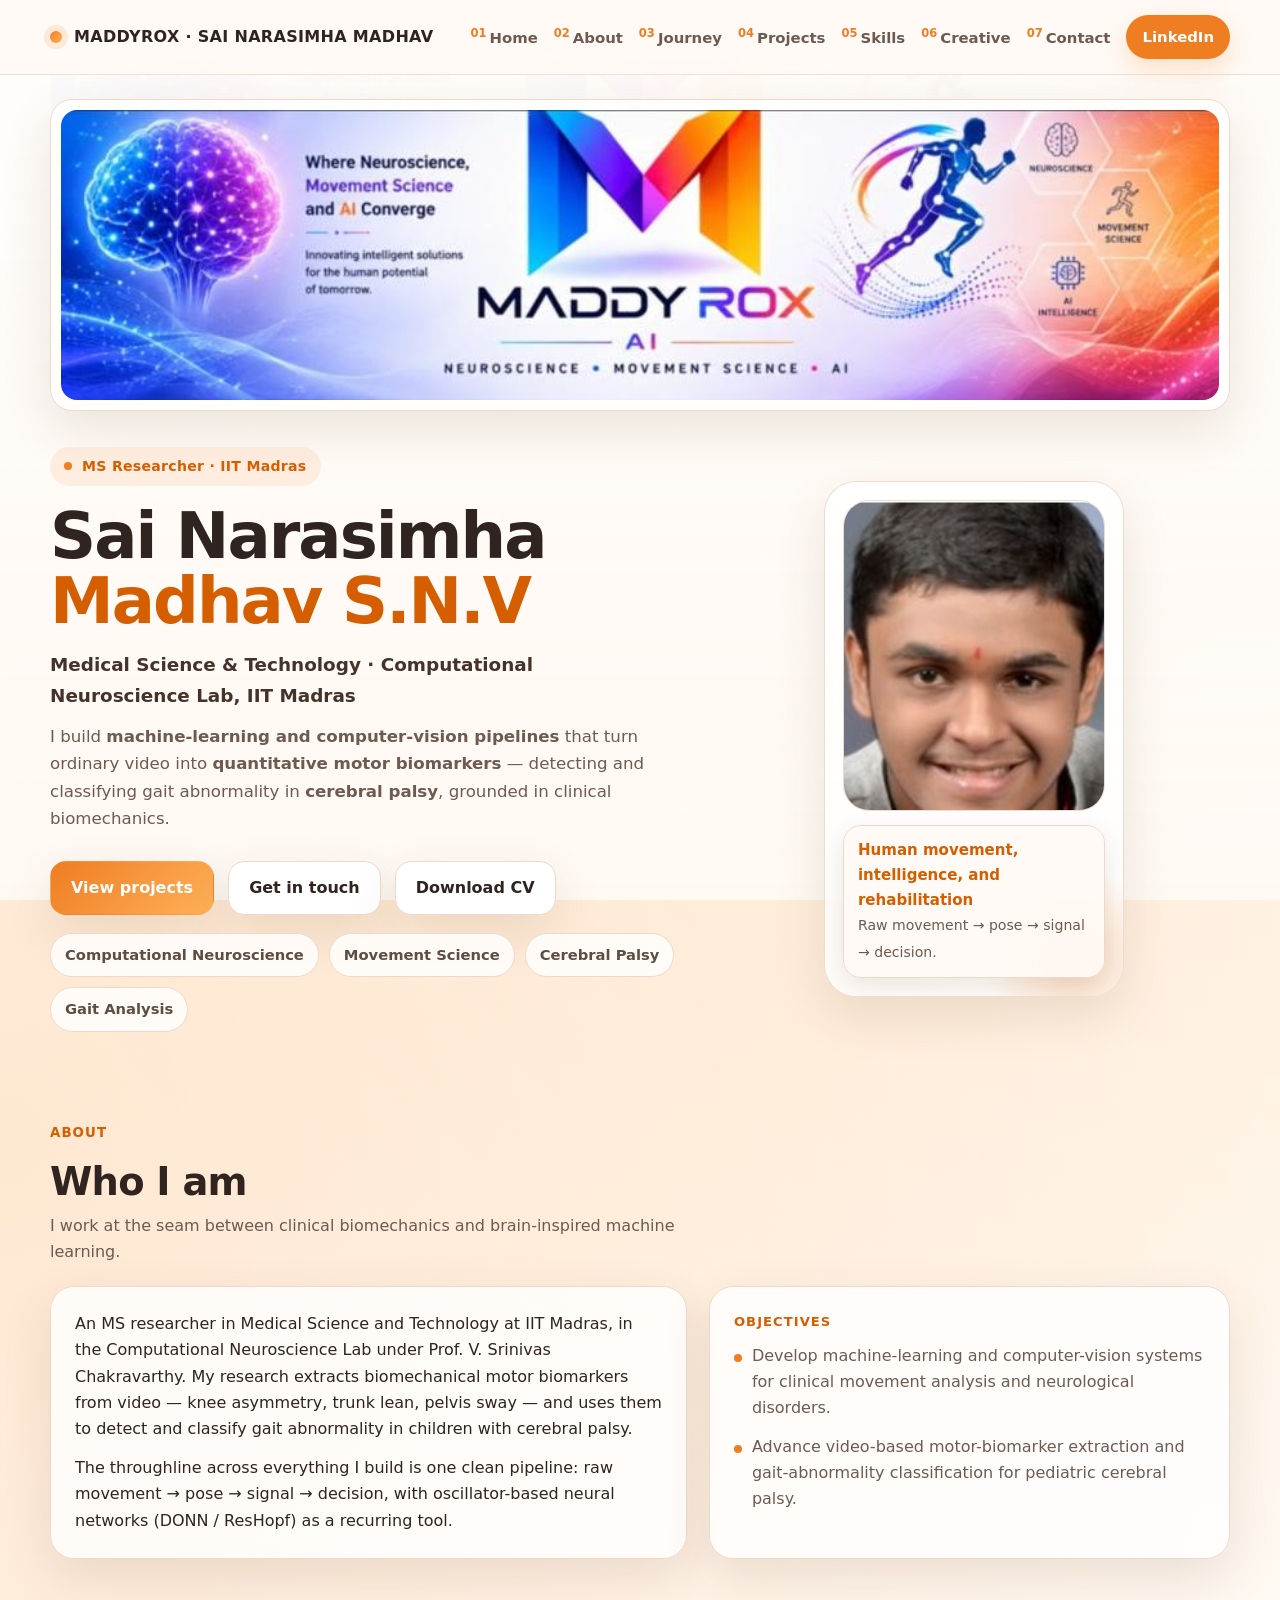
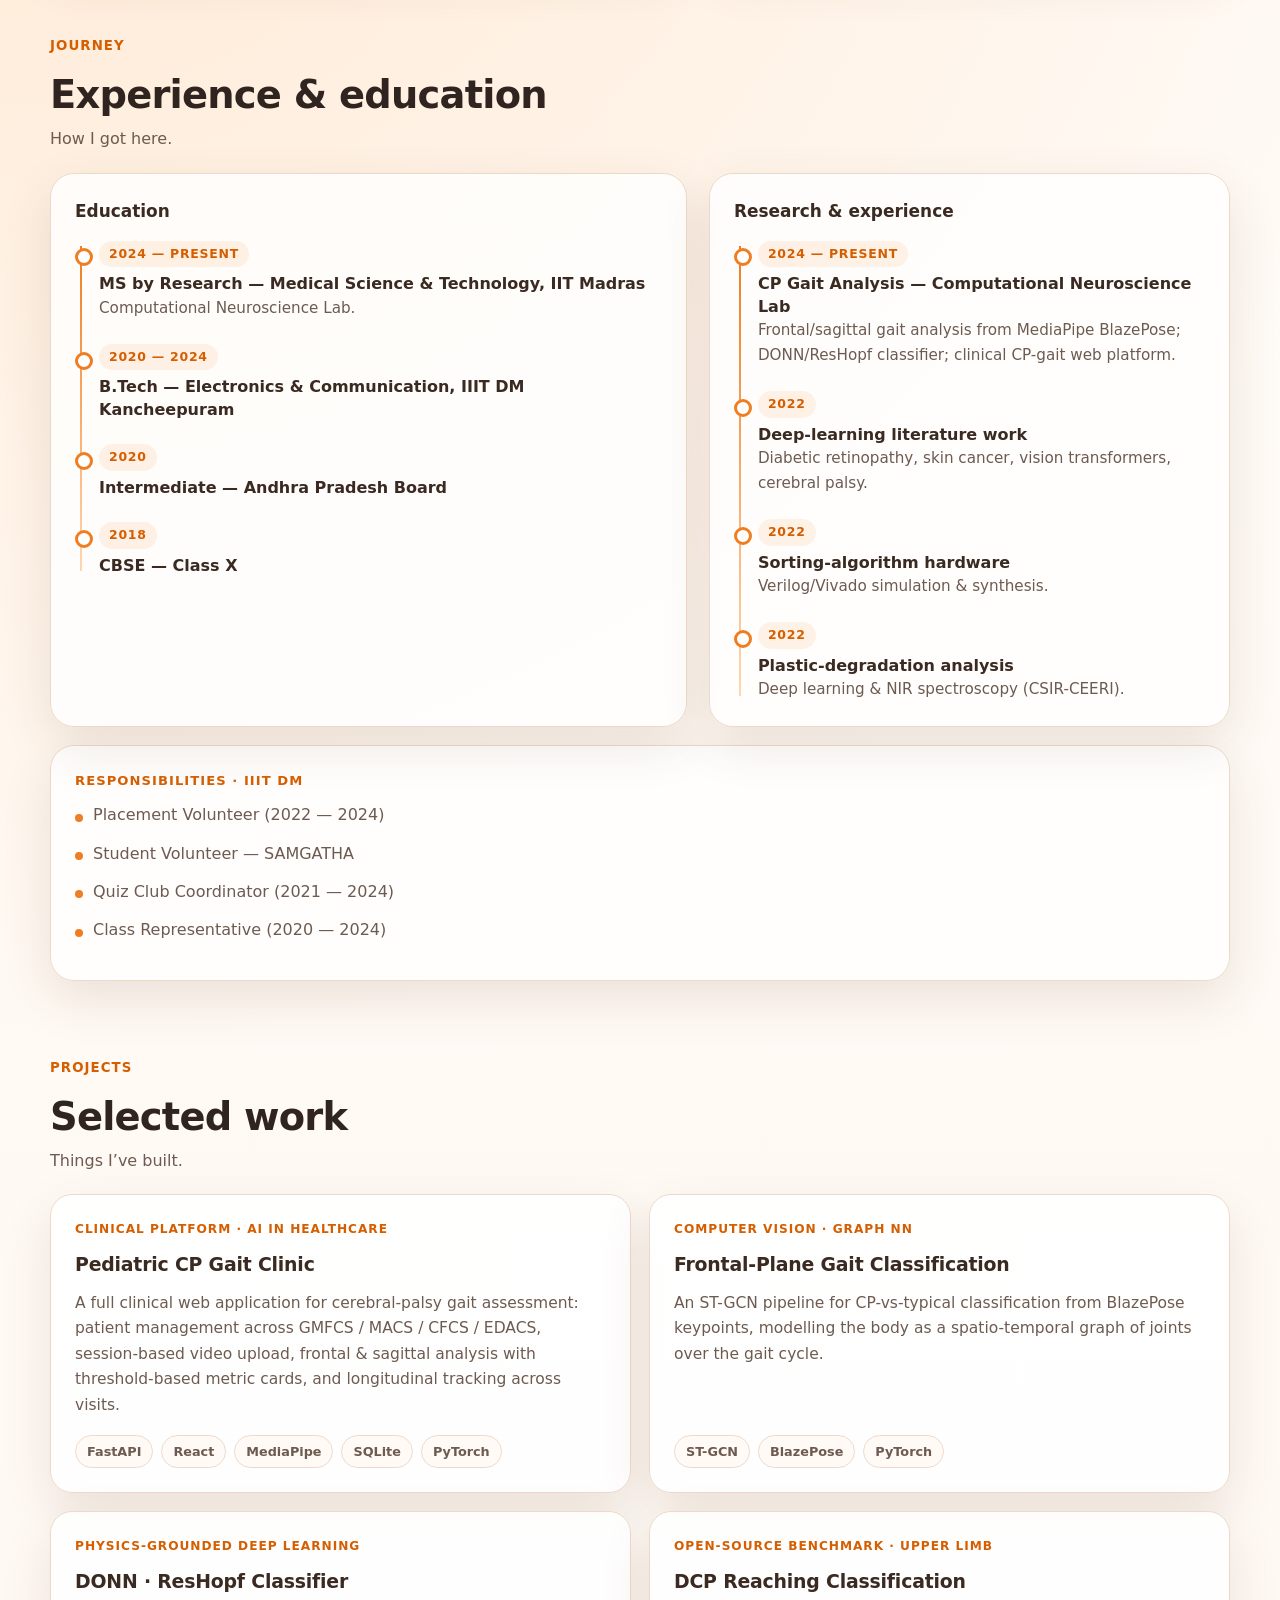
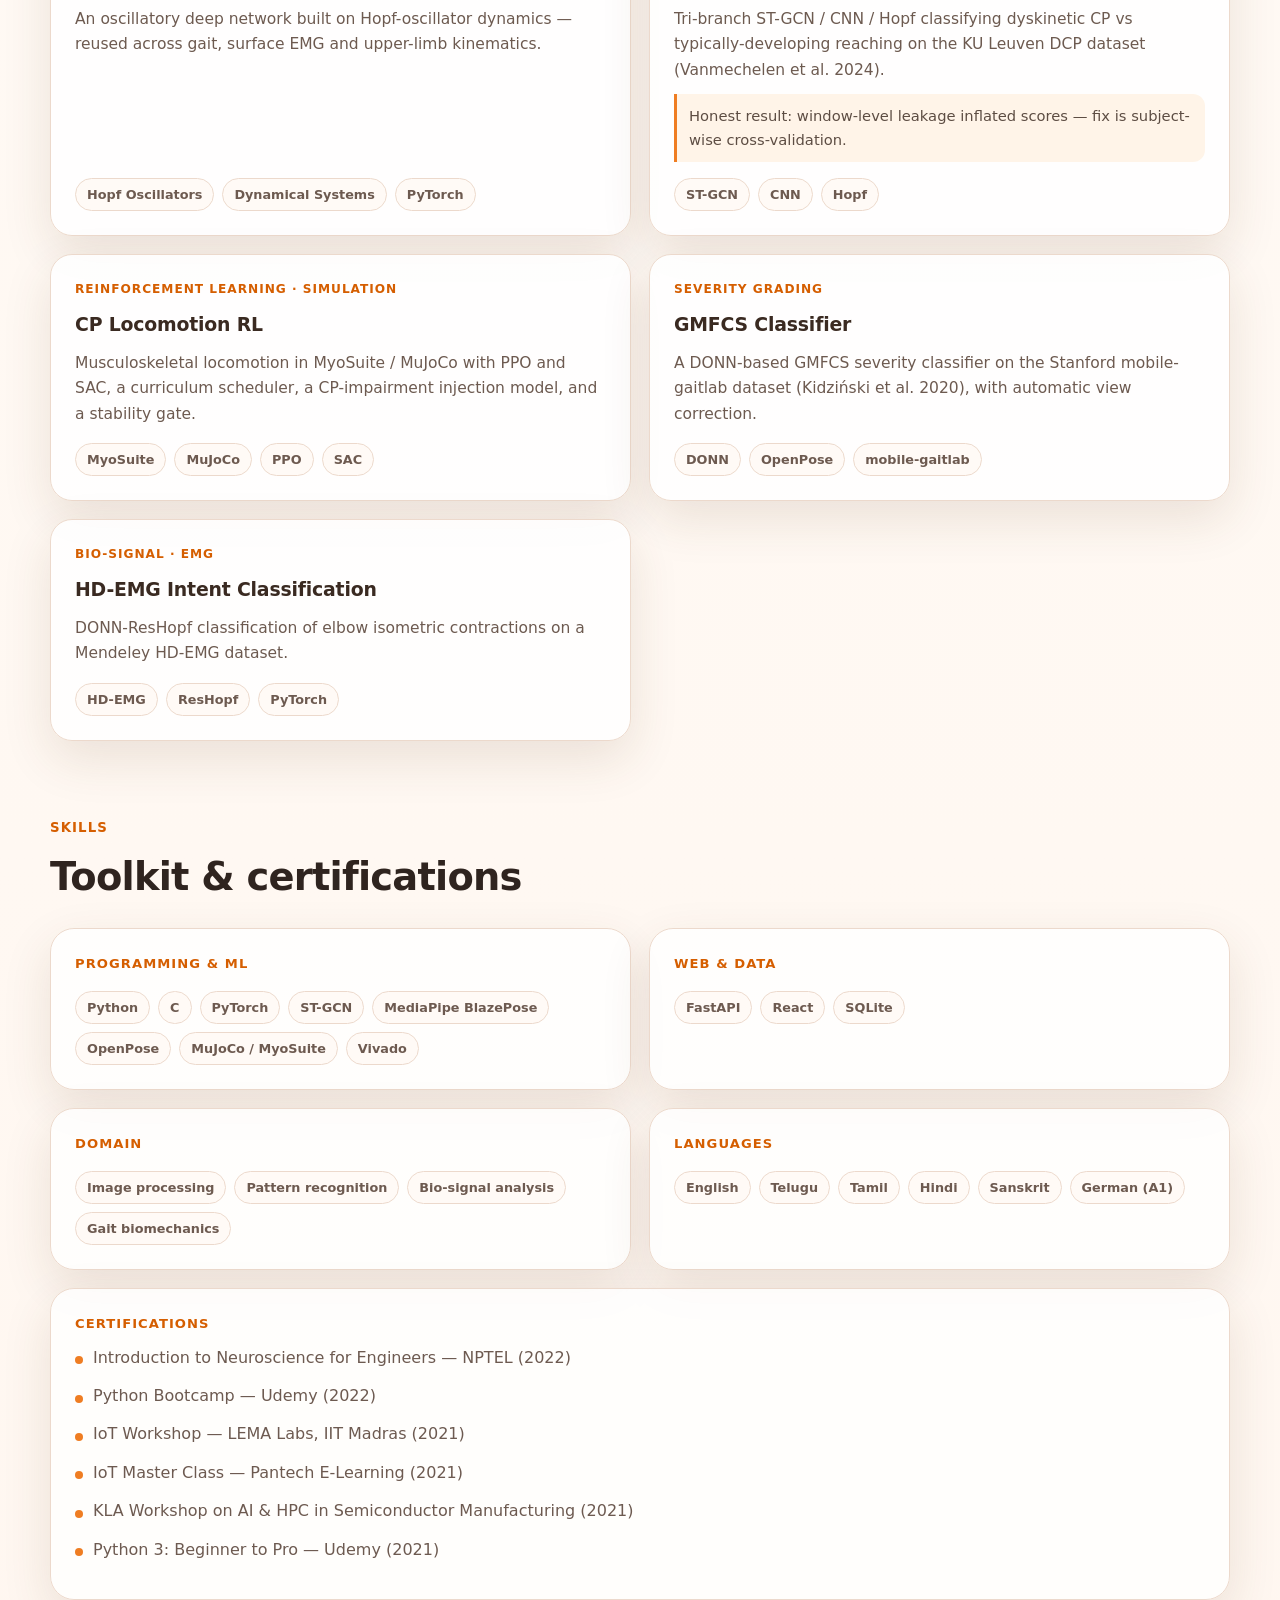
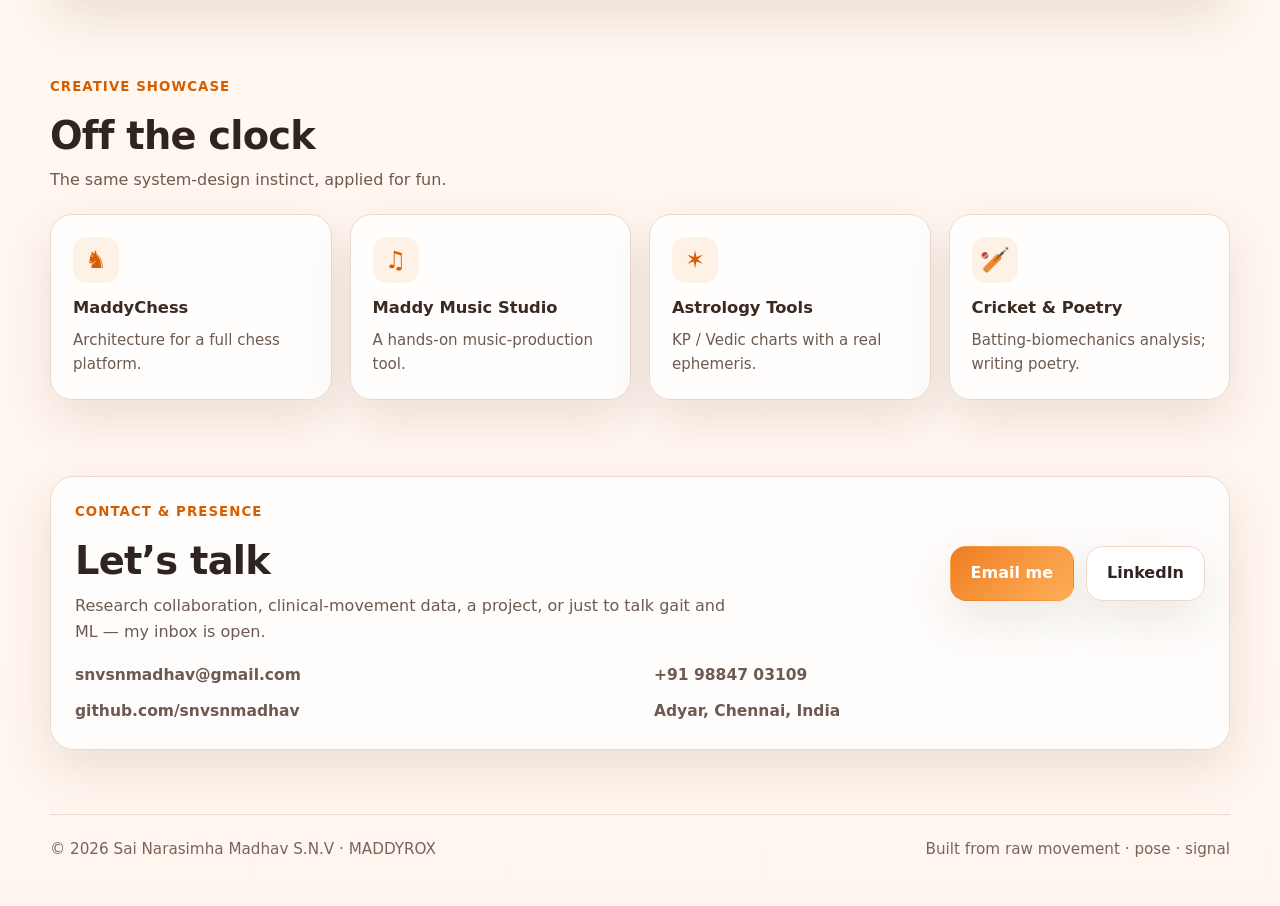
==== commit 174c96c3: "Move banner to top of page and uncover profile photo Banner now sits directly under the nav bar. The" ====
--- a/index.html
+++ b/index.html
@@ -91,7 +91,7 @@
     .nav-linkedin:hover{color:#fff;background:var(--orange-deep)}
 
     /* ---------- hero ---------- */
-    .hero{padding:72px 0 52px}
+    .hero{padding:36px 0 52px}
     .hero-grid{display:grid;grid-template-columns:1.1fr .9fr;gap:42px;align-items:center}
     .eyebrow{
       display:inline-flex;align-items:center;gap:10px;
@@ -121,6 +121,7 @@
     .hero-card{
       position:relative;background:rgba(255,255,255,.82);border:1px solid rgba(236,217,204,.92);
       border-radius:32px;padding:18px;box-shadow:var(--shadow);overflow:hidden;
+      width:100%;max-width:300px;justify-self:center;
     }
     .hero-card::before{
       content:"";position:absolute;inset:auto -40px -50px auto;width:180px;height:180px;border-radius:50%;
@@ -134,14 +135,14 @@
     }
     .profile-frame img{width:100%;height:auto;object-fit:cover}
     .card-note{
-      position:absolute;left:18px;bottom:18px;z-index:2;
+      position:relative;z-index:2;margin-top:14px;
       background:rgba(255,250,245,.94);border:1px solid var(--line);
-      border-radius:18px;padding:12px 14px;max-width:72%;box-shadow:0 8px 24px rgba(94,57,26,.12)
+      border-radius:18px;padding:12px 14px;box-shadow:0 8px 24px rgba(94,57,26,.12)
     }
     .card-note strong{display:block;font-size:.94rem;color:var(--orange-deep)}
     .card-note span{font-size:.88rem;color:var(--muted)}
 
-    .brand-strip{padding:8px 0 18px}
+    .brand-strip{padding:24px 0 0}
     .brand-strip .strip-box{
       background:rgba(255,255,255,.72);border:1px solid var(--line);box-shadow:var(--shadow);
       border-radius:22px;padding:10px;
@@ -257,8 +258,7 @@
     }
     @media (max-width: 920px){
       .hero-grid,.grid-2,.cards,.contact-box,.skill-grid{grid-template-columns:1fr}
-      .hero{padding-top:54px}
-      .card-note{position:static;max-width:none;margin-top:14px}
+      .hero{padding-top:28px}
     }
     @media (max-width: 640px){
       .topbar .wrap{flex-direction:column;align-items:flex-start;padding:14px 0}
@@ -292,6 +292,15 @@
   </header>
 
   <main id="home">
+    <!-- ===================== BANNER ===================== -->
+    <section class="brand-strip">
+      <div class="wrap">
+        <div class="strip-box">
+          <img src="assets/banner.jpg" alt="Maddyrox AI banner" />
+        </div>
+      </div>
+    </section>
+
     <!-- ===================== HERO ===================== -->
     <section class="hero">
       <div class="wrap hero-grid">
@@ -329,14 +338,6 @@
       </div>
     </section>
 
-    <section class="brand-strip">
-      <div class="wrap">
-        <div class="strip-box">
-          <img src="assets/banner.jpg" alt="Maddyrox AI banner" />
-        </div>
-      </div>
-    </section>
-
     <!-- ===================== ABOUT ===================== -->
     <section id="about">
       <div class="wrap">
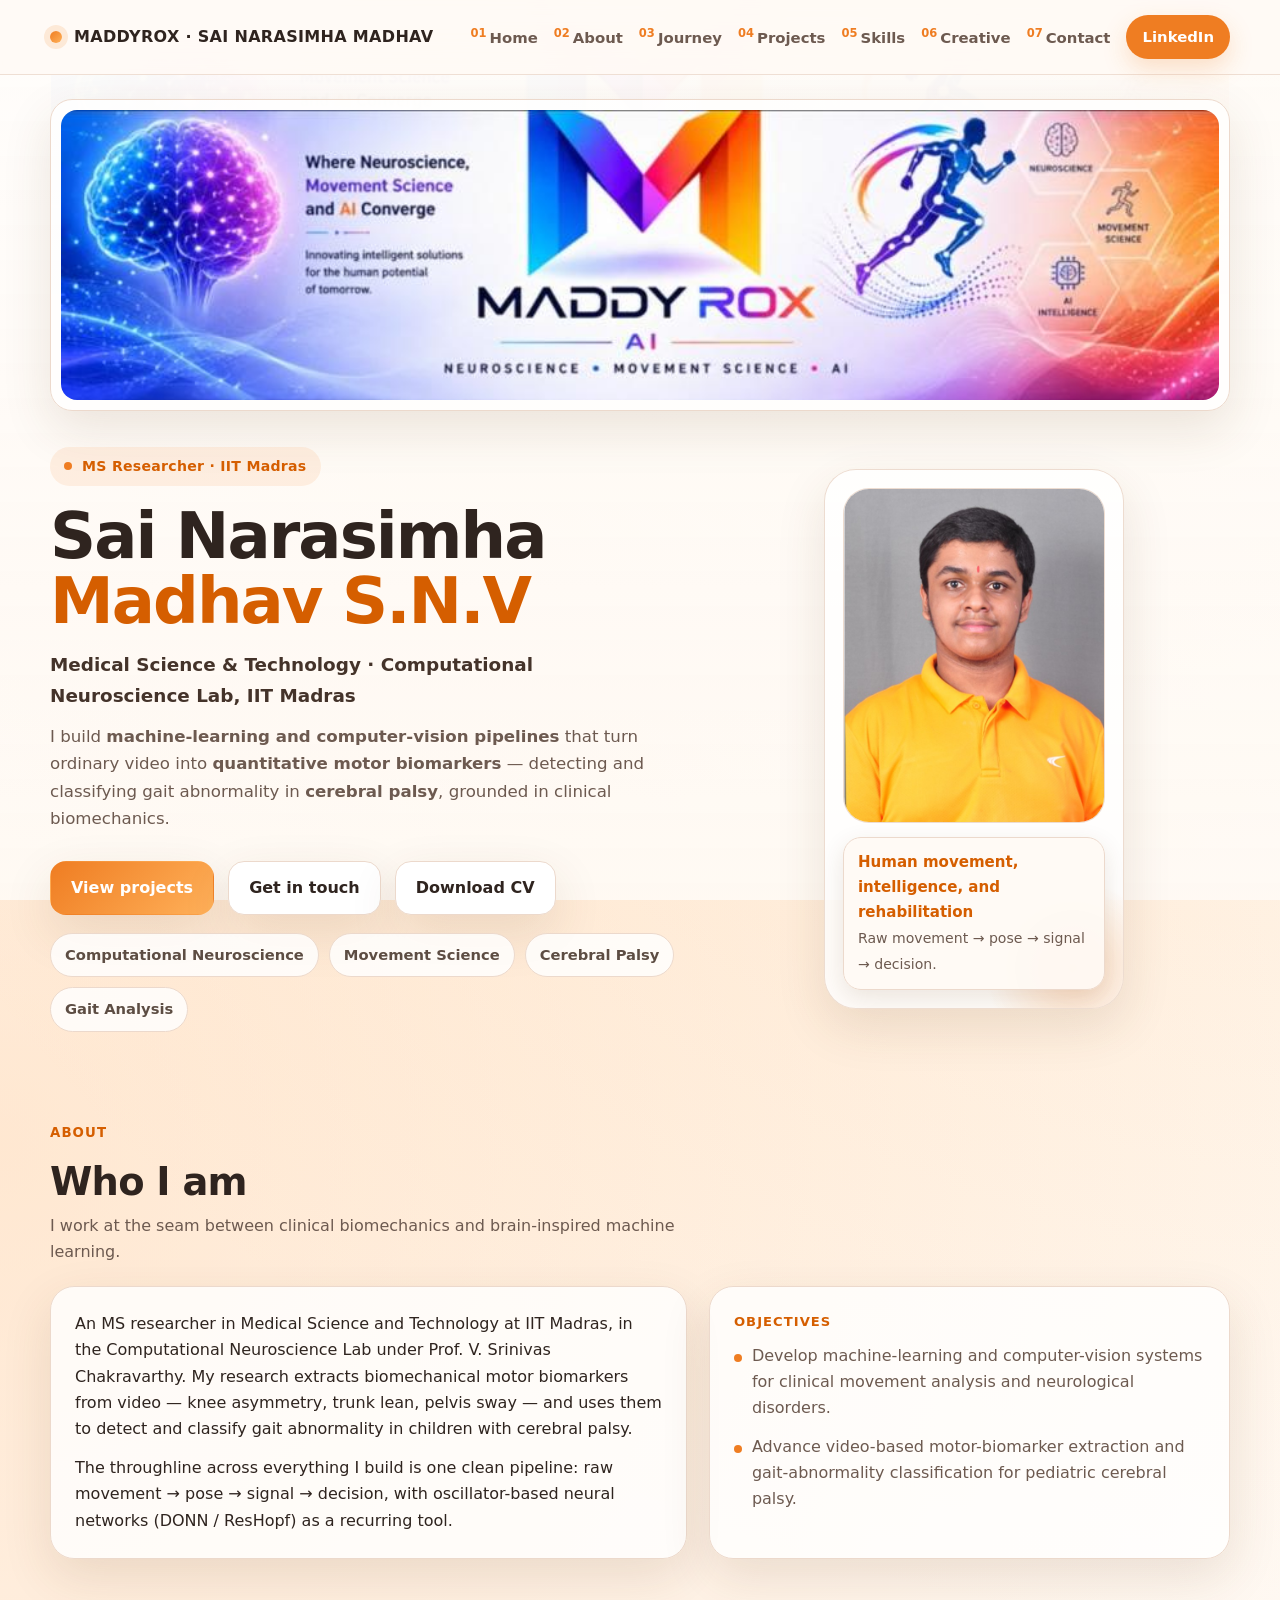
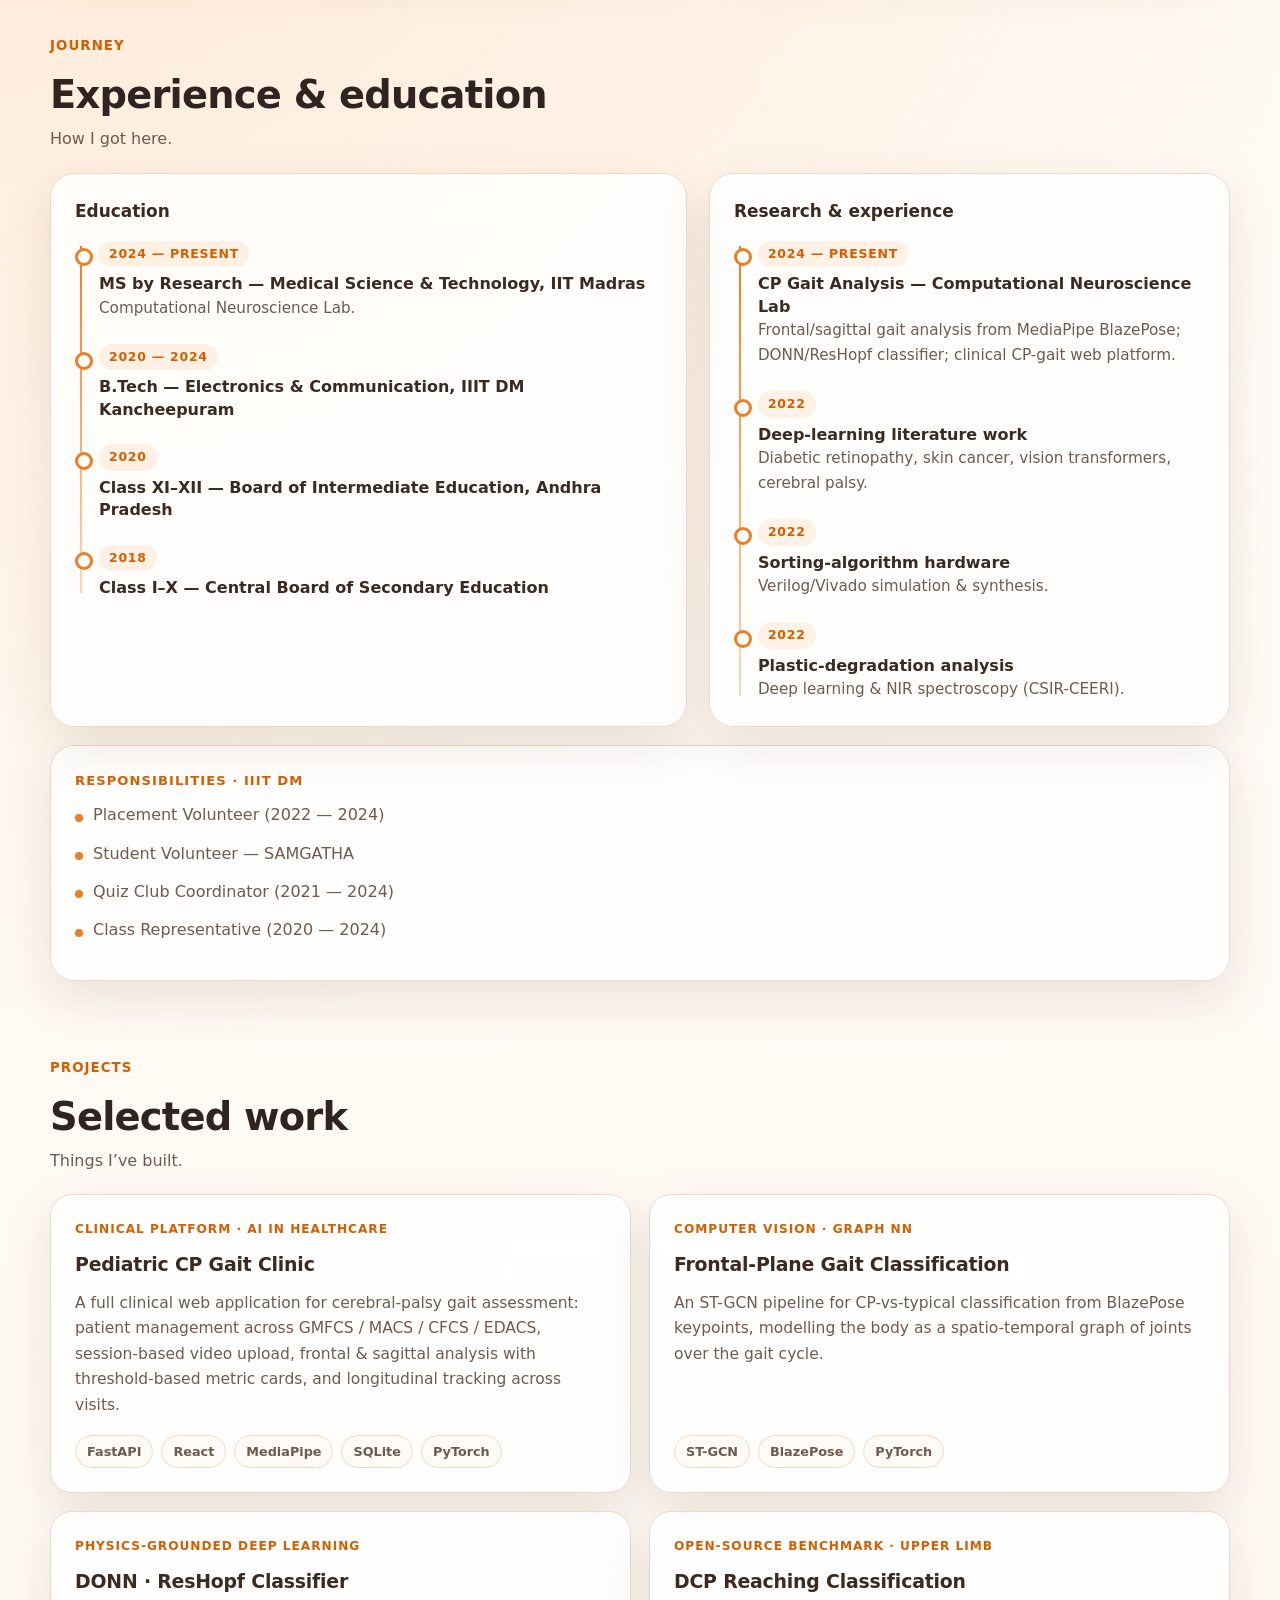
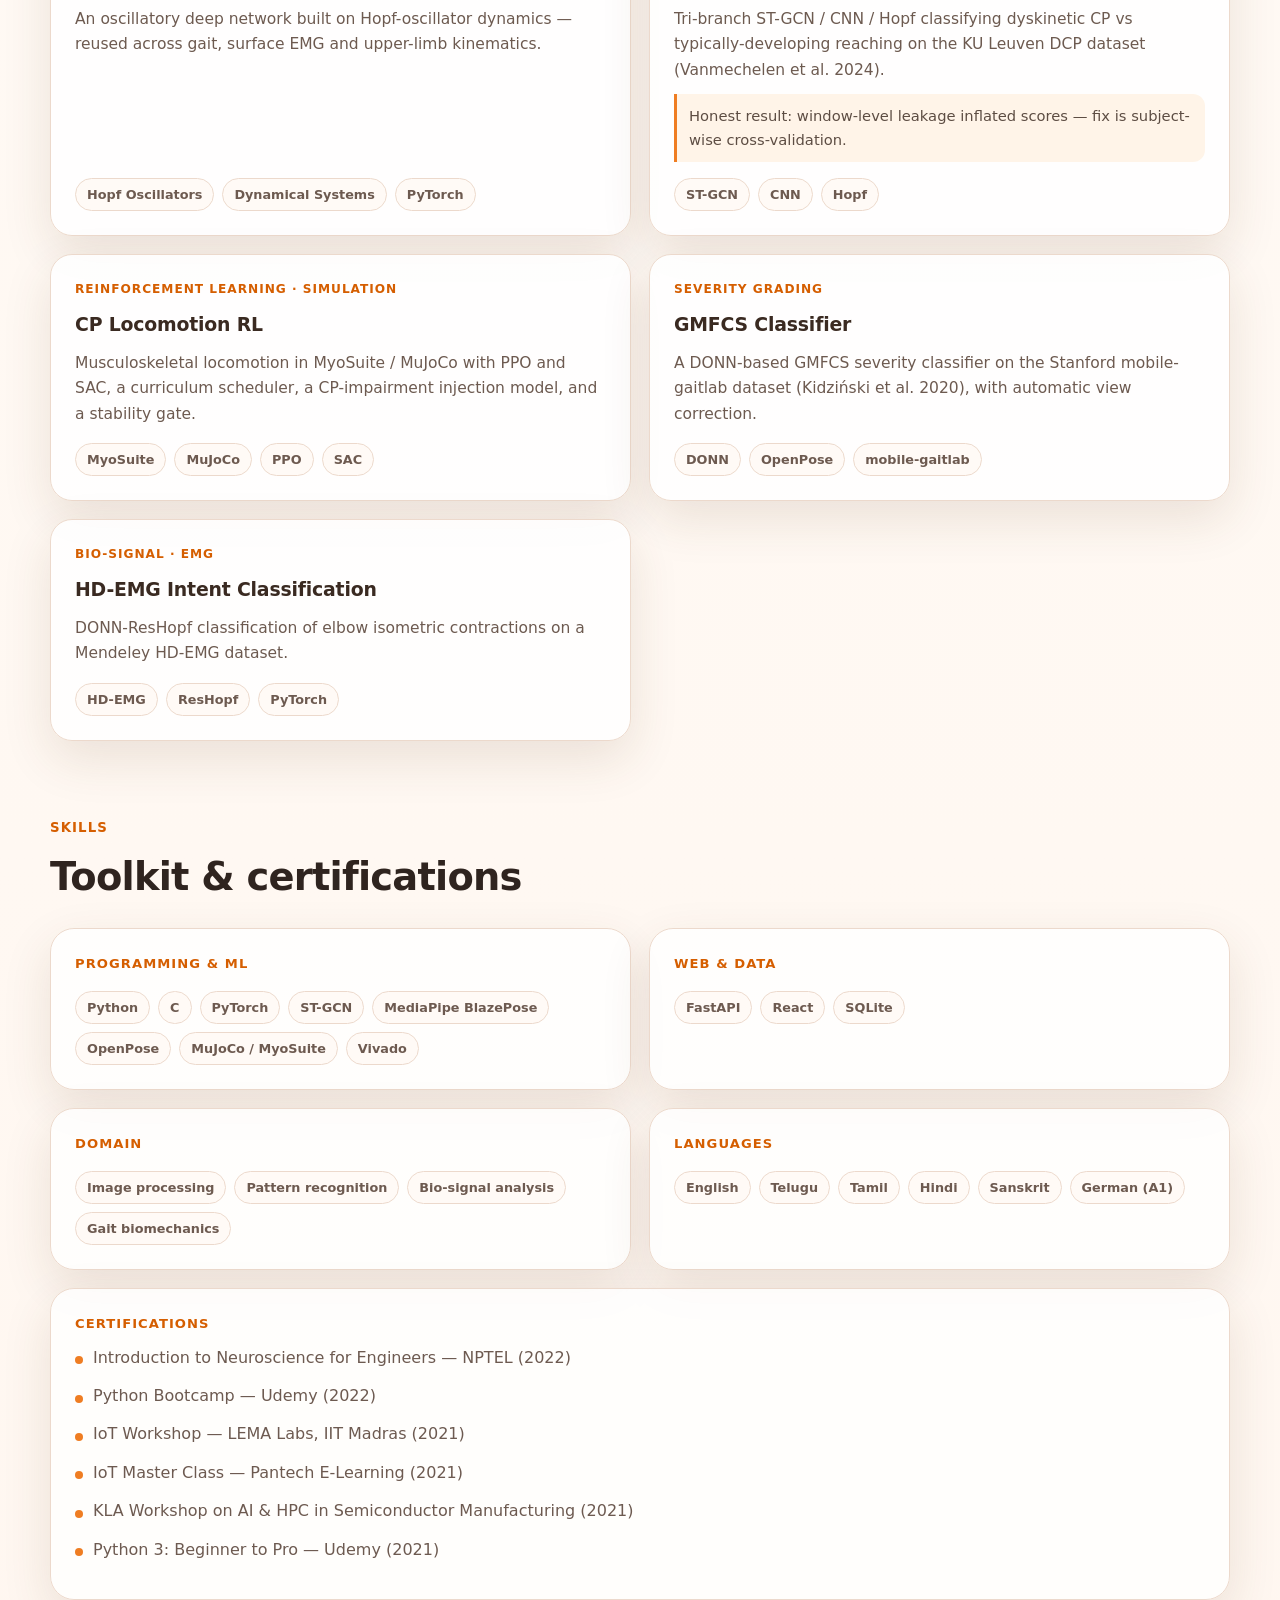
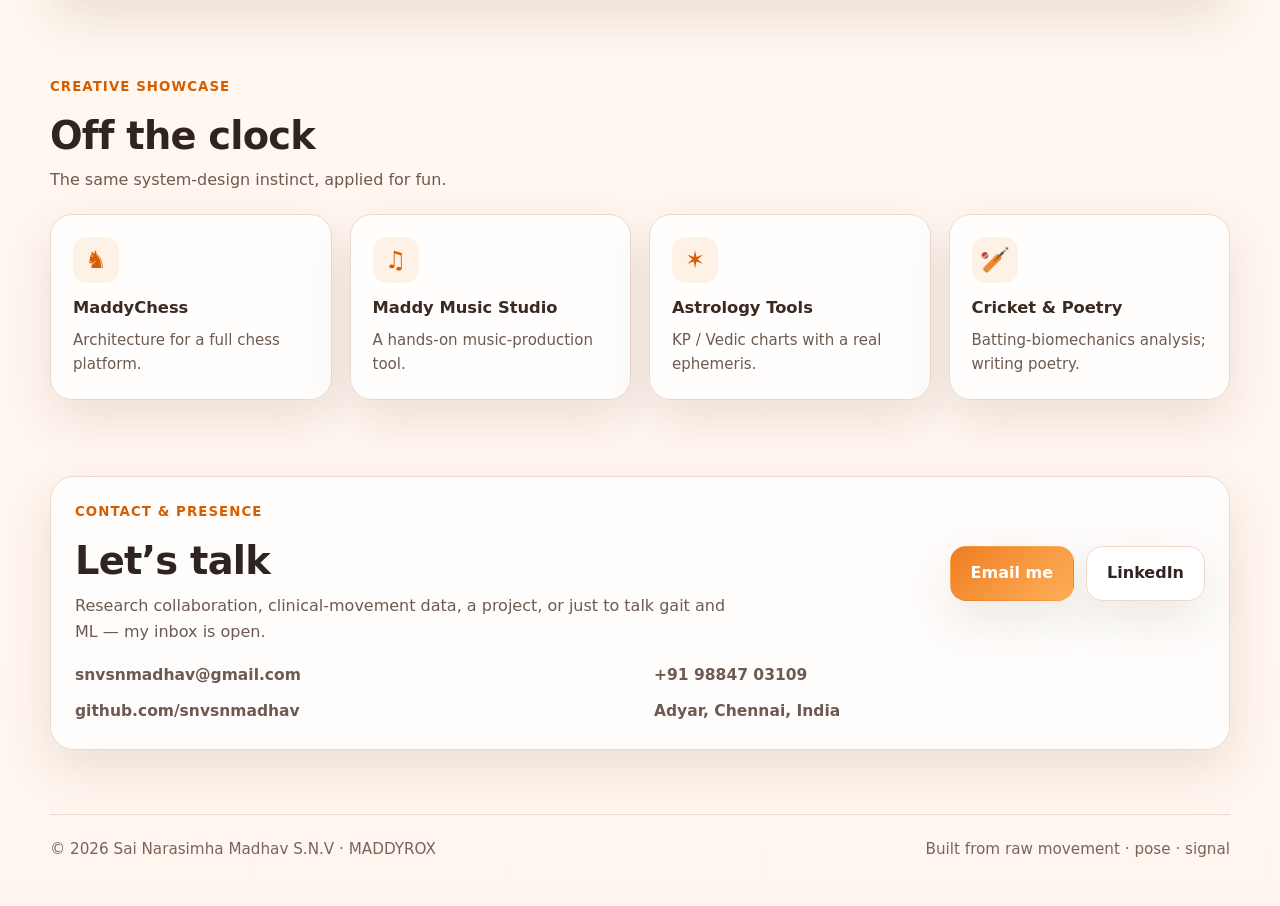
==== commit fb00373d: "Update school education entries with full board names Co-Authored-By: Claude Opus 5 (1M context) <no" ====
--- a/index.html
+++ b/index.html
@@ -393,11 +393,11 @@
               </li>
               <li>
                 <span class="tl-date">2020</span>
-                <div class="tl-title">Intermediate — Andhra Pradesh Board</div>
+                <div class="tl-title">Class XI–XII — Board of Intermediate Education, Andhra Pradesh</div>
               </li>
               <li>
                 <span class="tl-date">2018</span>
-                <div class="tl-title">CBSE — Class X</div>
+                <div class="tl-title">Class I–X — Central Board of Secondary Education</div>
               </li>
             </ul>
           </div>
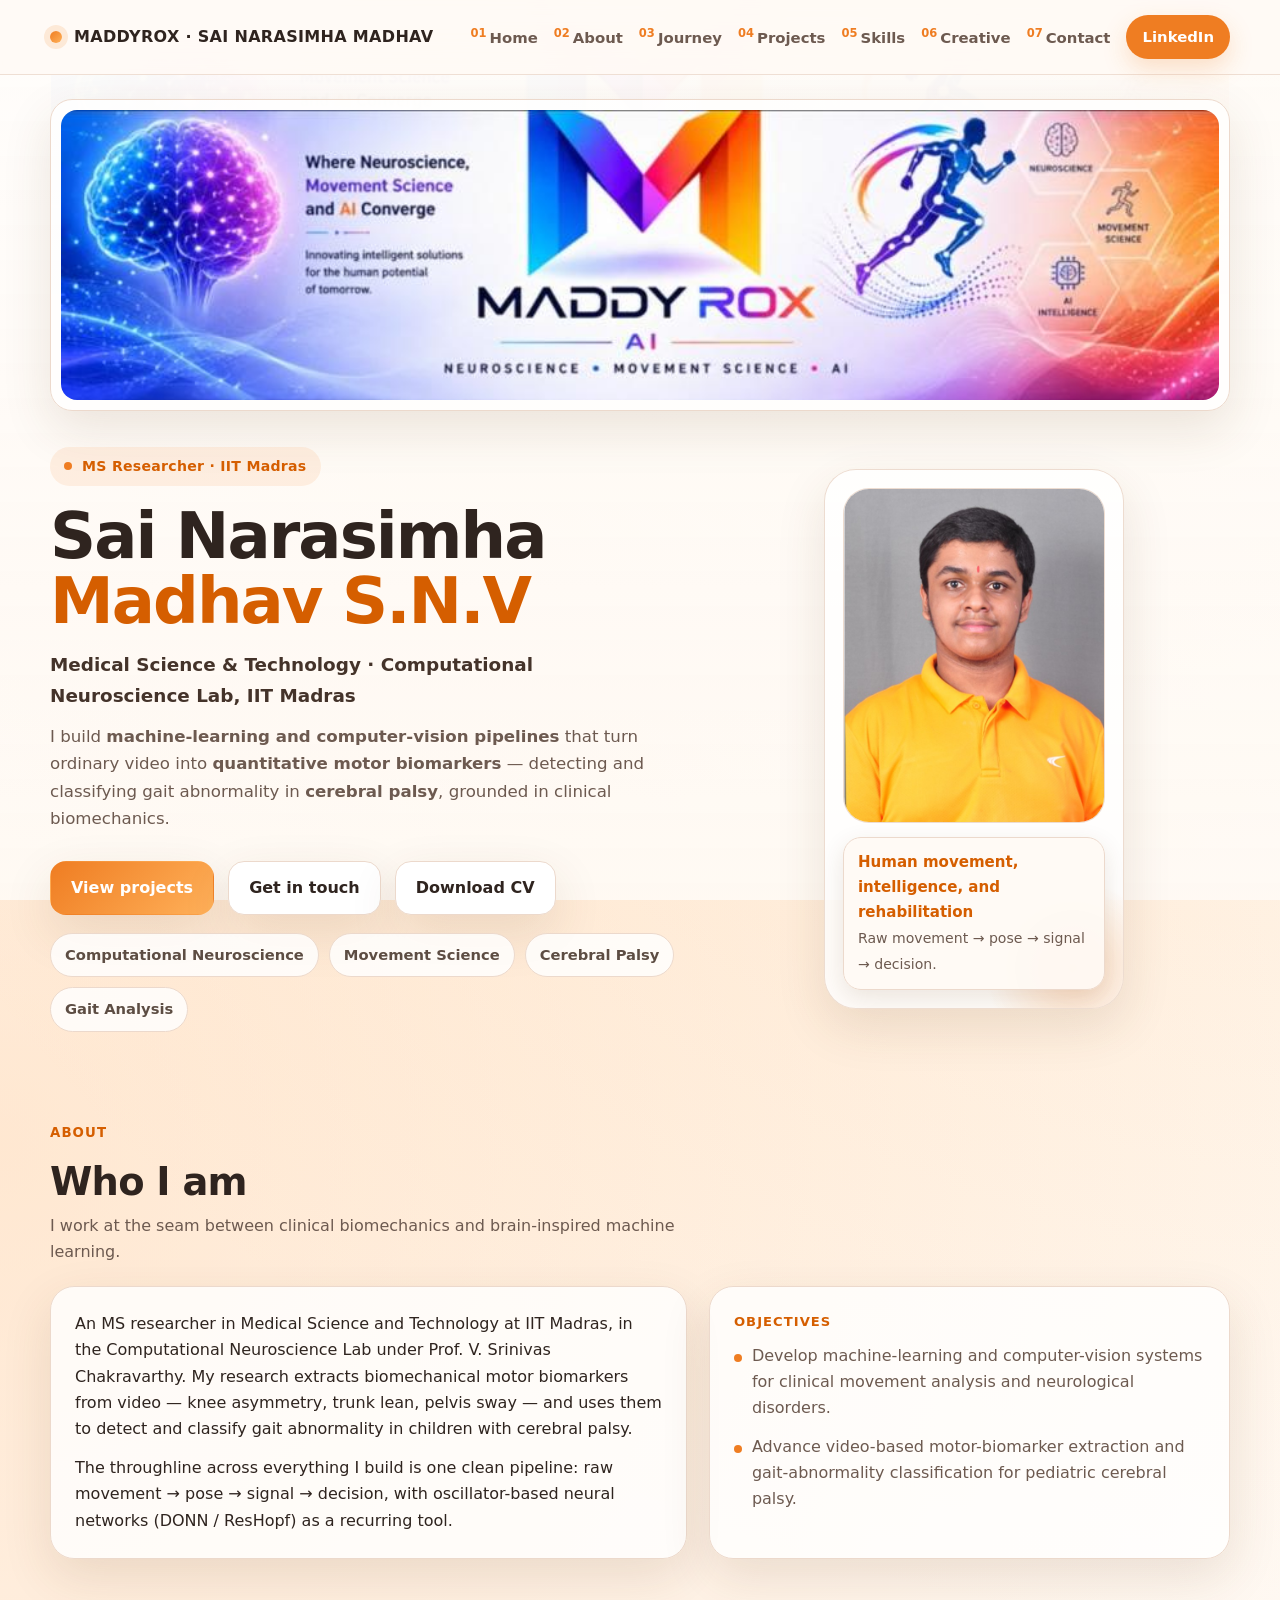
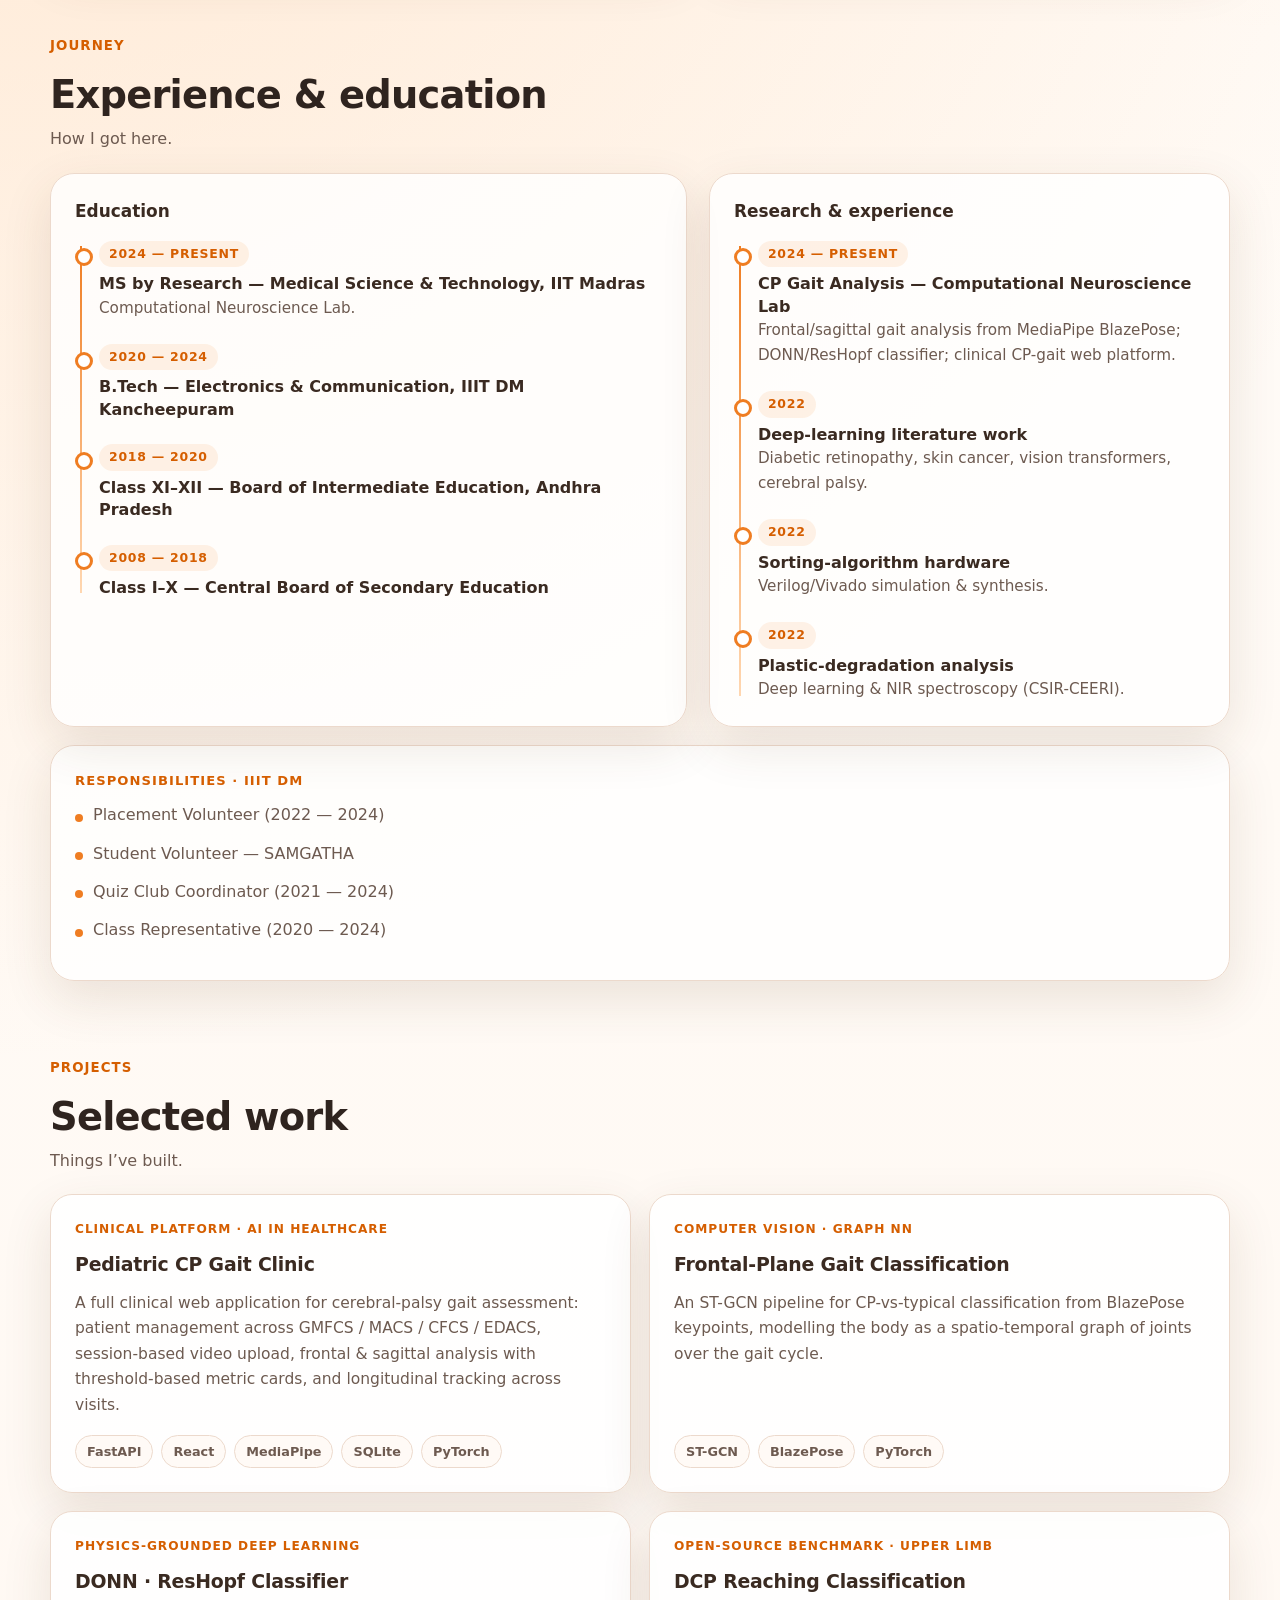
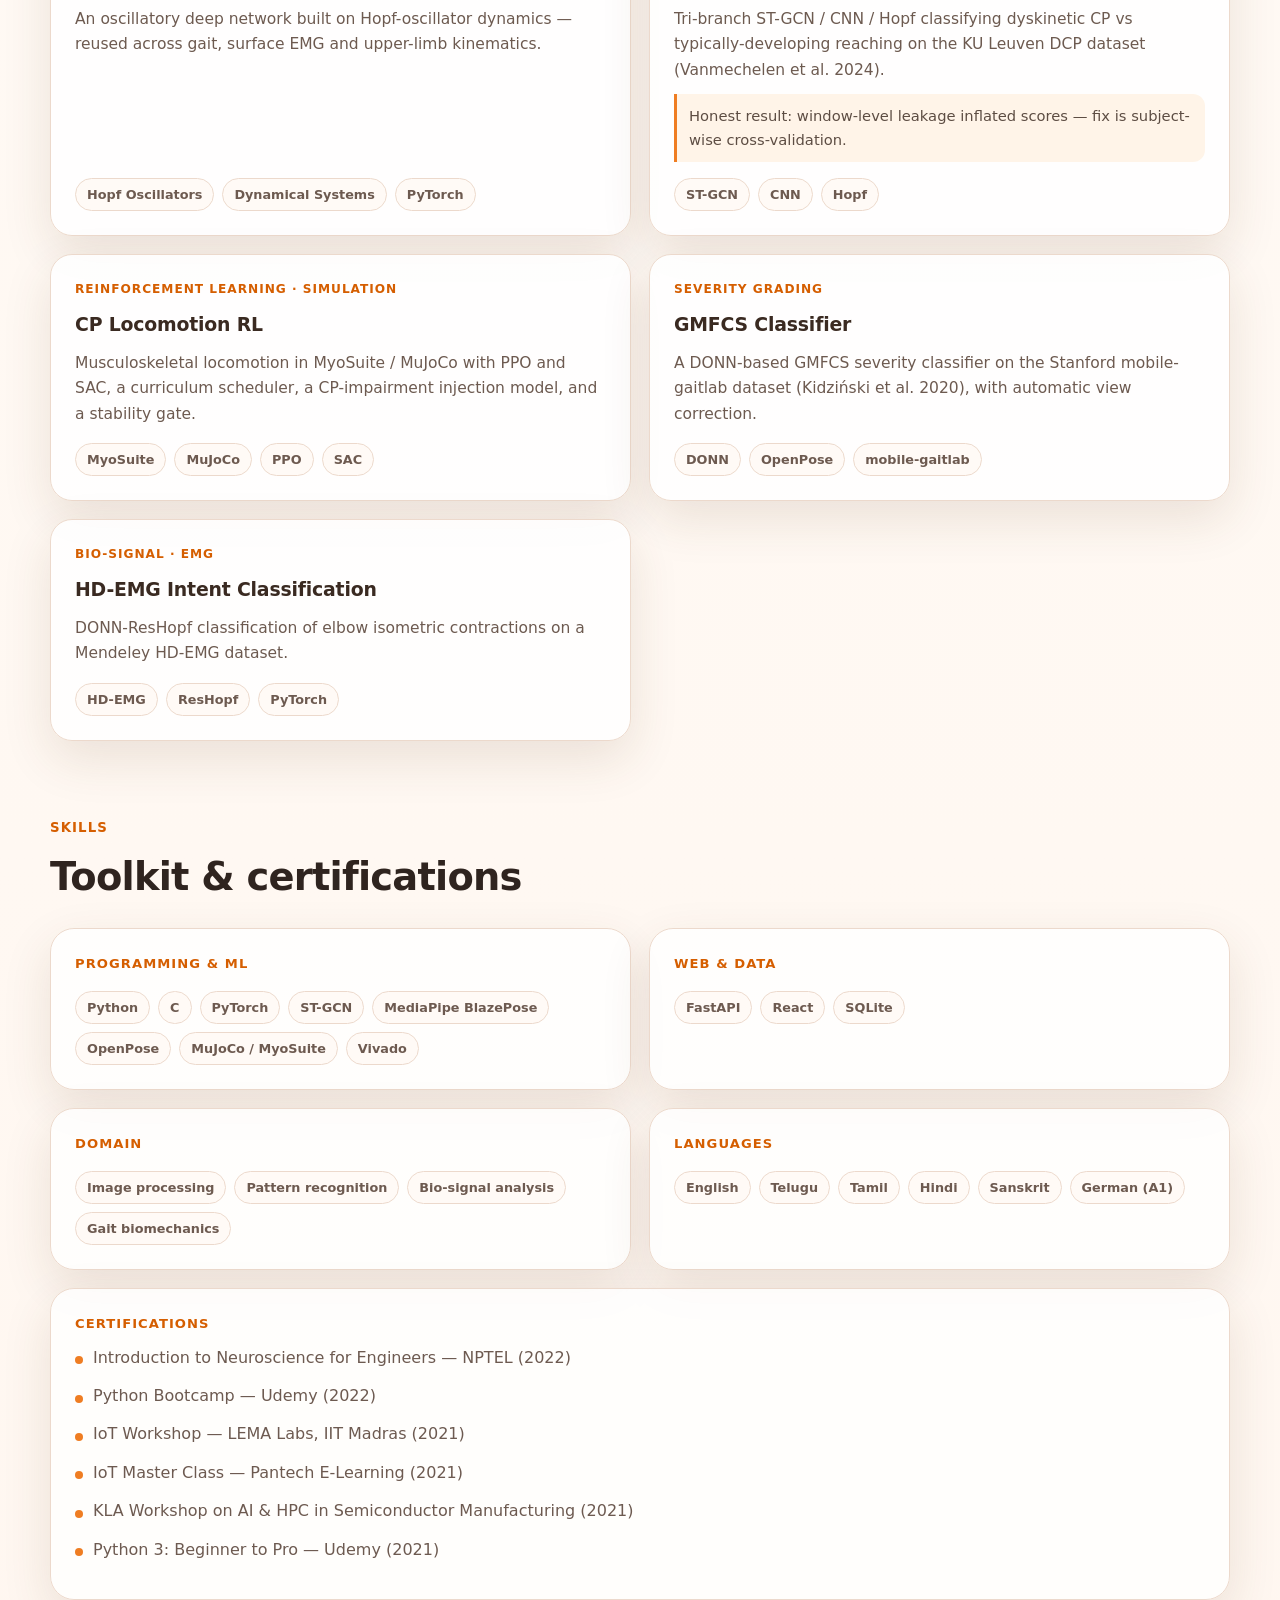
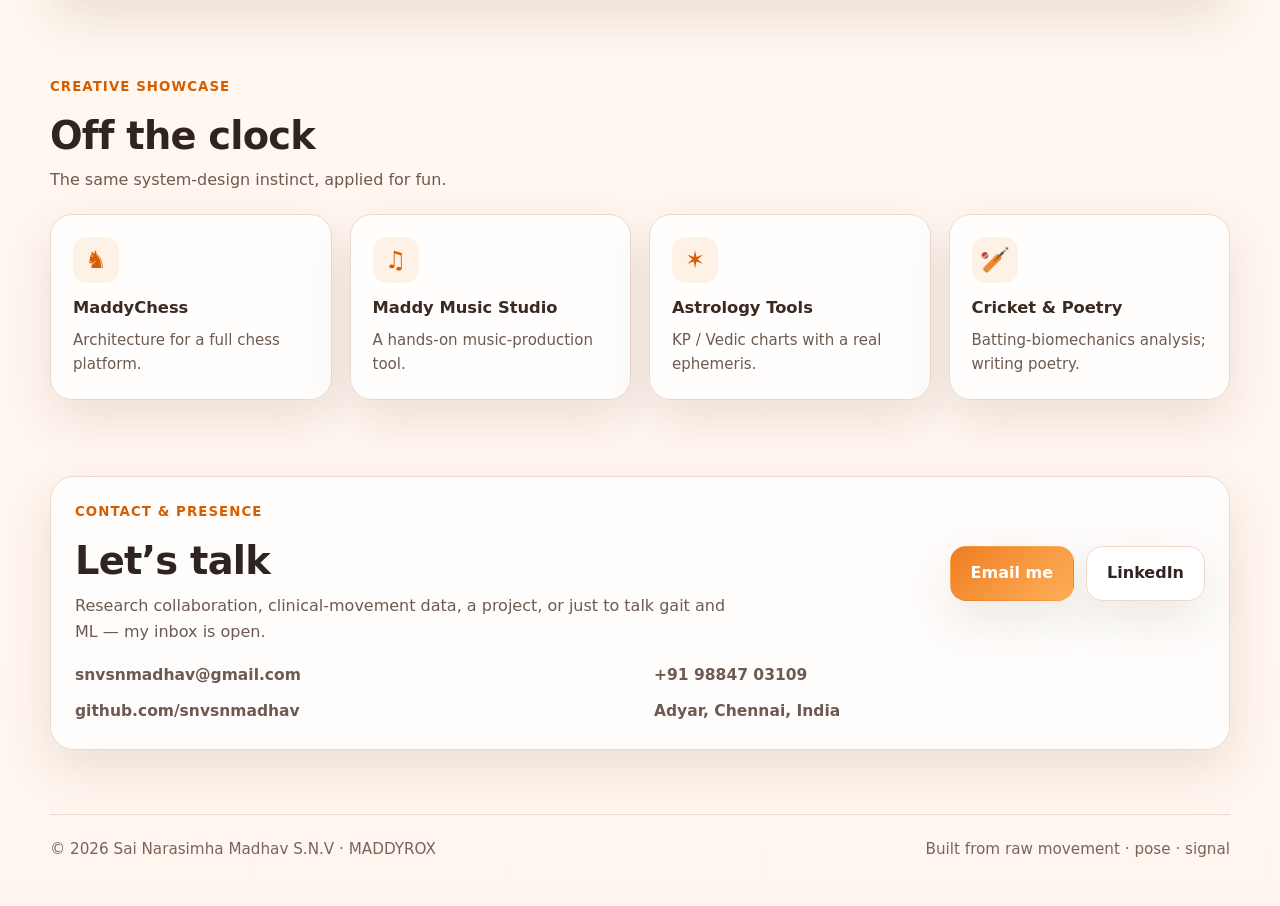
==== commit 6319273c: "Add year ranges for school and intermediate education Co-Authored-By: Claude Opus 5 (1M context) <no" ====
--- a/index.html
+++ b/index.html
@@ -392,11 +392,11 @@
                 <div class="tl-title">B.Tech — Electronics &amp; Communication, IIIT DM Kancheepuram</div>
               </li>
               <li>
-                <span class="tl-date">2020</span>
+                <span class="tl-date">2018 — 2020</span>
                 <div class="tl-title">Class XI–XII — Board of Intermediate Education, Andhra Pradesh</div>
               </li>
               <li>
-                <span class="tl-date">2018</span>
+                <span class="tl-date">2008 — 2018</span>
                 <div class="tl-title">Class I–X — Central Board of Secondary Education</div>
               </li>
             </ul>
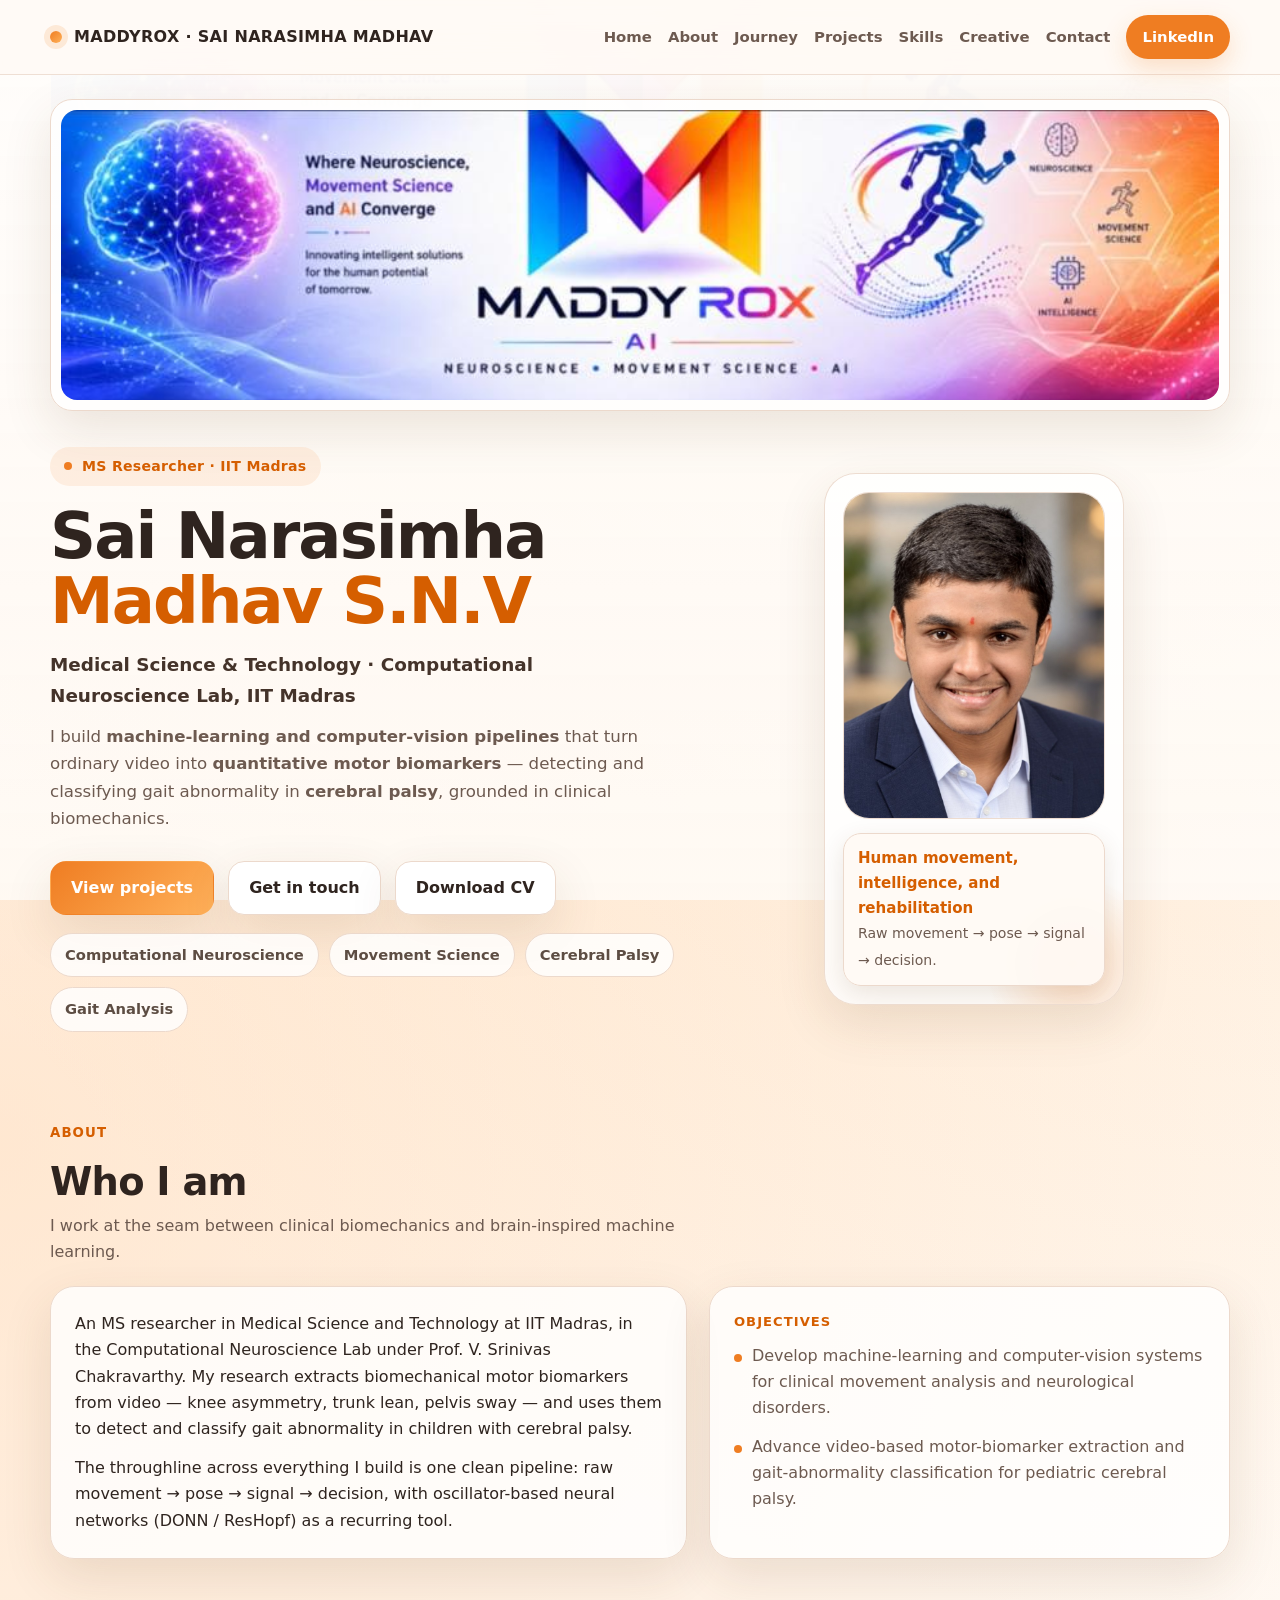
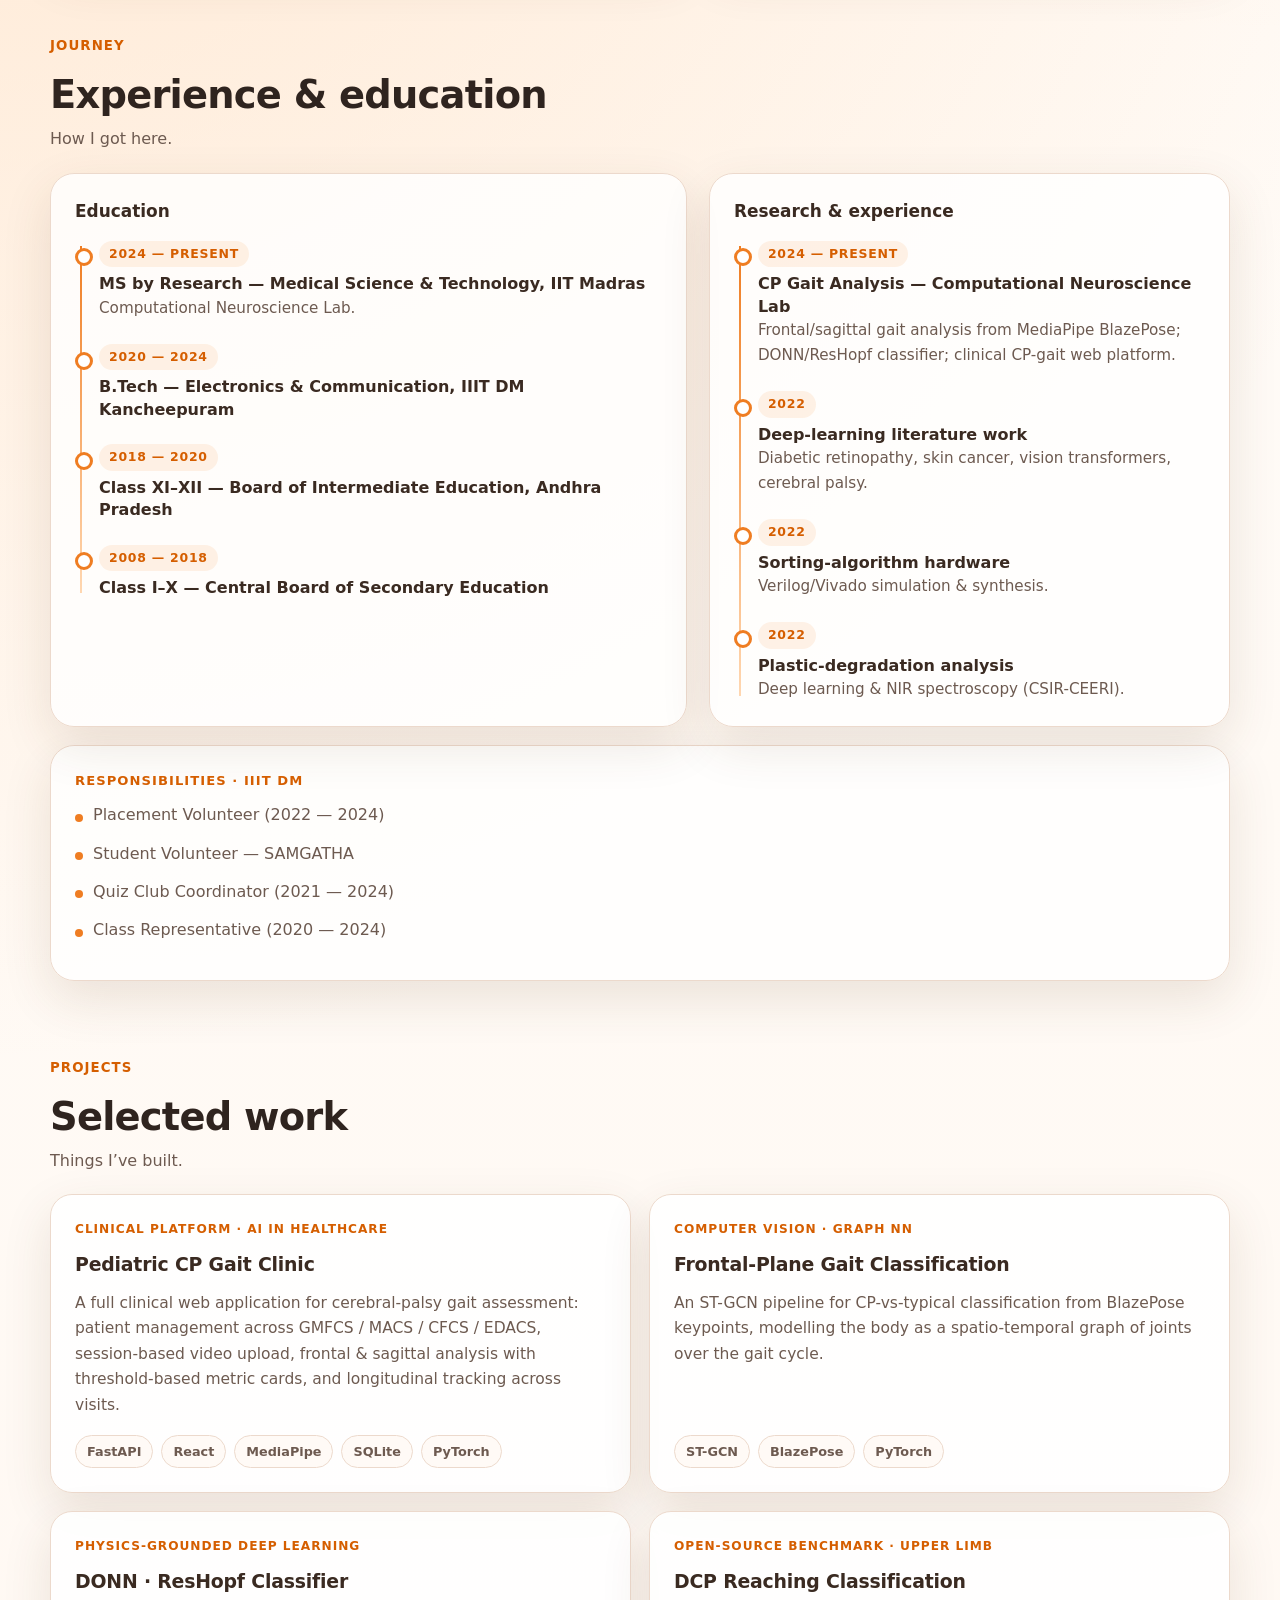
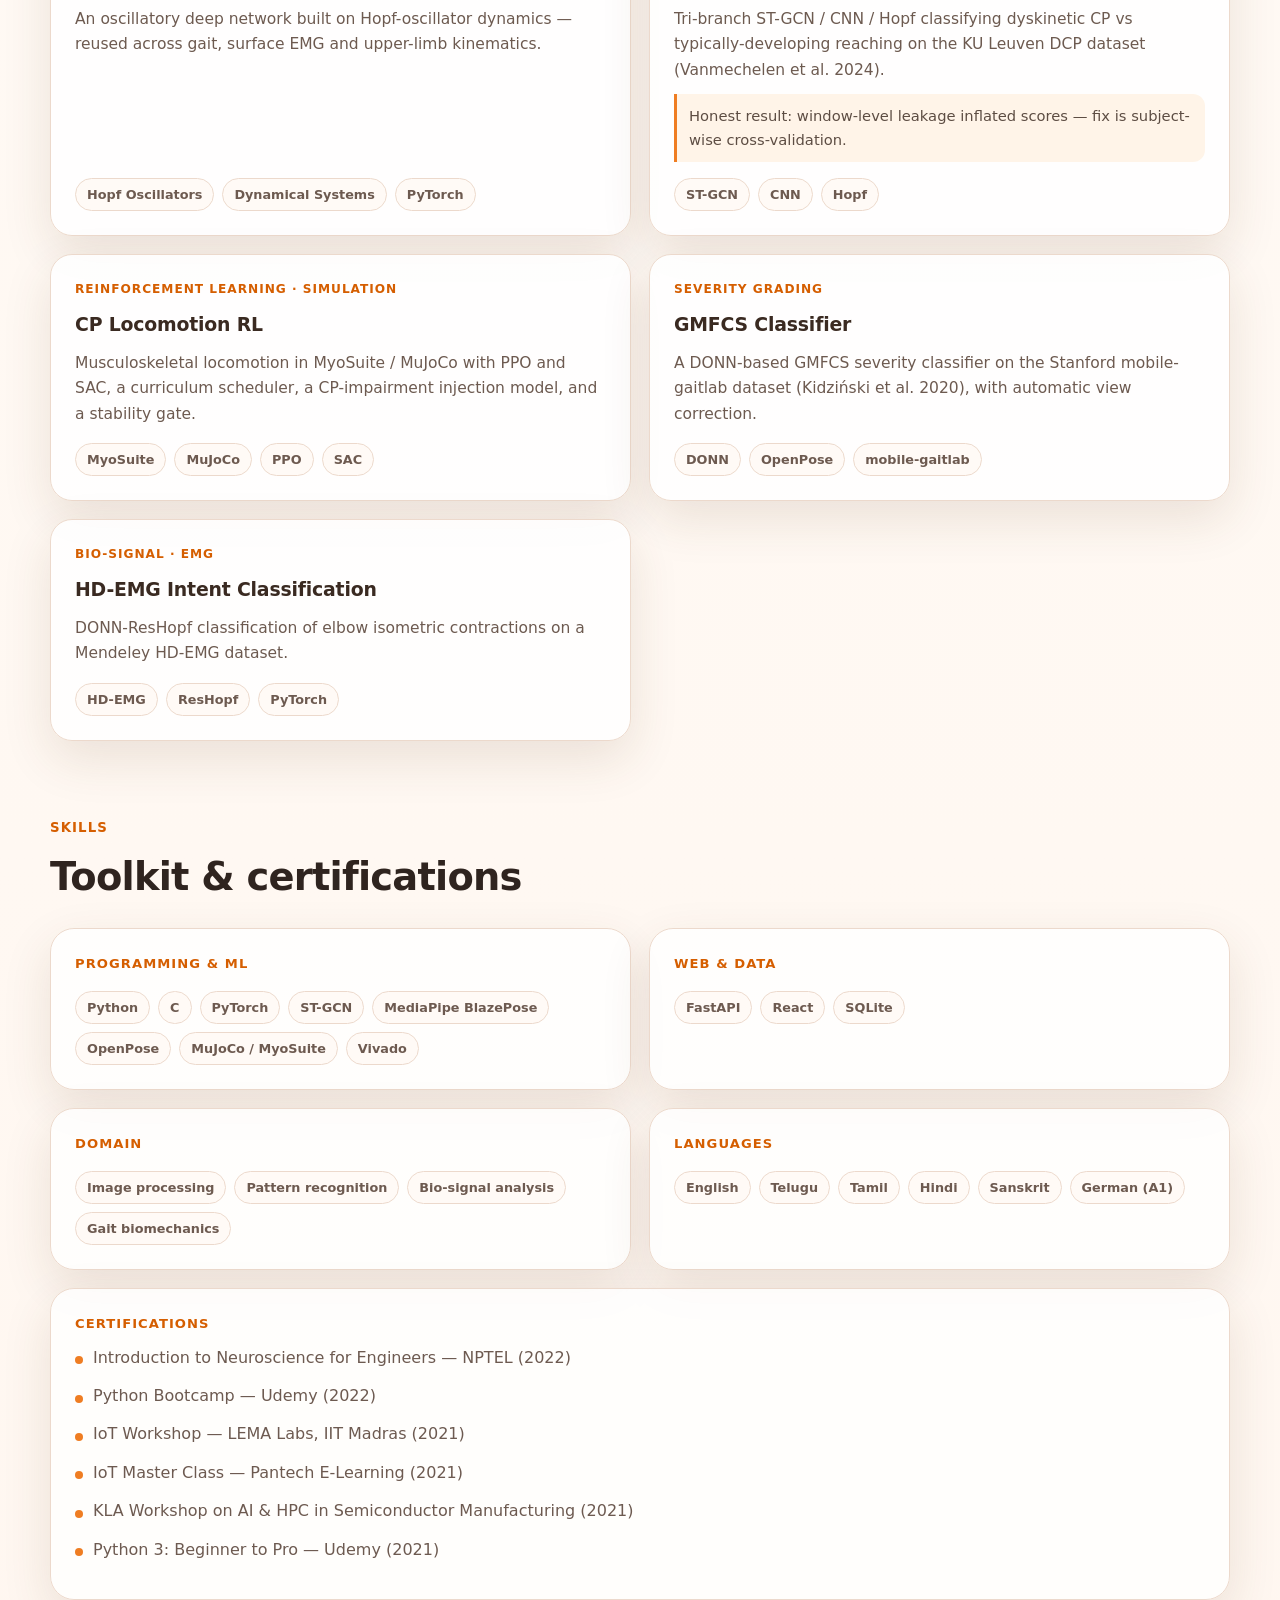
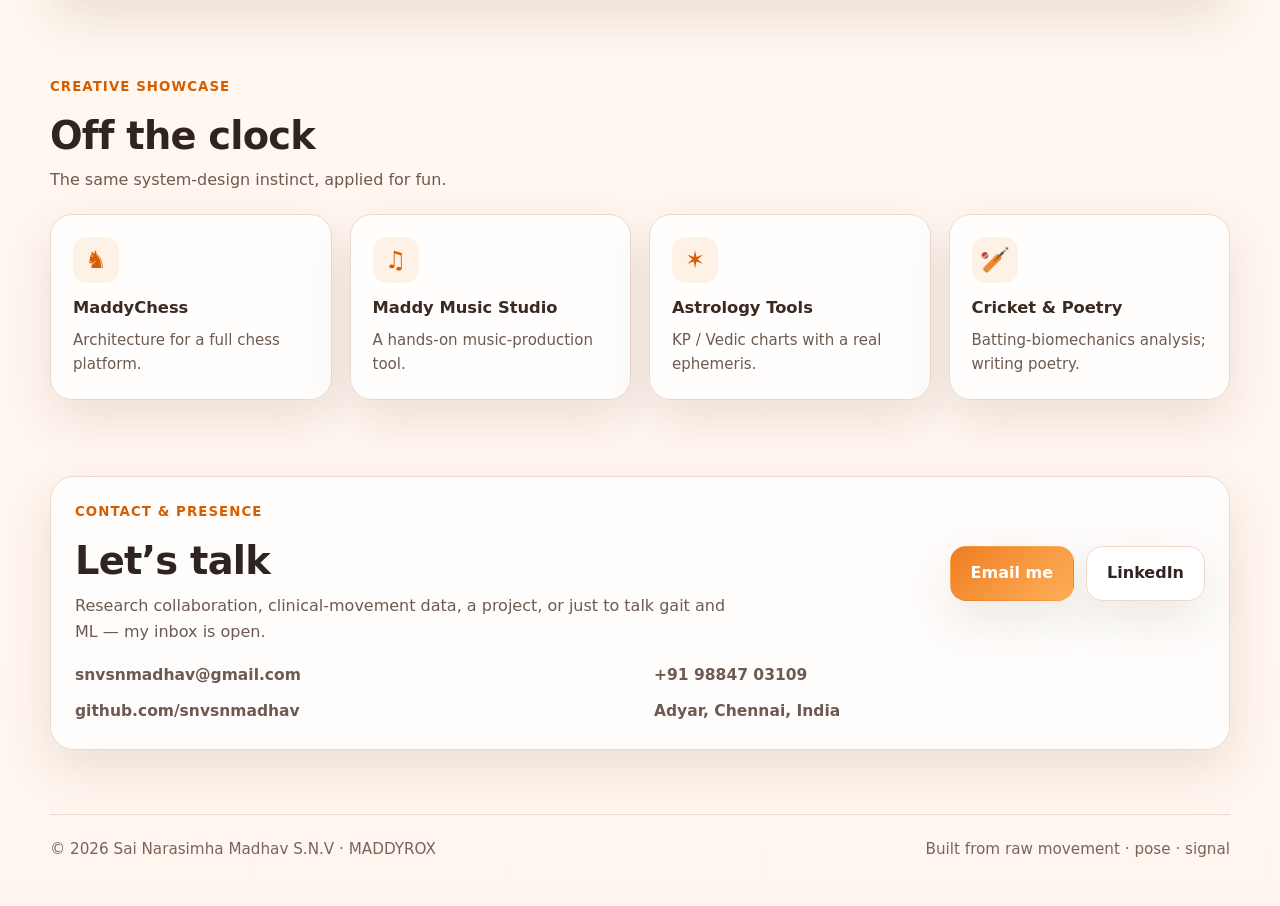
==== commit e5fcd3a2: "Remove section numbers from navigation links Co-Authored-By: Claude Opus 5 (1M context) <noreply@ant" ====
--- a/index.html
+++ b/index.html
@@ -82,9 +82,7 @@
     .brand span{font-size:1rem}
     nav{display:flex;gap:16px;flex-wrap:wrap;align-items:center}
     nav a{color:var(--muted);font-weight:600;font-size:.93rem}
-    nav a:hover{color:var(--orange-deep)}
-    nav a .num{color:var(--orange);font-size:.72rem;font-weight:800;vertical-align:super;margin-right:3px}
-    .nav-linkedin{
+    nav a:hover{color:var(--orange-deep)}    .nav-linkedin{
       padding:10px 16px;border-radius:999px;background:var(--orange);color:#fff;font-weight:700;
       box-shadow:0 10px 24px rgba(239,125,34,.22);
     }
@@ -279,13 +277,13 @@
         <span>MADDYROX · SAI NARASIMHA MADHAV</span>
       </a>
       <nav>
-        <a href="#home"><span class="num">01</span>Home</a>
-        <a href="#about"><span class="num">02</span>About</a>
-        <a href="#journey"><span class="num">03</span>Journey</a>
-        <a href="#projects"><span class="num">04</span>Projects</a>
-        <a href="#skills"><span class="num">05</span>Skills</a>
-        <a href="#creative"><span class="num">06</span>Creative</a>
-        <a href="#contact"><span class="num">07</span>Contact</a>
+        <a href="#home">Home</a>
+        <a href="#about">About</a>
+        <a href="#journey">Journey</a>
+        <a href="#projects">Projects</a>
+        <a href="#skills">Skills</a>
+        <a href="#creative">Creative</a>
+        <a href="#contact">Contact</a>
         <a class="nav-linkedin" href="https://www.linkedin.com/in/sai-narasimha-madhav-s-n-v-s-n-v-78bb21395/" target="_blank" rel="noopener noreferrer">LinkedIn</a>
       </nav>
     </div>
